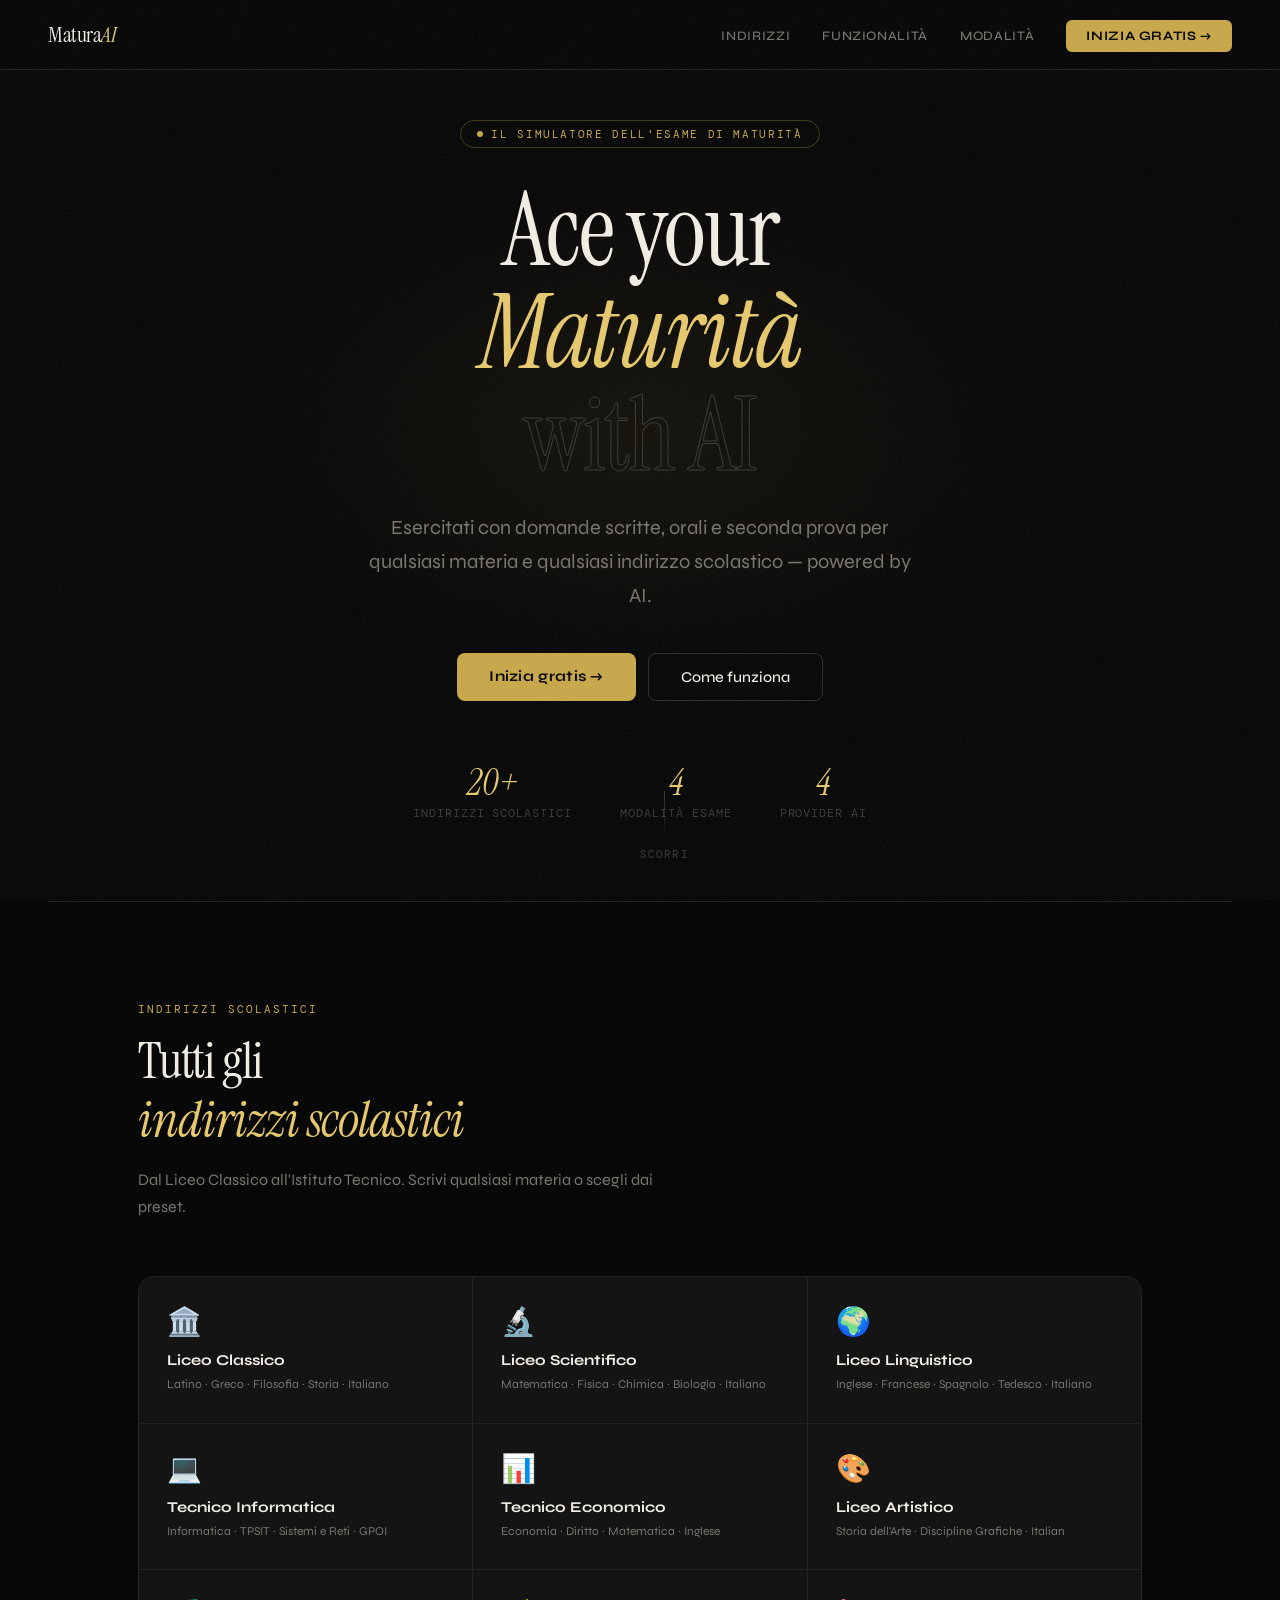
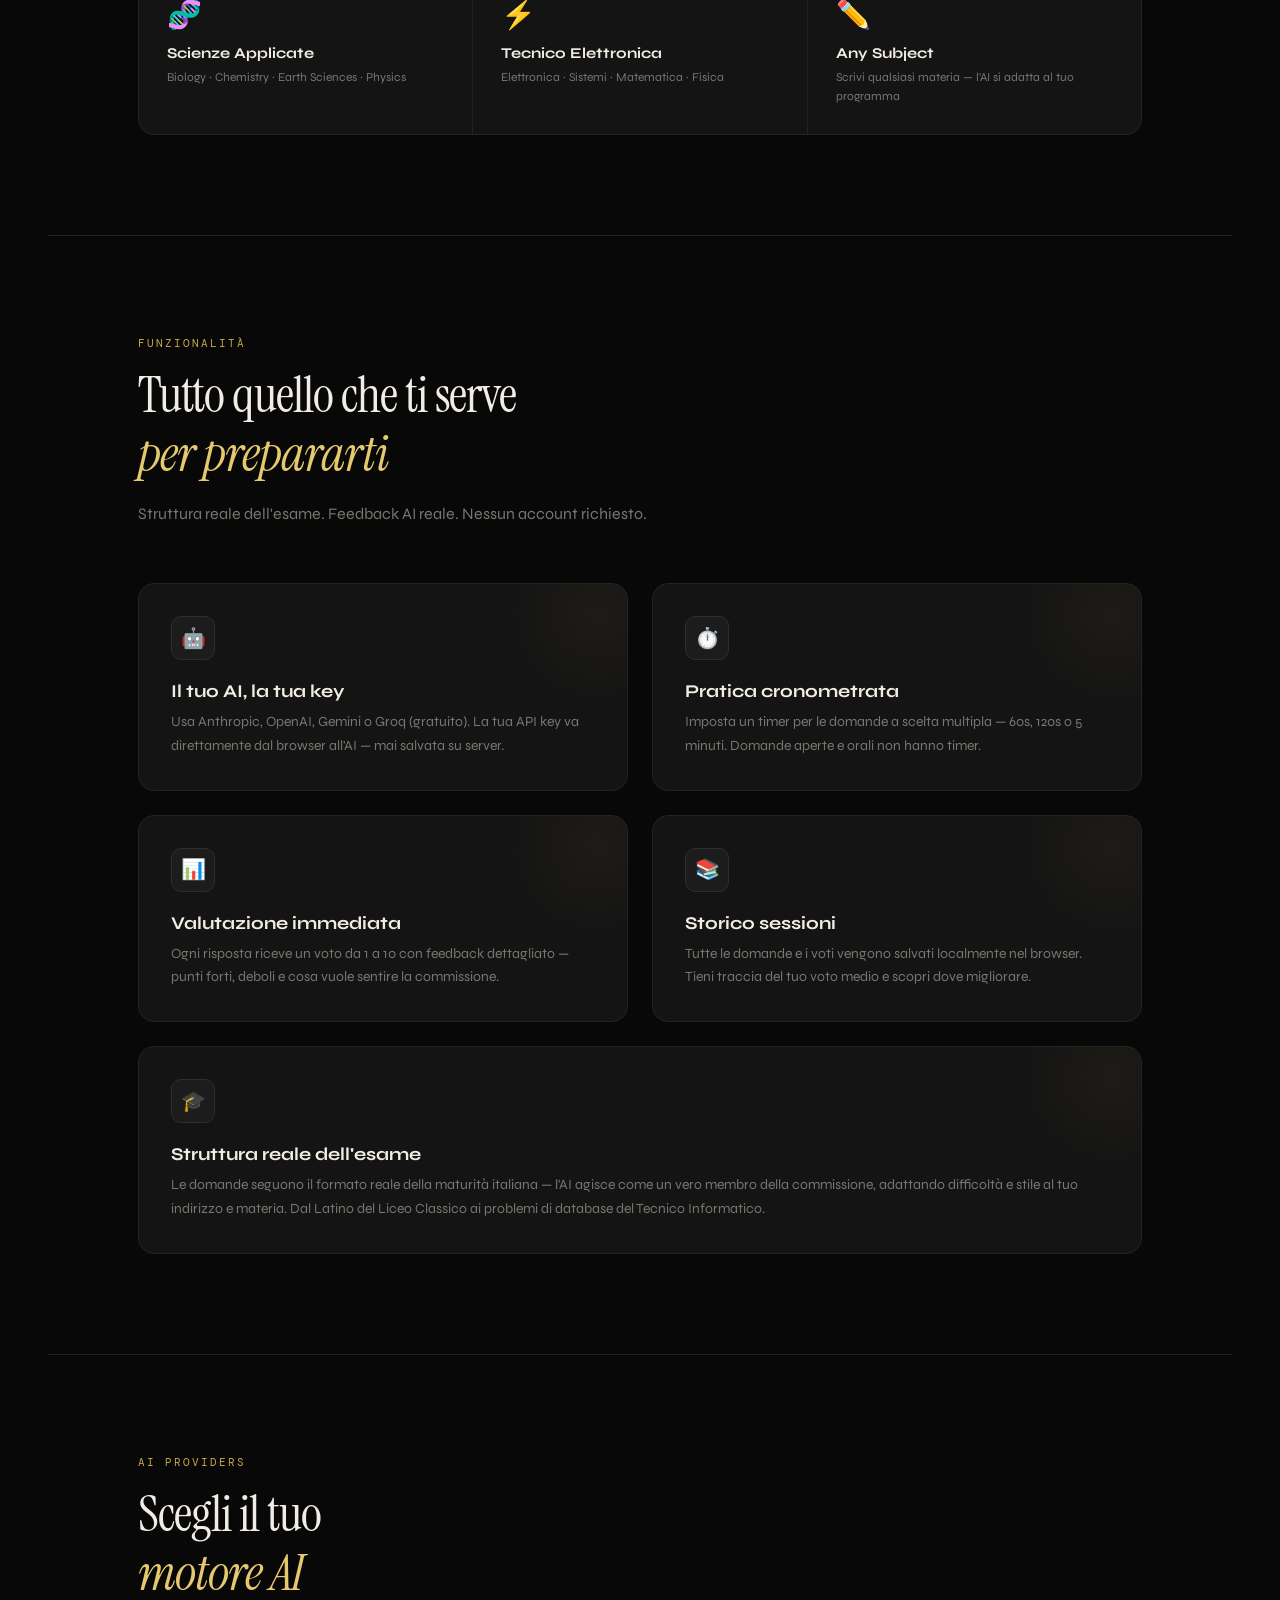
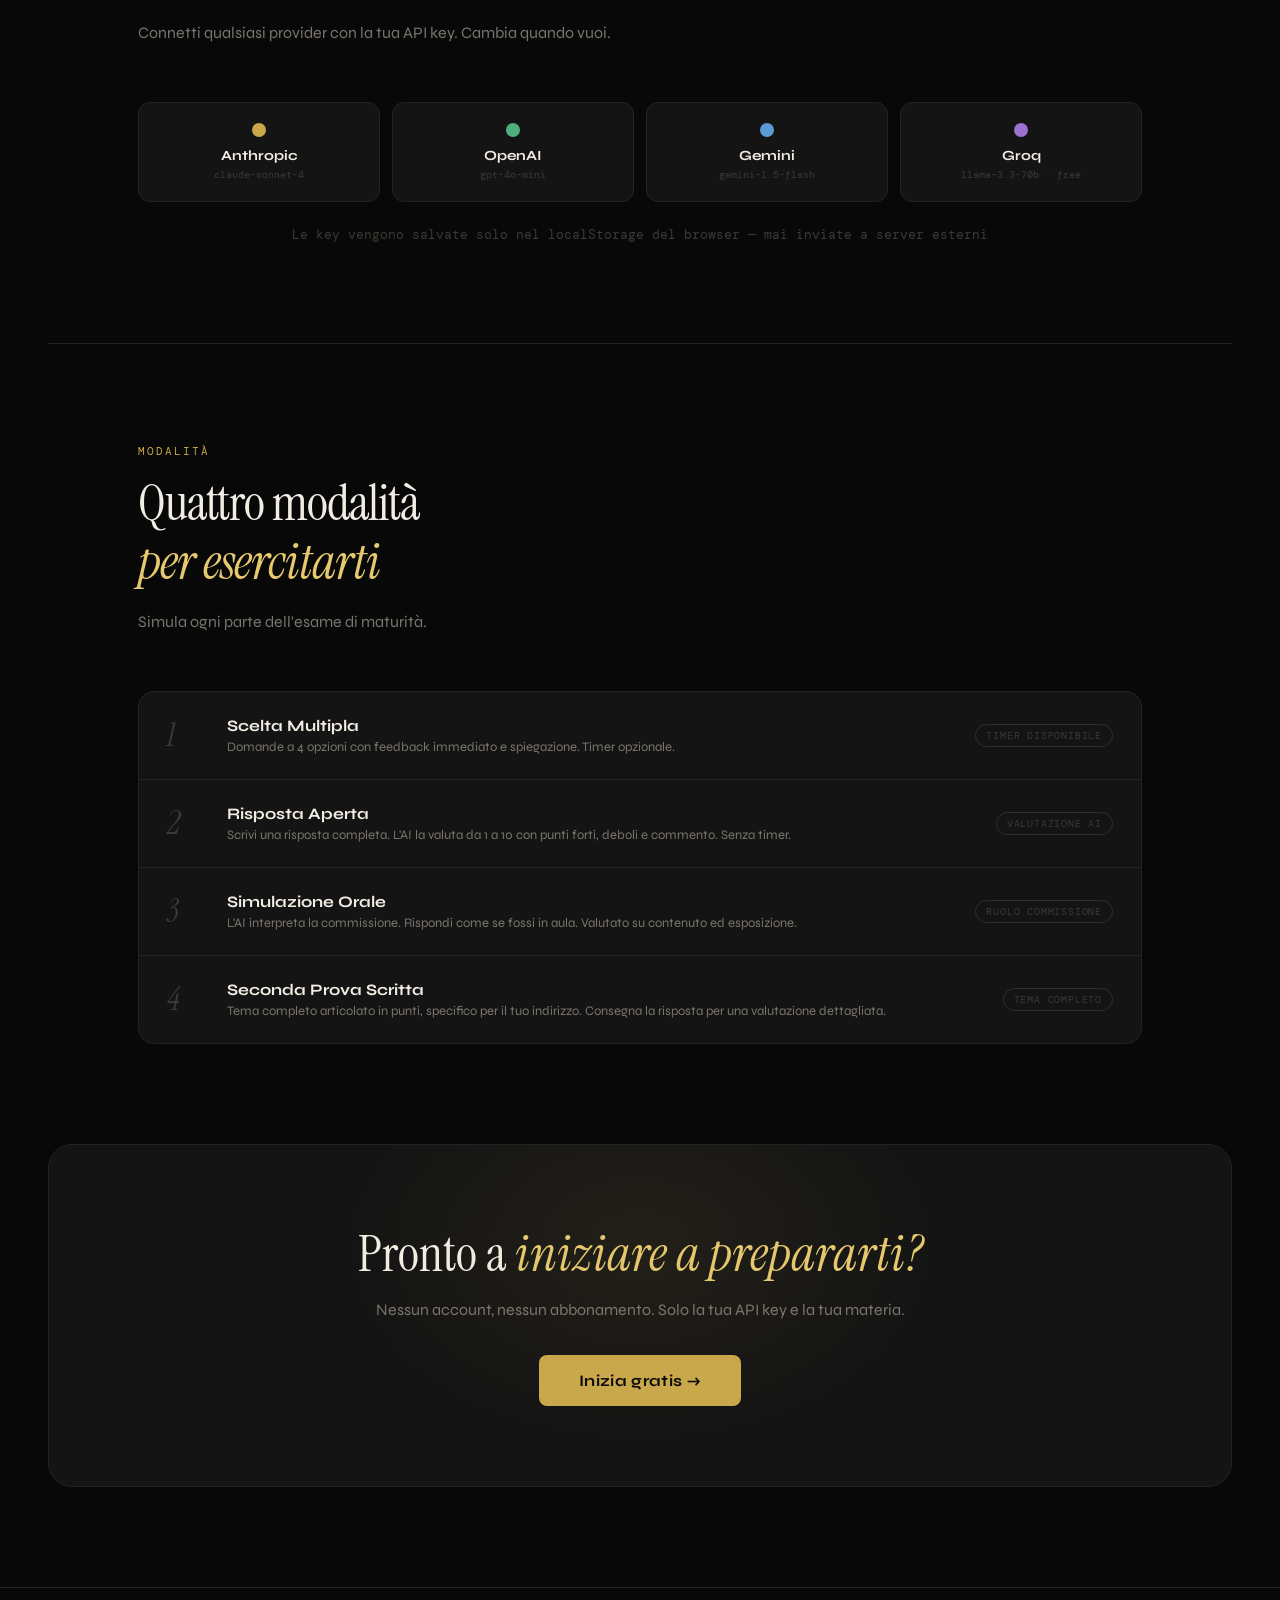
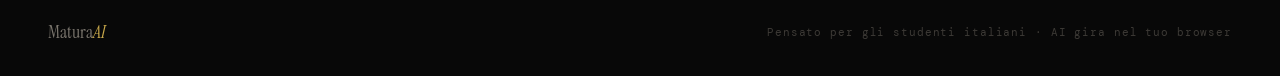
==== index.html @ 98134f18 "feat: back button on exam, index.html fully in Italian, fix scroll CSS" ====
<!DOCTYPE html>
<html lang="it">
<head>
<meta charset="UTF-8">
<meta name="viewport" content="width=device-width, initial-scale=1.0">
<title>MaturaAI — Preparati alla Maturità</title>
<link href="https://fonts.googleapis.com/css2?family=Instrument+Serif:ital@0;1&family=Syne:wght@400;500;600;700;800&family=DM+Mono:wght@400;500&display=swap" rel="stylesheet">
<style>
:root {
  --bg: #080808;
  --bg2: #0f0f0f;
  --surface: #141414;
  --surface2: #1c1c1c;
  --border: #232323;
  --border2: #2e2e2e;
  --text: #f2ede4;
  --text2: #7a756d;
  --text3: #3d3a36;
  --gold: #c8a84b;
  --gold2: #e6c96e;
  --gold3: #f5e0a0;
  --green: #4a9e6e;
  --red: #c94f4f;
  --blue: #4f87c9;
  --purple: #8f6abf;
}

*, *::before, *::after { box-sizing: border-box; margin: 0; padding: 0; }

html { scroll-behavior: smooth; }

body {
  font-family: 'Syne', sans-serif;
  background: var(--bg);
  color: var(--text);
  overflow-x: hidden;
  cursor: default;
}

/* GRAIN OVERLAY */
body::after {
  content: '';
  position: fixed;
  inset: 0;
  background-image: url("data:image/svg+xml,%3Csvg viewBox='0 0 512 512' xmlns='http://www.w3.org/2000/svg'%3E%3Cfilter id='n'%3E%3CfeTurbulence type='fractalNoise' baseFrequency='0.75' numOctaves='4' stitchTiles='stitch'/%3E%3C/filter%3E%3Crect width='100%25' height='100%25' filter='url(%23n)' opacity='0.04'/%3E%3C/svg%3E");
  pointer-events: none;
  z-index: 9999;
}

/* NAV */
nav {
  position: fixed;
  top: 0; left: 0; right: 0;
  z-index: 100;
  display: flex;
  align-items: center;
  justify-content: space-between;
  padding: 20px 48px;
  background: rgba(8,8,8,0.85);
  backdrop-filter: blur(20px);
  border-bottom: 1px solid var(--border);
}

.logo {
  font-family: 'Instrument Serif', serif;
  font-size: 22px;
  color: var(--text);
  text-decoration: none;
  letter-spacing: -0.02em;
}
.logo em { color: var(--gold2); font-style: italic; }

.nav-links {
  display: flex;
  align-items: center;
  gap: 32px;
  list-style: none;
}
.nav-links a {
  font-size: 13px;
  color: var(--text2);
  text-decoration: none;
  font-weight: 500;
  letter-spacing: 0.05em;
  text-transform: uppercase;
  transition: color 0.2s;
}
.nav-links a:hover { color: var(--text); }

.nav-cta {
  background: var(--gold);
  color: #080808 !important;
  padding: 8px 20px;
  border-radius: 6px;
  font-weight: 700 !important;
  transition: background 0.2s !important;
}
.nav-cta:hover { background: var(--gold2) !important; color: #080808 !important; }

/* HERO */
.hero {
  min-height: 100vh;
  display: flex;
  flex-direction: column;
  align-items: center;
  justify-content: center;
  text-align: center;
  padding: 120px 48px 80px;
  position: relative;
  overflow: hidden;
}

/* Radial glow behind hero */
.hero::before {
  content: '';
  position: absolute;
  top: 20%;
  left: 50%;
  transform: translateX(-50%);
  width: 800px;
  height: 500px;
  background: radial-gradient(ellipse, rgba(200,168,75,0.07) 0%, transparent 70%);
  pointer-events: none;
}

.hero-badge {
  display: inline-flex;
  align-items: center;
  gap: 8px;
  font-family: 'DM Mono', monospace;
  font-size: 11px;
  letter-spacing: 0.15em;
  text-transform: uppercase;
  color: var(--gold);
  border: 1px solid rgba(200,168,75,0.3);
  border-radius: 999px;
  padding: 6px 16px;
  margin-bottom: 32px;
  animation: fadeUp 0.8s ease both;
}
.hero-badge::before {
  content: '';
  width: 6px; height: 6px;
  border-radius: 50%;
  background: var(--gold);
  animation: blink 2s infinite;
}
@keyframes blink { 0%,100%{opacity:1} 50%{opacity:0.3} }

.hero h1 {
  font-family: 'Instrument Serif', serif;
  font-size: clamp(3rem, 8vw, 7rem);
  font-weight: 400;
  line-height: 1.0;
  letter-spacing: -0.02em;
  margin-bottom: 24px;
  animation: fadeUp 0.8s 0.1s ease both;
}
.hero h1 em {
  font-style: italic;
  color: var(--gold2);
}
.hero h1 .outline {
  -webkit-text-stroke: 1px var(--text3);
  color: transparent;
}

.hero-sub {
  font-size: clamp(16px, 2vw, 20px);
  color: var(--text2);
  max-width: 560px;
  line-height: 1.7;
  font-weight: 400;
  margin-bottom: 40px;
  animation: fadeUp 0.8s 0.2s ease both;
}

.hero-actions {
  display: flex;
  gap: 12px;
  flex-wrap: wrap;
  justify-content: center;
  animation: fadeUp 0.8s 0.3s ease both;
}

.btn-primary {
  background: var(--gold);
  color: #080808;
  font-family: 'Syne', sans-serif;
  font-size: 15px;
  font-weight: 700;
  padding: 14px 32px;
  border-radius: 8px;
  border: none;
  cursor: pointer;
  text-decoration: none;
  display: inline-block;
  transition: all 0.2s;
  letter-spacing: 0.02em;
}
.btn-primary:hover { background: var(--gold2); transform: translateY(-1px); box-shadow: 0 8px 32px rgba(200,168,75,0.25); }

.btn-secondary {
  background: transparent;
  color: var(--text);
  font-family: 'Syne', sans-serif;
  font-size: 15px;
  font-weight: 500;
  padding: 14px 32px;
  border-radius: 8px;
  border: 1px solid var(--border2);
  cursor: pointer;
  text-decoration: none;
  display: inline-block;
  transition: all 0.2s;
}
.btn-secondary:hover { border-color: var(--text2); background: var(--surface); }

/* HERO STATS */
.hero-stats {
  display: flex;
  gap: 48px;
  margin-top: 64px;
  animation: fadeUp 0.8s 0.4s ease both;
}
.stat { text-align: center; }
.stat-num {
  font-family: 'Instrument Serif', serif;
  font-size: 36px;
  color: var(--gold2);
  font-style: italic;
  line-height: 1;
}
.stat-lbl {
  font-size: 12px;
  color: var(--text3);
  margin-top: 4px;
  font-family: 'DM Mono', monospace;
  letter-spacing: 0.08em;
  text-transform: uppercase;
}

/* SCROLL INDICATOR */
.scroll-hint {
  position: absolute;
  bottom: 40px;
  left: 50%;
  transform: translateX(-50%);
  display: flex;
  flex-direction: column;
  align-items: center;
  gap: 8px;
  color: var(--text3);
  font-size: 11px;
  font-family: 'DM Mono', monospace;
  letter-spacing: 0.1em;
  text-transform: uppercase;
  animation: fadeUp 1s 0.6s ease both;
}
.scroll-line {
  width: 1px;
  height: 48px;
  background: linear-gradient(to bottom, var(--text3), transparent);
  animation: scrollPulse 2s infinite;
}
@keyframes scrollPulse { 0%,100%{opacity:0.4} 50%{opacity:1} }

/* TRACKS SECTION */
.section {
  padding: 100px 48px;
  max-width: 1100px;
  margin: 0 auto;
}

.section-label {
  font-family: 'DM Mono', monospace;
  font-size: 11px;
  letter-spacing: 0.18em;
  text-transform: uppercase;
  color: var(--gold);
  margin-bottom: 16px;
}

.section-title {
  font-family: 'Instrument Serif', serif;
  font-size: clamp(2rem, 4vw, 3.5rem);
  font-weight: 400;
  line-height: 1.15;
  letter-spacing: -0.02em;
  margin-bottom: 16px;
}
.section-title em { font-style: italic; color: var(--gold2); }

.section-sub {
  font-size: 16px;
  color: var(--text2);
  max-width: 520px;
  line-height: 1.7;
  font-weight: 400;
  margin-bottom: 56px;
}

/* TRACKS GRID */
.tracks-grid {
  display: grid;
  grid-template-columns: repeat(3, 1fr);
  gap: 1px;
  background: var(--border);
  border: 1px solid var(--border);
  border-radius: 16px;
  overflow: hidden;
}

.track-card {
  background: var(--surface);
  padding: 28px;
  transition: background 0.2s;
  position: relative;
}
.track-card:hover { background: var(--surface2); }
.track-card::after {
  content: '';
  position: absolute;
  top: 0; left: 0; right: 0;
  height: 2px;
  background: linear-gradient(90deg, var(--gold), transparent);
  opacity: 0;
  transition: opacity 0.2s;
}
.track-card:hover::after { opacity: 1; }

.track-icon {
  font-size: 28px;
  margin-bottom: 12px;
  display: block;
}
.track-name {
  font-size: 15px;
  font-weight: 700;
  color: var(--text);
  margin-bottom: 6px;
}
.track-subjects {
  font-size: 12px;
  color: var(--text2);
  line-height: 1.6;
  font-weight: 400;
}

/* FEATURES */
.features-grid {
  display: grid;
  grid-template-columns: repeat(2, 1fr);
  gap: 24px;
}

.feature-card {
  background: var(--surface);
  border: 1px solid var(--border);
  border-radius: 16px;
  padding: 32px;
  transition: border-color 0.2s, transform 0.2s;
  position: relative;
  overflow: hidden;
}
.feature-card::before {
  content: '';
  position: absolute;
  top: -60px; right: -60px;
  width: 180px; height: 180px;
  border-radius: 50%;
  background: radial-gradient(circle, rgba(200,168,75,0.05) 0%, transparent 70%);
  pointer-events: none;
}
.feature-card:hover { border-color: var(--border2); transform: translateY(-2px); }

.feature-card.wide { grid-column: span 2; }

.feature-icon {
  width: 44px; height: 44px;
  border-radius: 10px;
  display: flex;
  align-items: center;
  justify-content: center;
  font-size: 20px;
  margin-bottom: 20px;
  border: 1px solid var(--border2);
  background: var(--surface2);
}

.feature-title {
  font-size: 18px;
  font-weight: 700;
  color: var(--text);
  margin-bottom: 8px;
}
.feature-desc {
  font-size: 14px;
  color: var(--text2);
  line-height: 1.7;
  font-weight: 400;
}

/* PROVIDERS SECTION */
.providers-row {
  display: grid;
  grid-template-columns: repeat(4, 1fr);
  gap: 12px;
  margin-bottom: 24px;
}

.prov-card {
  background: var(--surface);
  border: 1px solid var(--border);
  border-radius: 12px;
  padding: 20px;
  text-align: center;
  transition: all 0.2s;
}
.prov-card:hover { border-color: var(--border2); background: var(--surface2); }
.prov-dot { width: 14px; height: 14px; border-radius: 50%; margin: 0 auto 10px; }
.prov-name { font-size: 14px; font-weight: 700; margin-bottom: 4px; }
.prov-model { font-family: 'DM Mono', monospace; font-size: 10px; color: var(--text3); }

/* MODES SECTION */
.modes-list {
  display: flex;
  flex-direction: column;
  gap: 1px;
  background: var(--border);
  border: 1px solid var(--border);
  border-radius: 16px;
  overflow: hidden;
}

.mode-item {
  background: var(--surface);
  padding: 24px 28px;
  display: flex;
  align-items: center;
  gap: 20px;
  transition: background 0.15s;
}
.mode-item:hover { background: var(--surface2); }
.mode-num {
  font-family: 'Instrument Serif', serif;
  font-size: 32px;
  font-style: italic;
  color: var(--text3);
  width: 40px;
  flex-shrink: 0;
  line-height: 1;
}
.mode-info { flex: 1; }
.mode-name { font-size: 16px; font-weight: 700; margin-bottom: 4px; }
.mode-desc { font-size: 13px; color: var(--text2); font-weight: 400; }
.mode-tag {
  font-family: 'DM Mono', monospace;
  font-size: 10px;
  padding: 4px 10px;
  border-radius: 999px;
  border: 1px solid var(--border2);
  color: var(--text3);
  white-space: nowrap;
  text-transform: uppercase;
  letter-spacing: 0.08em;
}

/* CTA SECTION */
.cta-section {
  margin: 0 48px 100px;
  background: var(--surface);
  border: 1px solid var(--border);
  border-radius: 24px;
  padding: 80px 48px;
  text-align: center;
  position: relative;
  overflow: hidden;
}
.cta-section::before {
  content: '';
  position: absolute;
  top: -100px; left: 50%;
  transform: translateX(-50%);
  width: 600px; height: 400px;
  background: radial-gradient(ellipse, rgba(200,168,75,0.08) 0%, transparent 70%);
  pointer-events: none;
}
.cta-section h2 {
  font-family: 'Instrument Serif', serif;
  font-size: clamp(2rem, 4vw, 3.2rem);
  font-weight: 400;
  line-height: 1.15;
  margin-bottom: 16px;
}
.cta-section h2 em { font-style: italic; color: var(--gold2); }
.cta-section p { font-size: 16px; color: var(--text2); margin-bottom: 36px; font-weight: 400; }

/* FOOTER */
footer {
  border-top: 1px solid var(--border);
  padding: 32px 48px;
  display: flex;
  align-items: center;
  justify-content: space-between;
}
.footer-logo {
  font-family: 'Instrument Serif', serif;
  font-size: 18px;
  color: var(--text2);
}
.footer-logo em { color: var(--gold); font-style: italic; }
.footer-note {
  font-family: 'DM Mono', monospace;
  font-size: 11px;
  color: var(--text3);
  letter-spacing: 0.08em;
}

/* DIVIDER LINE */
.section-divider {
  border: none;
  border-top: 1px solid var(--border);
  margin: 0 48px;
}

/* ANIMATIONS */
@keyframes fadeUp {
  from { opacity: 0; transform: translateY(20px); }
  to   { opacity: 1; transform: translateY(0); }
}

.reveal {
  opacity: 0;
  transform: translateY(24px);
  transition: opacity 0.7s ease, transform 0.7s ease;
}
.reveal.visible {
  opacity: 1;
  transform: translateY(0);
}

/* RESPONSIVE */
@media (max-width: 768px) {
  nav { padding: 16px 24px; }
  .nav-links { display: none; }
  .hero { padding: 100px 24px 60px; }
  .hero-stats { gap: 24px; }
  .section { padding: 60px 24px; }
  .tracks-grid { grid-template-columns: 1fr 1fr; }
  .features-grid { grid-template-columns: 1fr; }
  .feature-card.wide { grid-column: span 1; }
  .providers-row { grid-template-columns: 1fr 1fr; }
  .cta-section { margin: 0 24px 60px; padding: 48px 24px; }
  footer { flex-direction: column; gap: 12px; text-align: center; padding: 24px; }
  .section-divider { margin: 0 24px; }
}
</style>
</head>
<body>

<!-- NAV -->
<nav>
  <a href="#" class="logo">Matura<em>AI</em></a>
  <ul class="nav-links">
    <li><a href="#tracks">Indirizzi</a></li>
    <li><a href="#features">Funzionalità</a></li>
    <li><a href="#modes">Modalità</a></li>
    <li><a href="exam.html" class="nav-cta">Inizia Gratis →</a></li>
  </ul>
</nav>

<!-- HERO -->
<section class="hero">
  <div class="hero-badge">Il Simulatore dell'Esame di Maturità</div>
  <h1>
    Ace your<br>
    <em>Maturità</em><br>
    <span class="outline">with AI</span>
  </h1>
  <p class="hero-sub">
    Esercitati con domande scritte, orali e seconda prova per qualsiasi materia e qualsiasi indirizzo scolastico — powered by AI.
  </p>
  <div class="hero-actions">
    <a href="exam.html" class="btn-primary">Inizia gratis →</a>
    <a href="#features" class="btn-secondary">Come funziona</a>
  </div>
  <div class="hero-stats">
    <div class="stat">
      <div class="stat-num">20+</div>
      <div class="stat-lbl">Indirizzi scolastici</div>
    </div>
    <div class="stat">
      <div class="stat-num">4</div>
      <div class="stat-lbl">Modalità esame</div>
    </div>
    <div class="stat">
      <div class="stat-num">4</div>
      <div class="stat-lbl">Provider AI</div>
    </div>
  </div>
  <div class="scroll-hint">
    <div class="scroll-line"></div>
    scorri
  </div>
</section>

<hr class="section-divider">

<!-- TRACKS -->
<section class="section" id="tracks">
  <div class="section-label">Indirizzi Scolastici</div>
  <h2 class="section-title">Tutti gli<br><em>indirizzi scolastici</em></h2>
  <p class="section-sub">Dal Liceo Classico all'Istituto Tecnico. Scrivi qualsiasi materia o scegli dai preset.</p>

  <div class="tracks-grid reveal">
    <div class="track-card">
      <span class="track-icon">🏛️</span>
      <div class="track-name">Liceo Classico</div>
      <div class="track-subjects">Latino · Greco · Filosofia · Storia · Italiano</div>
    </div>
    <div class="track-card">
      <span class="track-icon">🔬</span>
      <div class="track-name">Liceo Scientifico</div>
      <div class="track-subjects">Matematica · Fisica · Chimica · Biologia · Italiano</div>
    </div>
    <div class="track-card">
      <span class="track-icon">🌍</span>
      <div class="track-name">Liceo Linguistico</div>
      <div class="track-subjects">Inglese · Francese · Spagnolo · Tedesco · Italiano</div>
    </div>
    <div class="track-card">
      <span class="track-icon">💻</span>
      <div class="track-name">Tecnico Informatica</div>
      <div class="track-subjects">Informatica · TPSIT · Sistemi e Reti · GPOI</div>
    </div>
    <div class="track-card">
      <span class="track-icon">📊</span>
      <div class="track-name">Tecnico Economico</div>
      <div class="track-subjects">Economia · Diritto · Matematica · Inglese</div>
    </div>
    <div class="track-card">
      <span class="track-icon">🎨</span>
      <div class="track-name">Liceo Artistico</div>
      <div class="track-subjects">Storia dell'Arte · Discipline Grafiche · Italian</div>
    </div>
    <div class="track-card">
      <span class="track-icon">🧬</span>
      <div class="track-name">Scienze Applicate</div>
      <div class="track-subjects">Biology · Chemistry · Earth Sciences · Physics</div>
    </div>
    <div class="track-card">
      <span class="track-icon">⚡</span>
      <div class="track-name">Tecnico Elettronica</div>
      <div class="track-subjects">Elettronica · Sistemi · Matematica · Fisica</div>
    </div>
    <div class="track-card">
      <span class="track-icon">✏️</span>
      <div class="track-name">Any Subject</div>
      <div class="track-subjects">Scrivi qualsiasi materia — l'AI si adatta al tuo programma</div>
    </div>
  </div>
</section>

<hr class="section-divider">

<!-- FEATURES -->
<section class="section" id="features">
  <div class="section-label">Funzionalità</div>
  <h2 class="section-title">Tutto quello che ti serve<br><em>per prepararti</em></h2>
  <p class="section-sub">Struttura reale dell'esame. Feedback AI reale. Nessun account richiesto.</p>

  <div class="features-grid">
    <div class="feature-card reveal">
      <div class="feature-icon">🤖</div>
      <div class="feature-title">Il tuo AI, la tua key</div>
      <div class="feature-desc">Usa Anthropic, OpenAI, Gemini o Groq (gratuito). La tua API key va direttamente dal browser all'AI — mai salvata su server.</div>
    </div>
    <div class="feature-card reveal">
      <div class="feature-icon">⏱️</div>
      <div class="feature-title">Pratica cronometrata</div>
      <div class="feature-desc">Imposta un timer per le domande a scelta multipla — 60s, 120s o 5 minuti. Domande aperte e orali non hanno timer.</div>
    </div>
    <div class="feature-card reveal">
      <div class="feature-icon">📊</div>
      <div class="feature-title">Valutazione immediata</div>
      <div class="feature-desc">Ogni risposta riceve un voto da 1 a 10 con feedback dettagliato — punti forti, deboli e cosa vuole sentire la commissione.</div>
    </div>
    <div class="feature-card reveal">
      <div class="feature-icon">📚</div>
      <div class="feature-title">Storico sessioni</div>
      <div class="feature-desc">Tutte le domande e i voti vengono salvati localmente nel browser. Tieni traccia del tuo voto medio e scopri dove migliorare.</div>
    </div>
    <div class="feature-card wide reveal">
      <div class="feature-icon">🎓</div>
      <div class="feature-title">Struttura reale dell'esame</div>
      <div class="feature-desc">Le domande seguono il formato reale della maturità italiana — l'AI agisce come un vero membro della commissione, adattando difficoltà e stile al tuo indirizzo e materia. Dal Latino del Liceo Classico ai problemi di database del Tecnico Informatico.</div>
    </div>
  </div>
</section>

<hr class="section-divider">

<!-- AI PROVIDERS -->
<section class="section">
  <div class="section-label">AI Providers</div>
  <h2 class="section-title">Scegli il tuo<br><em>motore AI</em></h2>
  <p class="section-sub">Connetti qualsiasi provider con la tua API key. Cambia quando vuoi.</p>

  <div class="providers-row reveal">
    <div class="prov-card">
      <div class="prov-dot" style="background:#c9a84c"></div>
      <div class="prov-name">Anthropic</div>
      <div class="prov-model">claude-sonnet-4</div>
    </div>
    <div class="prov-card">
      <div class="prov-dot" style="background:#4caf7d"></div>
      <div class="prov-name">OpenAI</div>
      <div class="prov-model">gpt-4o-mini</div>
    </div>
    <div class="prov-card">
      <div class="prov-dot" style="background:#5b9bd5"></div>
      <div class="prov-name">Gemini</div>
      <div class="prov-model">gemini-1.5-flash</div>
    </div>
    <div class="prov-card">
      <div class="prov-dot" style="background:#9b72cf"></div>
      <div class="prov-name">Groq</div>
      <div class="prov-model">llama-3.3-70b · free</div>
    </div>
  </div>
  <p style="font-size:13px;color:var(--text3);font-family:'DM Mono',monospace;text-align:center">Le key vengono salvate solo nel localStorage del browser — mai inviate a server esterni</p>
</section>

<hr class="section-divider">

<!-- EXAM MODES -->
<section class="section" id="modes">
  <div class="section-label">Modalità</div>
  <h2 class="section-title">Quattro modalità<br><em>per esercitarti</em></h2>
  <p class="section-sub">Simula ogni parte dell'esame di maturità.</p>

  <div class="modes-list reveal">
    <div class="mode-item">
      <div class="mode-num">1</div>
      <div class="mode-info">
        <div class="mode-name">Scelta Multipla</div>
        <div class="mode-desc">Domande a 4 opzioni con feedback immediato e spiegazione. Timer opzionale.</div>
      </div>
      <div class="mode-tag">Timer disponibile</div>
    </div>
    <div class="mode-item">
      <div class="mode-num">2</div>
      <div class="mode-info">
        <div class="mode-name">Risposta Aperta</div>
        <div class="mode-desc">Scrivi una risposta completa. L'AI la valuta da 1 a 10 con punti forti, deboli e commento. Senza timer.</div>
      </div>
      <div class="mode-tag">Valutazione AI</div>
    </div>
    <div class="mode-item">
      <div class="mode-num">3</div>
      <div class="mode-info">
        <div class="mode-name">Simulazione Orale</div>
        <div class="mode-desc">L'AI interpreta la commissione. Rispondi come se fossi in aula. Valutato su contenuto ed esposizione.</div>
      </div>
      <div class="mode-tag">Ruolo commissione</div>
    </div>
    <div class="mode-item">
      <div class="mode-num">4</div>
      <div class="mode-info">
        <div class="mode-name">Seconda Prova Scritta</div>
        <div class="mode-desc">Tema completo articolato in punti, specifico per il tuo indirizzo. Consegna la risposta per una valutazione dettagliata.</div>
      </div>
      <div class="mode-tag">Tema completo</div>
    </div>
  </div>
</section>

<!-- CTA -->
<div class="cta-section">
  <h2>Pronto a <em>iniziare a prepararti?</em></h2>
  <p>Nessun account, nessun abbonamento. Solo la tua API key e la tua materia.</p>
  <a href="exam.html" class="btn-primary" style="font-size:16px;padding:16px 40px">Inizia gratis →</a>
</div>

<!-- FOOTER -->
<footer>
  <div class="footer-logo">Matura<em>AI</em></div>
  <div class="footer-note">Pensato per gli studenti italiani · AI gira nel tuo browser</div>
</footer>

<script>
// Scroll reveal
const observer = new IntersectionObserver((entries) => {
  entries.forEach(e => {
    if (e.isIntersecting) { e.target.classList.add('visible'); }
  });
}, { threshold: 0.1 });

document.querySelectorAll('.reveal').forEach(el => observer.observe(el));
</script>
</body>
</html>
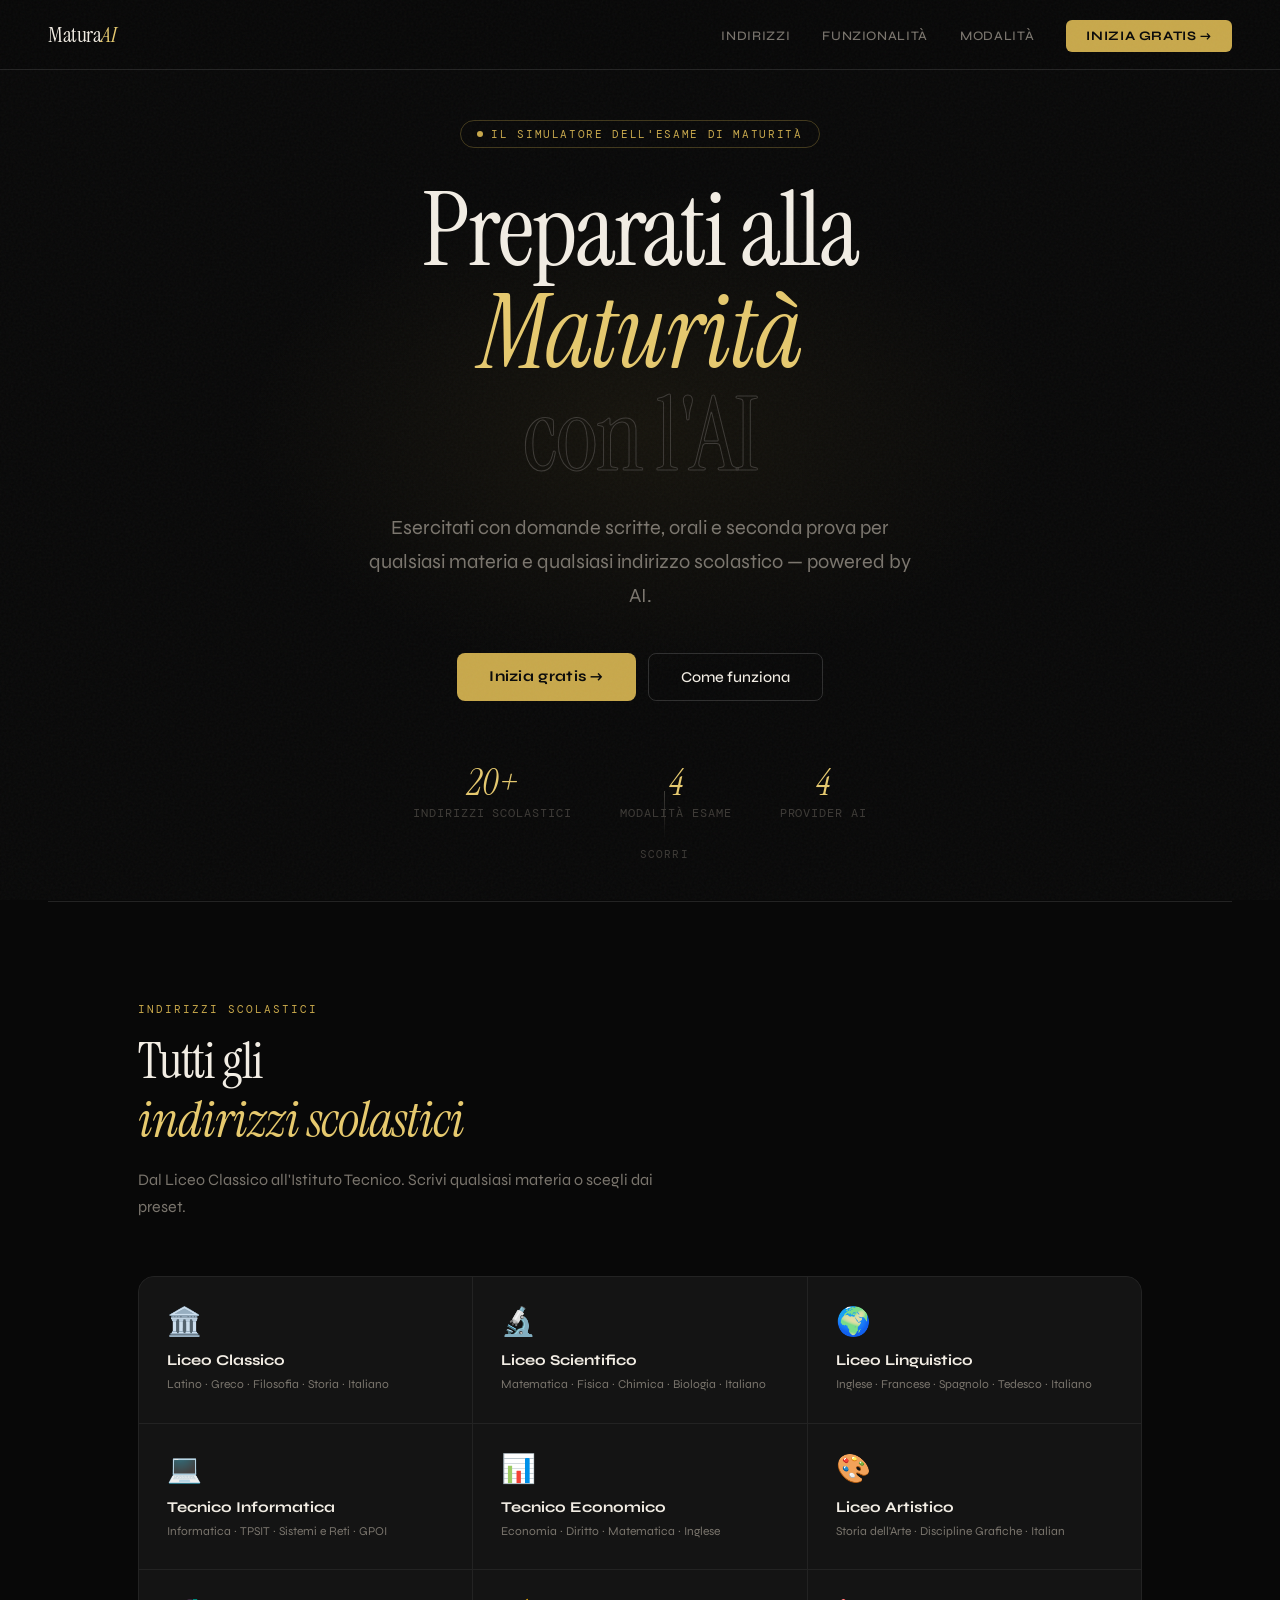
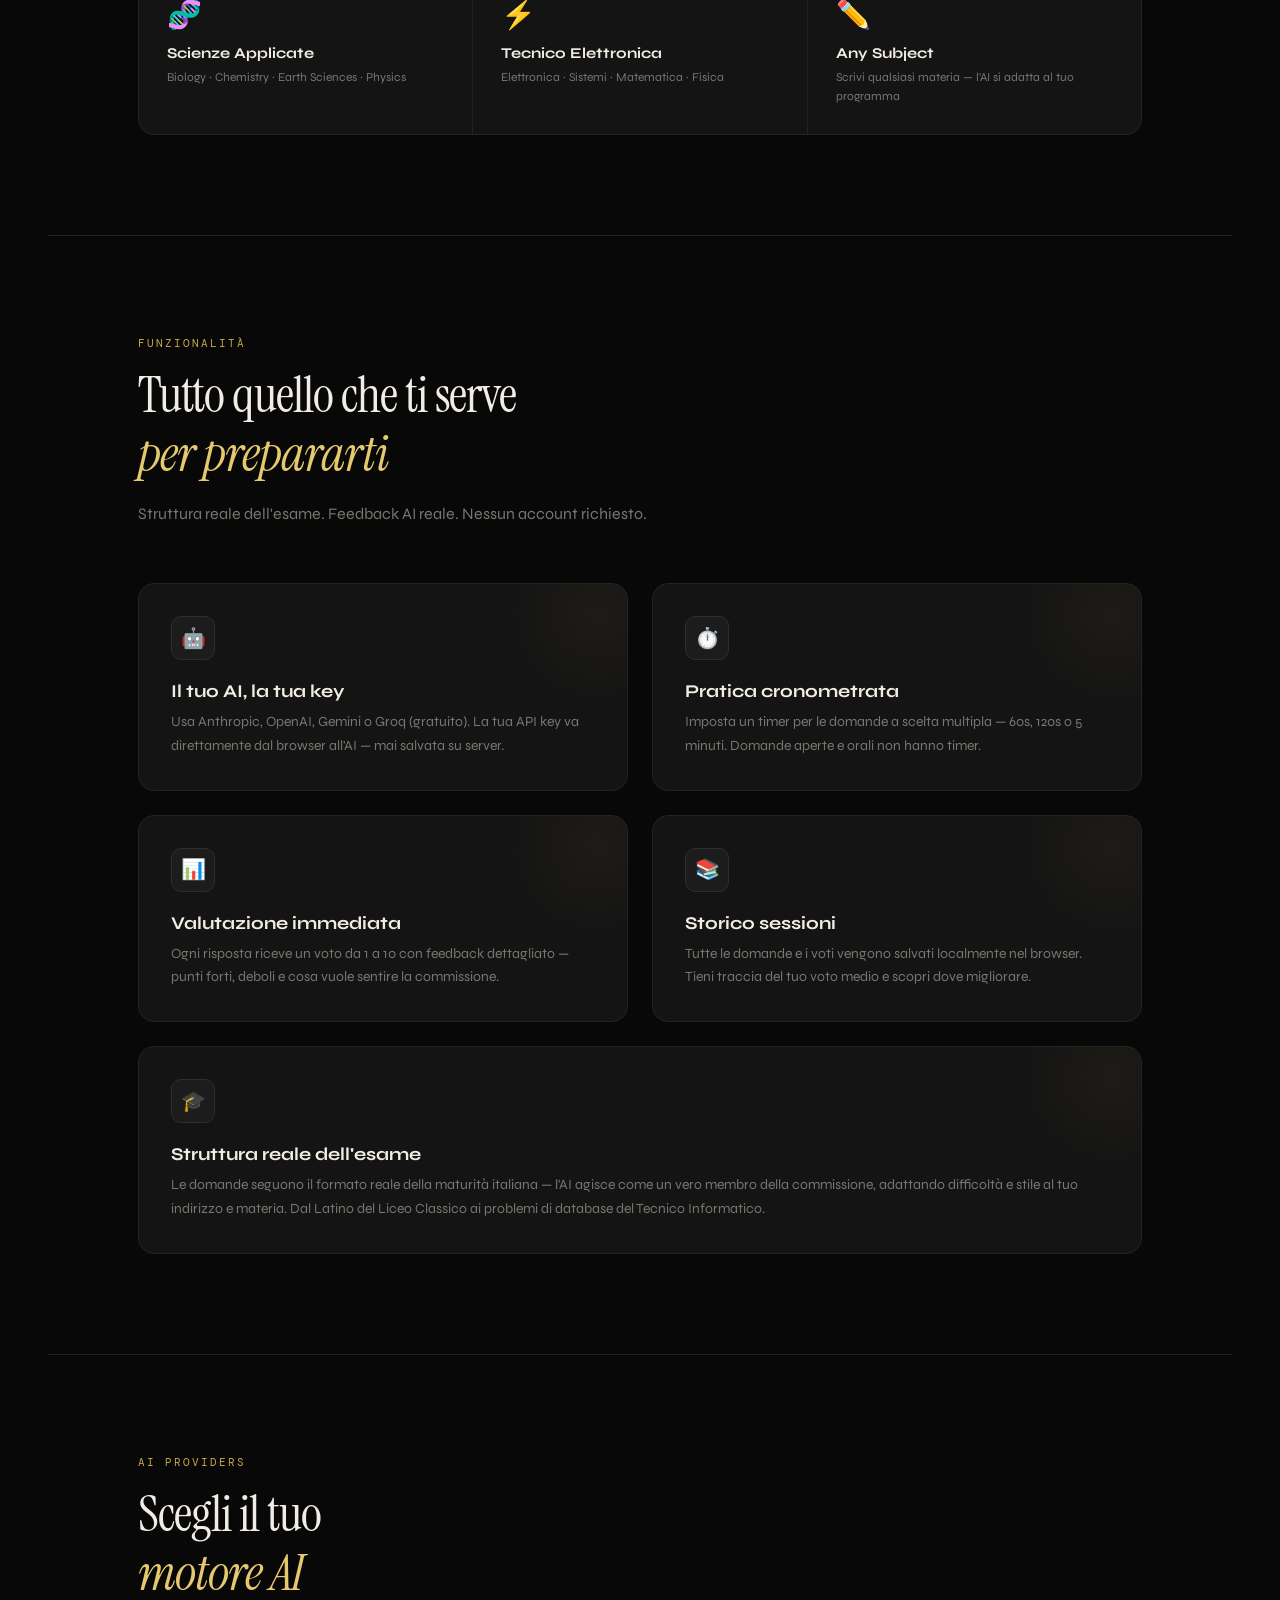
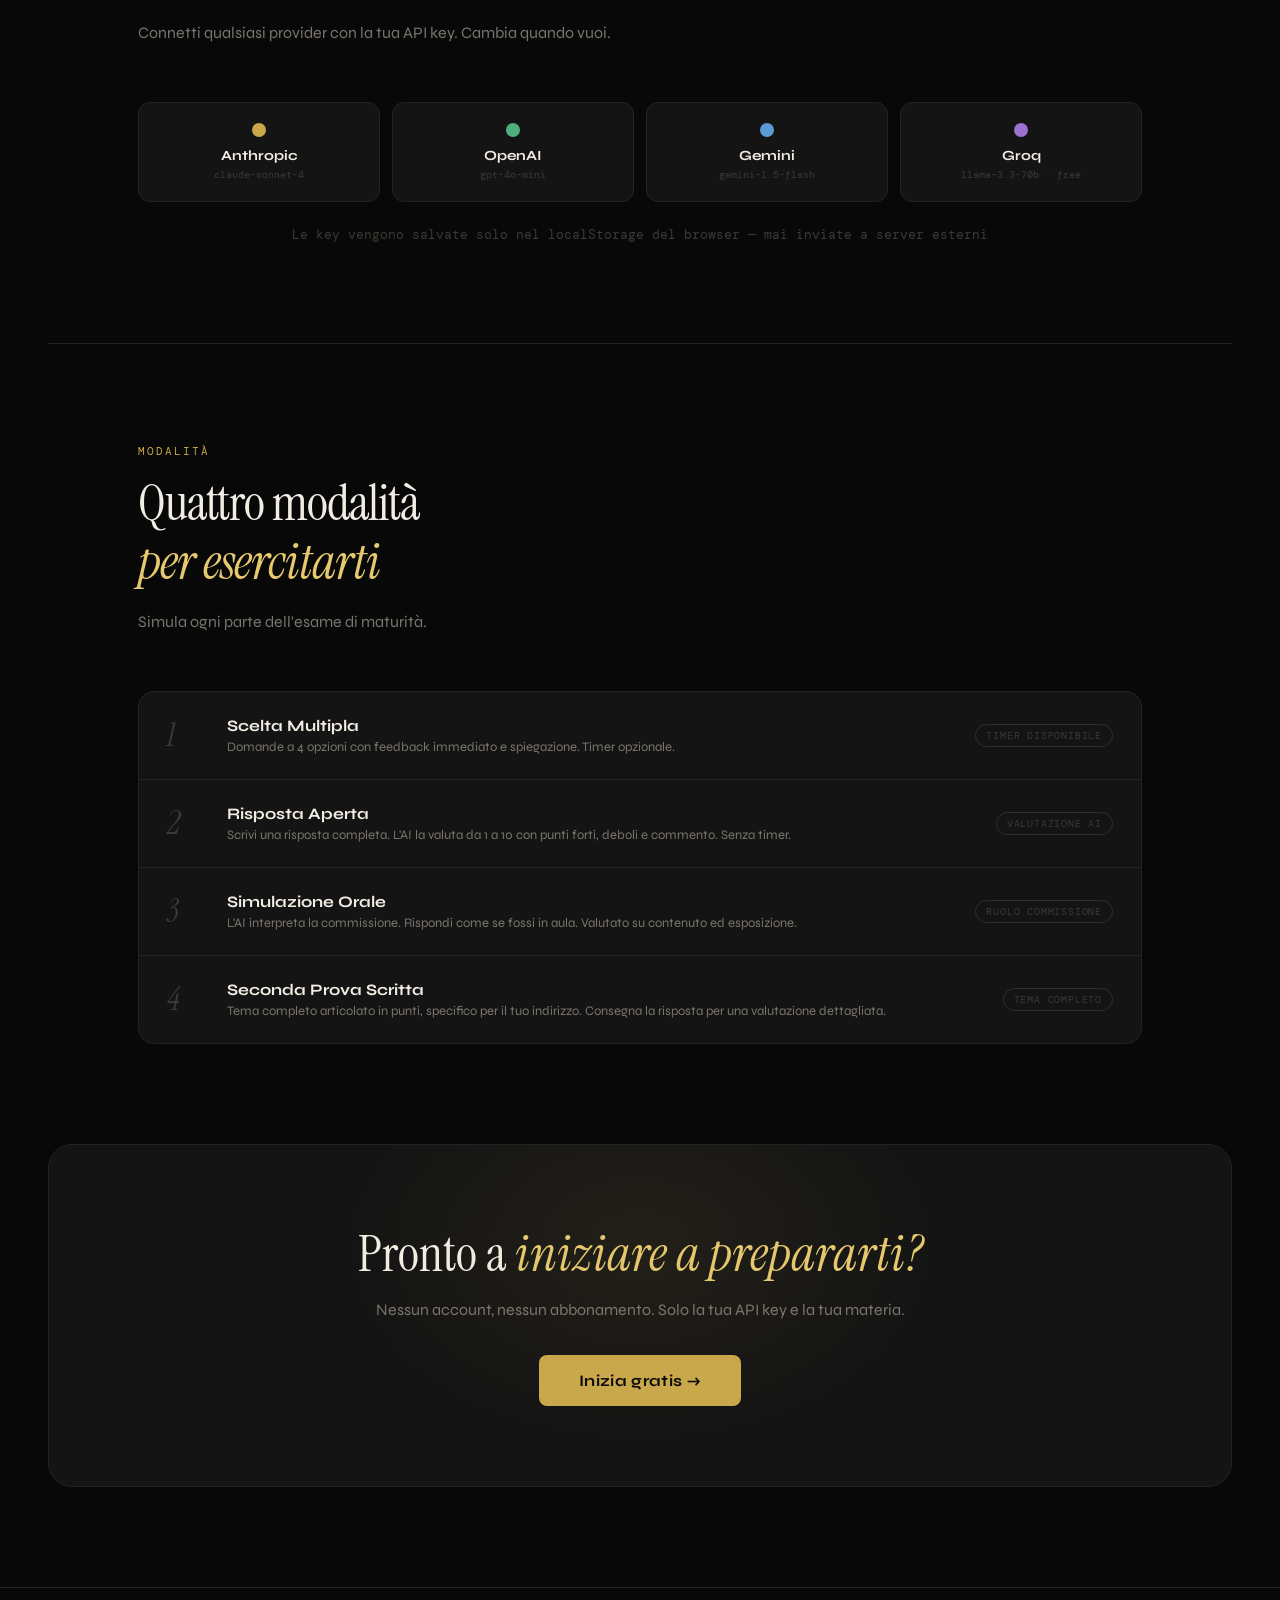
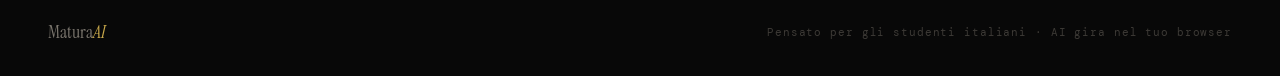
==== commit ce436ea6: "fix: translate hero headline to Italian" ====
--- a/index.html
+++ b/index.html
@@ -574,9 +574,9 @@
 <section class="hero">
   <div class="hero-badge">Il Simulatore dell'Esame di Maturità</div>
   <h1>
-    Ace your<br>
+    Preparati alla<br>
     <em>Maturità</em><br>
-    <span class="outline">with AI</span>
+    <span class="outline">con l'AI</span>
   </h1>
   <p class="hero-sub">
     Esercitati con domande scritte, orali e seconda prova per qualsiasi materia e qualsiasi indirizzo scolastico — powered by AI.
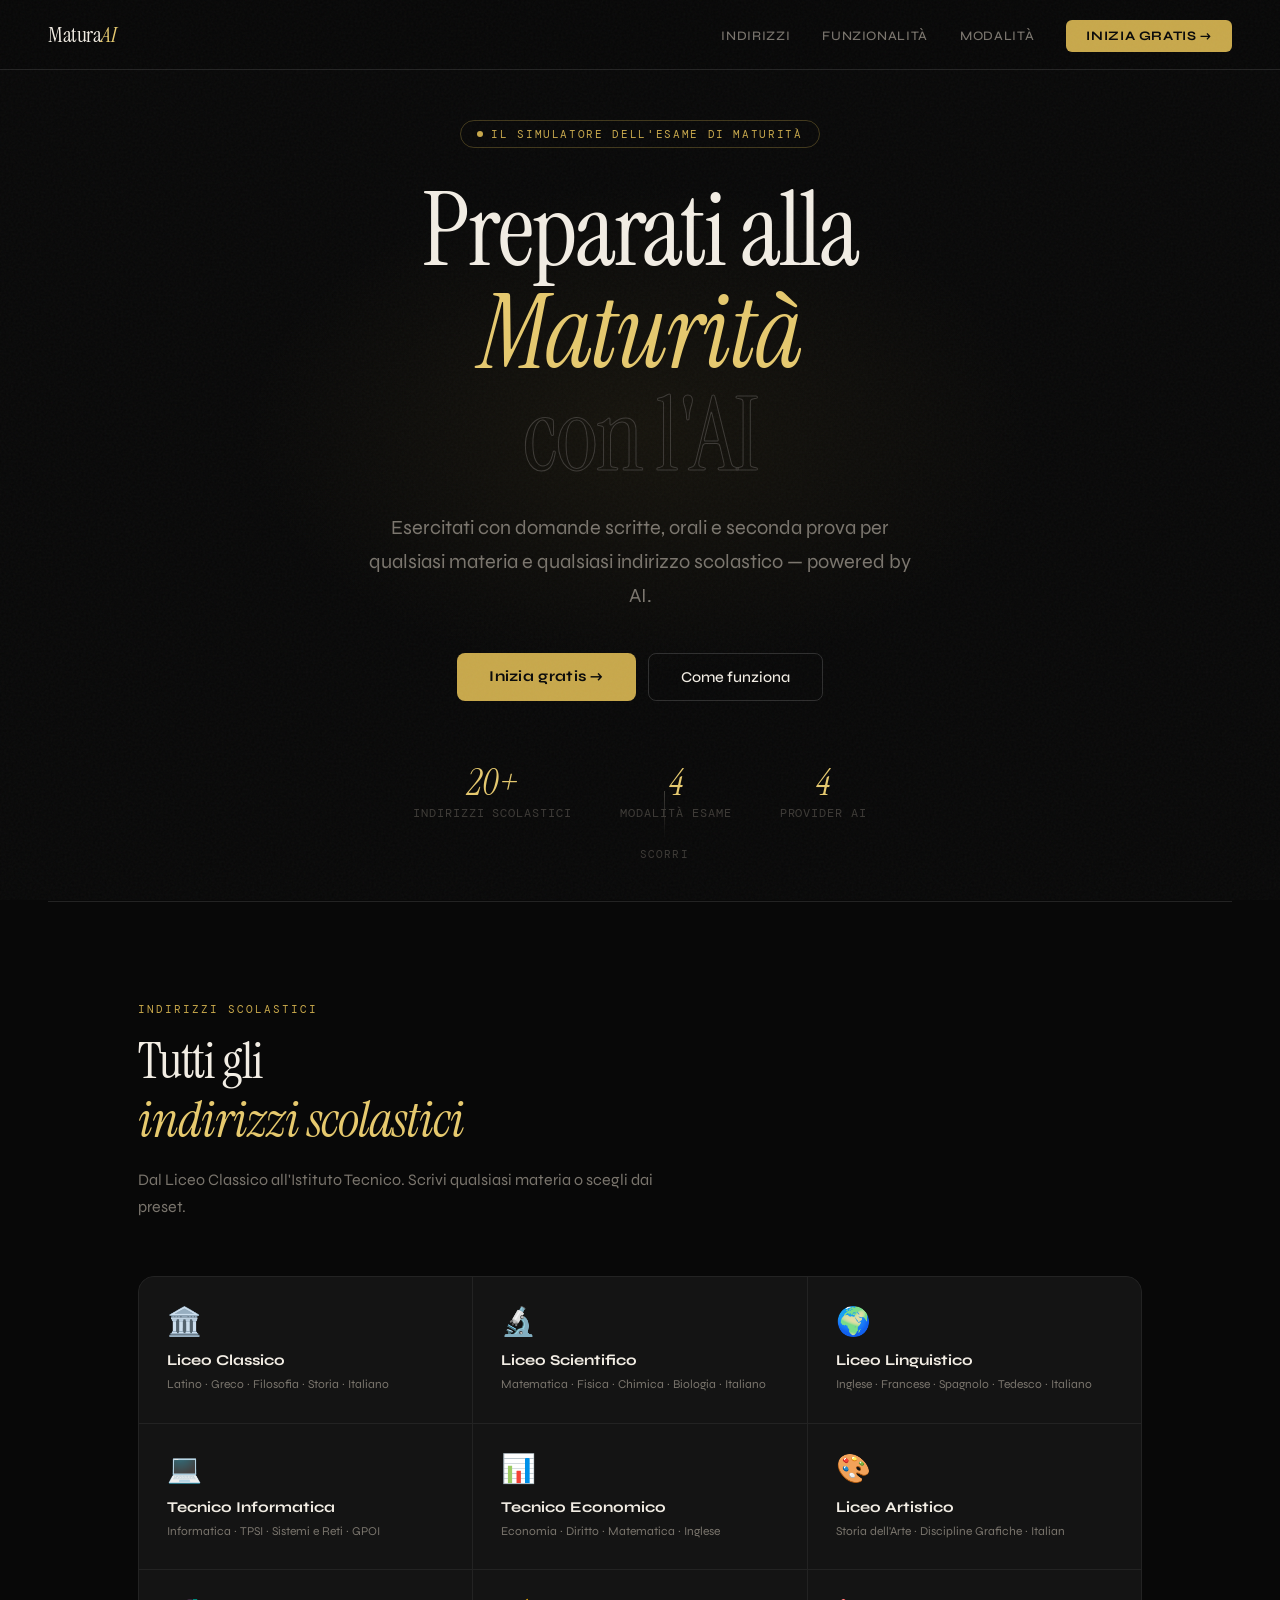
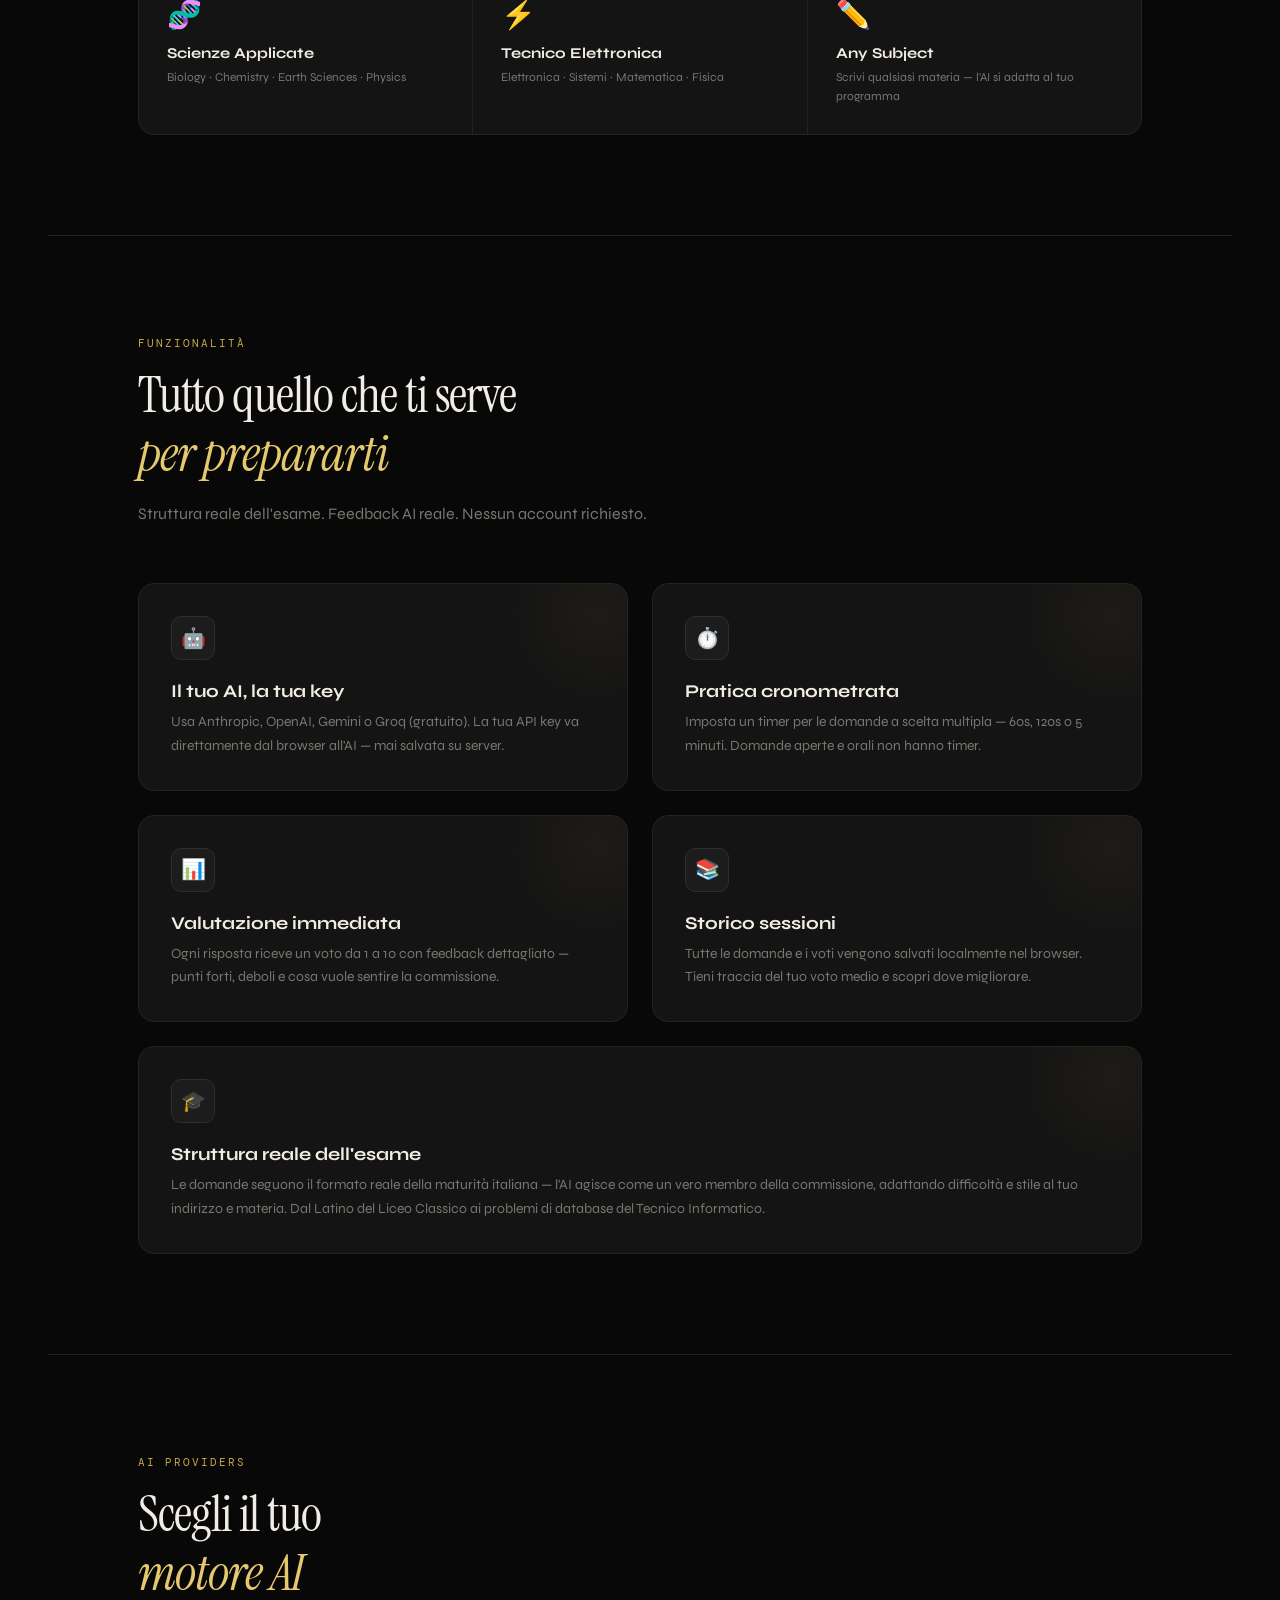
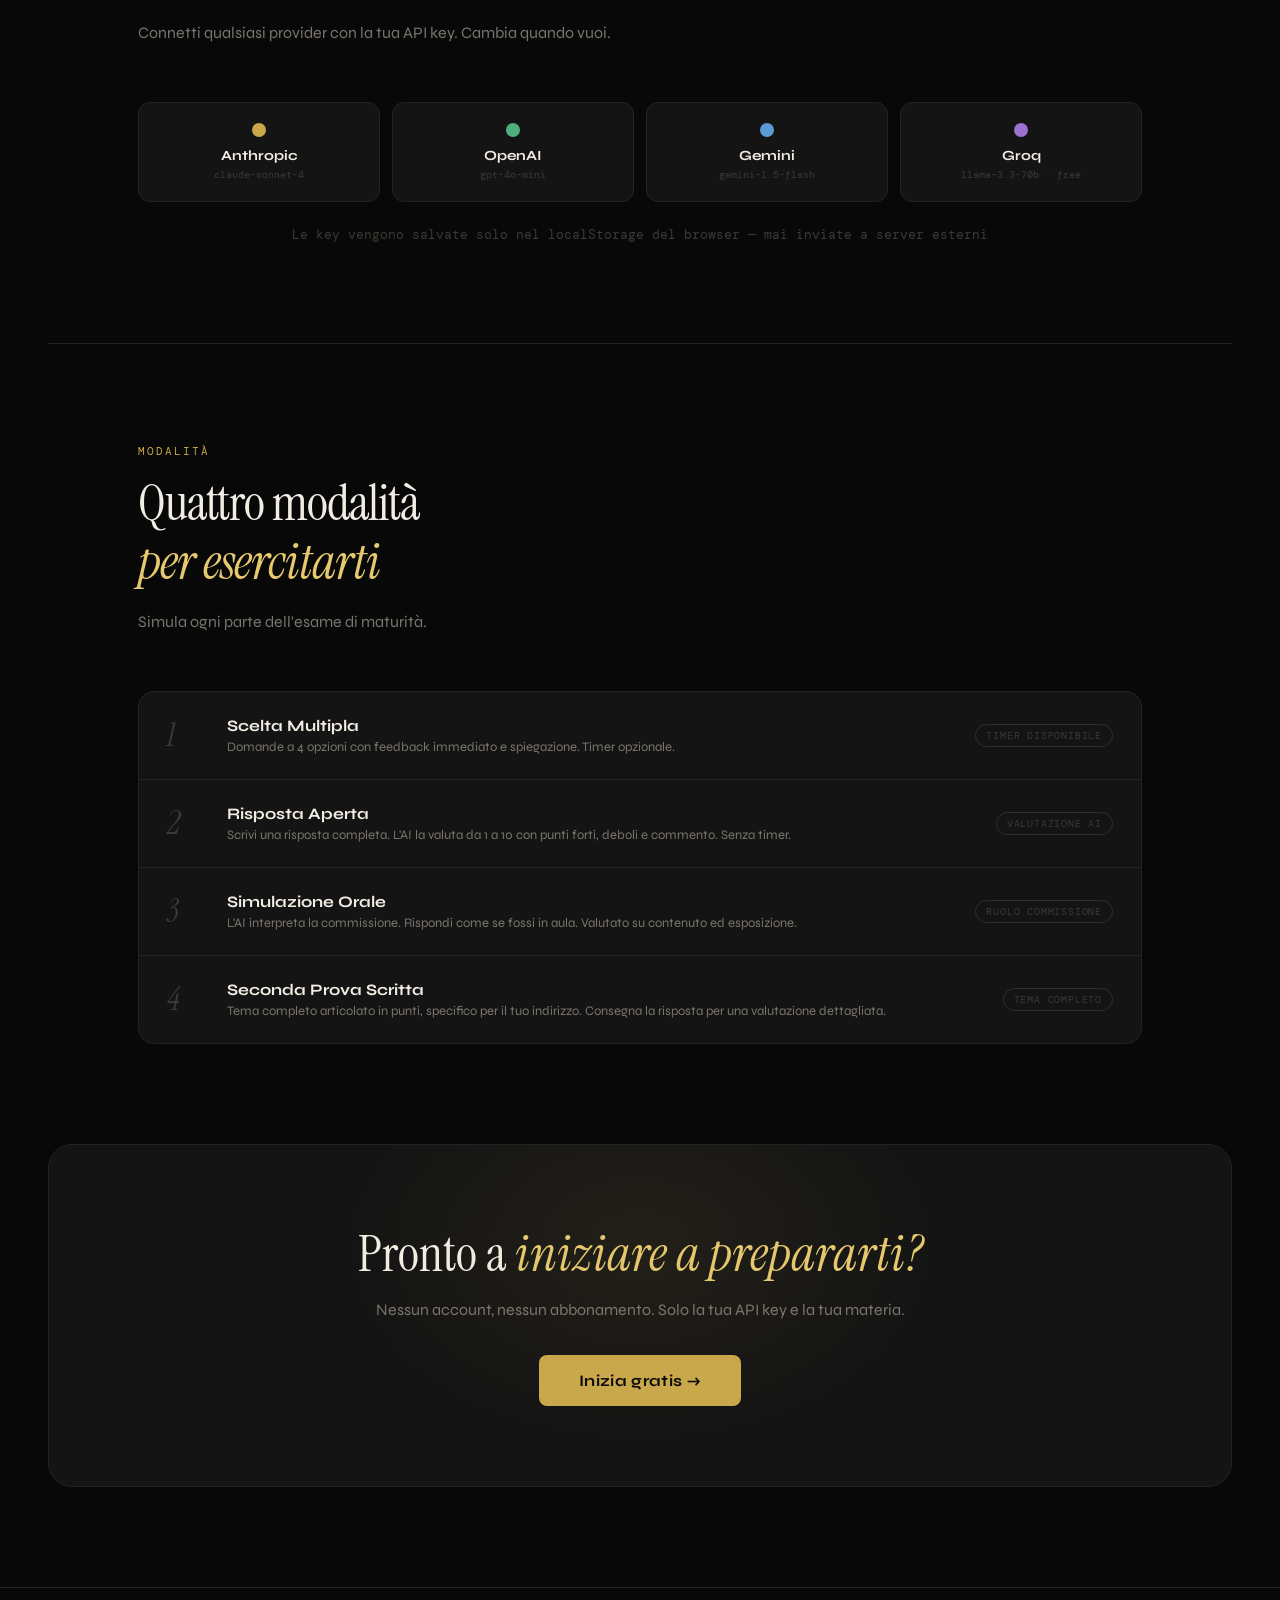
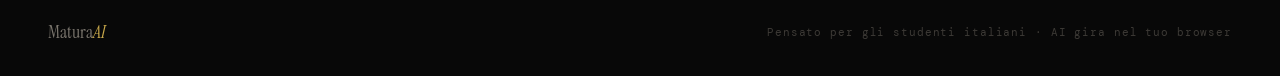
==== commit 8a6b25fc: "rename TPSIT to TPSI" ====
--- a/index.html
+++ b/index.html
@@ -632,7 +632,7 @@
     <div class="track-card">
       <span class="track-icon">💻</span>
       <div class="track-name">Tecnico Informatica</div>
-      <div class="track-subjects">Informatica · TPSIT · Sistemi e Reti · GPOI</div>
+      <div class="track-subjects">Informatica · TPSI · Sistemi e Reti · GPOI</div>
     </div>
     <div class="track-card">
       <span class="track-icon">📊</span>
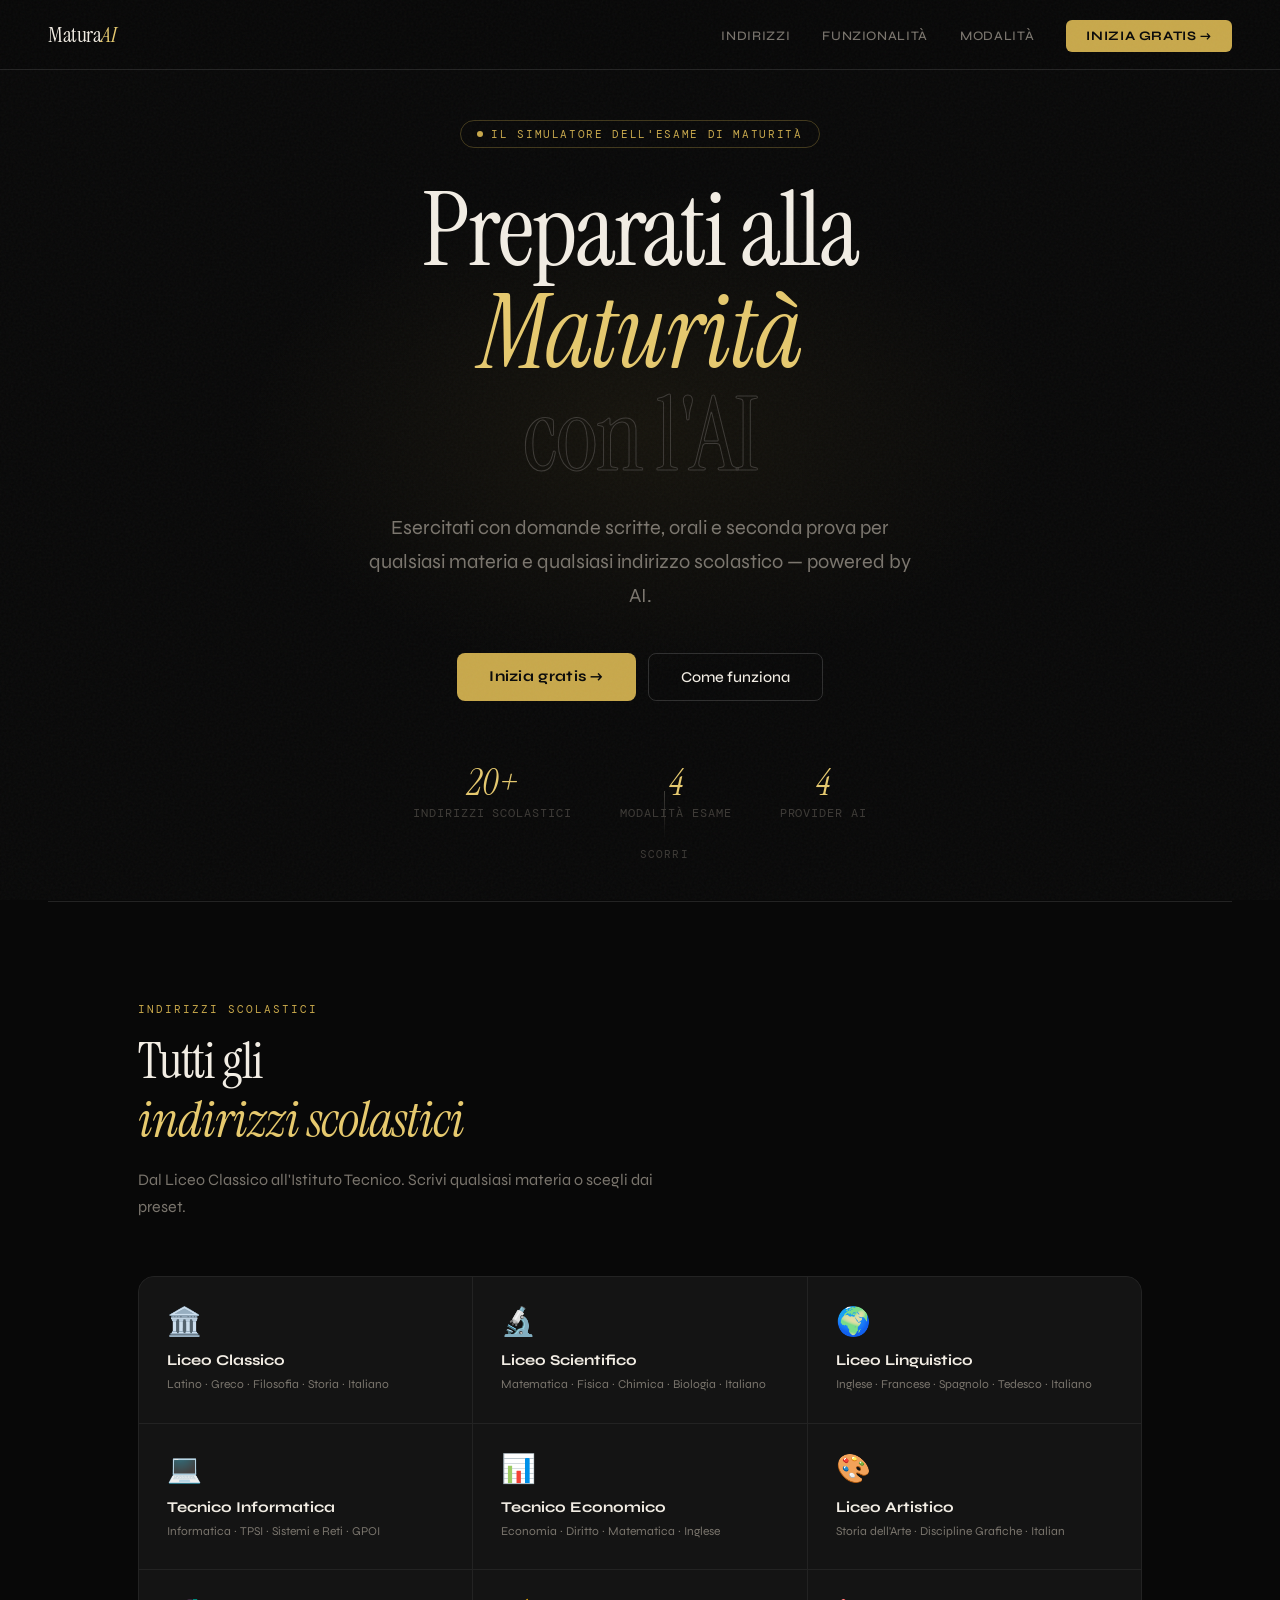
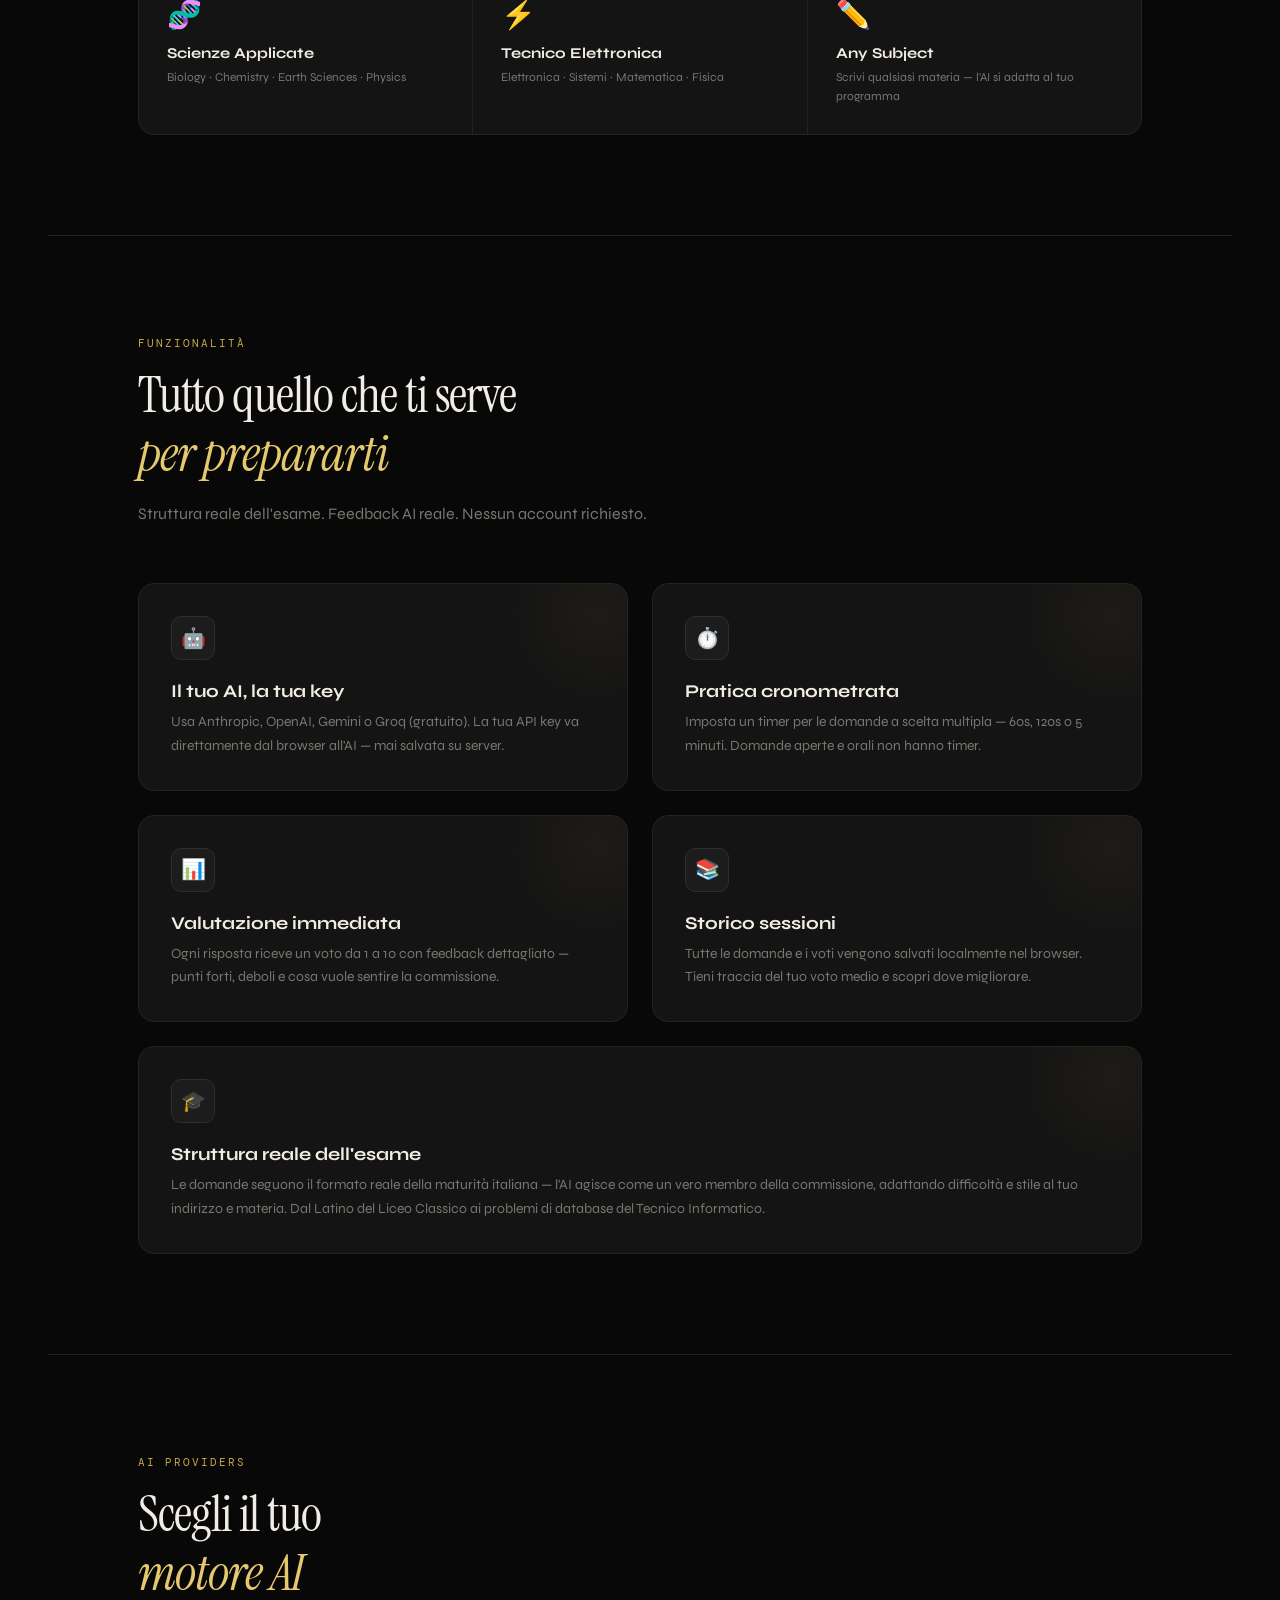
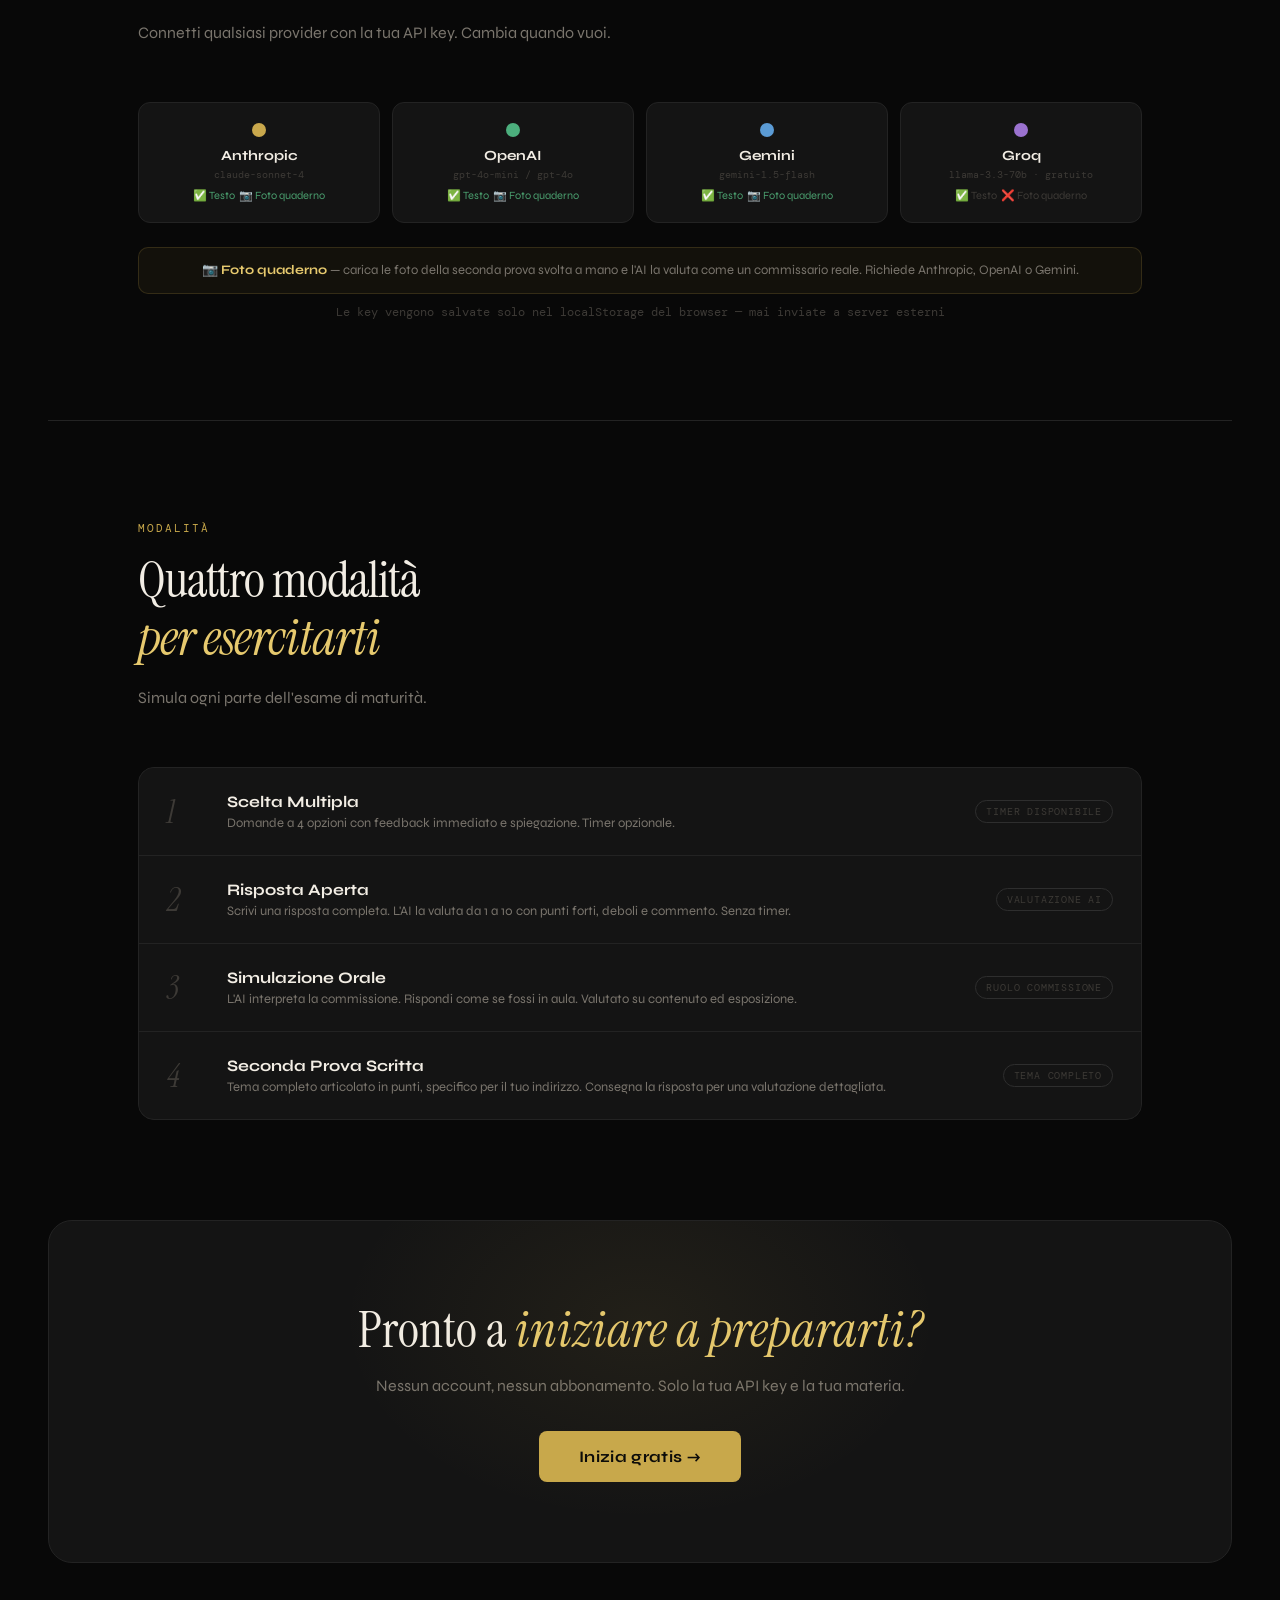
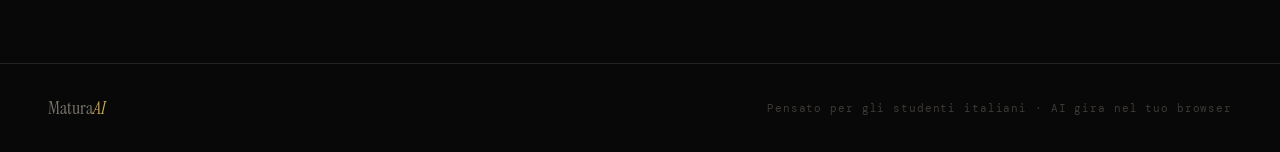
==== commit a990bbd7: "feat: clarify vision support on provider selection pages" ====
--- a/index.html
+++ b/index.html
@@ -712,24 +712,31 @@
       <div class="prov-dot" style="background:#c9a84c"></div>
       <div class="prov-name">Anthropic</div>
       <div class="prov-model">claude-sonnet-4</div>
+      <div style="font-size:11px;margin-top:8px;color:#4a9e6e">✅ Testo &nbsp;📷 Foto quaderno</div>
     </div>
     <div class="prov-card">
       <div class="prov-dot" style="background:#4caf7d"></div>
       <div class="prov-name">OpenAI</div>
-      <div class="prov-model">gpt-4o-mini</div>
+      <div class="prov-model">gpt-4o-mini / gpt-4o</div>
+      <div style="font-size:11px;margin-top:8px;color:#4a9e6e">✅ Testo &nbsp;📷 Foto quaderno</div>
     </div>
     <div class="prov-card">
       <div class="prov-dot" style="background:#5b9bd5"></div>
       <div class="prov-name">Gemini</div>
       <div class="prov-model">gemini-1.5-flash</div>
+      <div style="font-size:11px;margin-top:8px;color:#4a9e6e">✅ Testo &nbsp;📷 Foto quaderno</div>
     </div>
     <div class="prov-card">
       <div class="prov-dot" style="background:#9b72cf"></div>
       <div class="prov-name">Groq</div>
-      <div class="prov-model">llama-3.3-70b · free</div>
+      <div class="prov-model">llama-3.3-70b · gratuito</div>
+      <div style="font-size:11px;margin-top:8px;color:var(--text3)">✅ Testo &nbsp;❌ Foto quaderno</div>
     </div>
   </div>
-  <p style="font-size:13px;color:var(--text3);font-family:'DM Mono',monospace;text-align:center">Le key vengono salvate solo nel localStorage del browser — mai inviate a server esterni</p>
+  <div style="background:rgba(200,168,75,0.06);border:1px solid rgba(200,168,75,0.18);border-radius:10px;padding:12px 16px;margin-bottom:10px;font-size:13px;color:var(--text2);line-height:1.6;text-align:center">
+    <strong style="color:var(--gold2)">📷 Foto quaderno</strong> — carica le foto della seconda prova svolta a mano e l'AI la valuta come un commissario reale. Richiede Anthropic, OpenAI o Gemini.
+  </div>
+  <p style="font-size:12px;color:var(--text3);font-family:'DM Mono',monospace;text-align:center">Le key vengono salvate solo nel localStorage del browser — mai inviate a server esterni</p>
 </section>
 
 <hr class="section-divider">
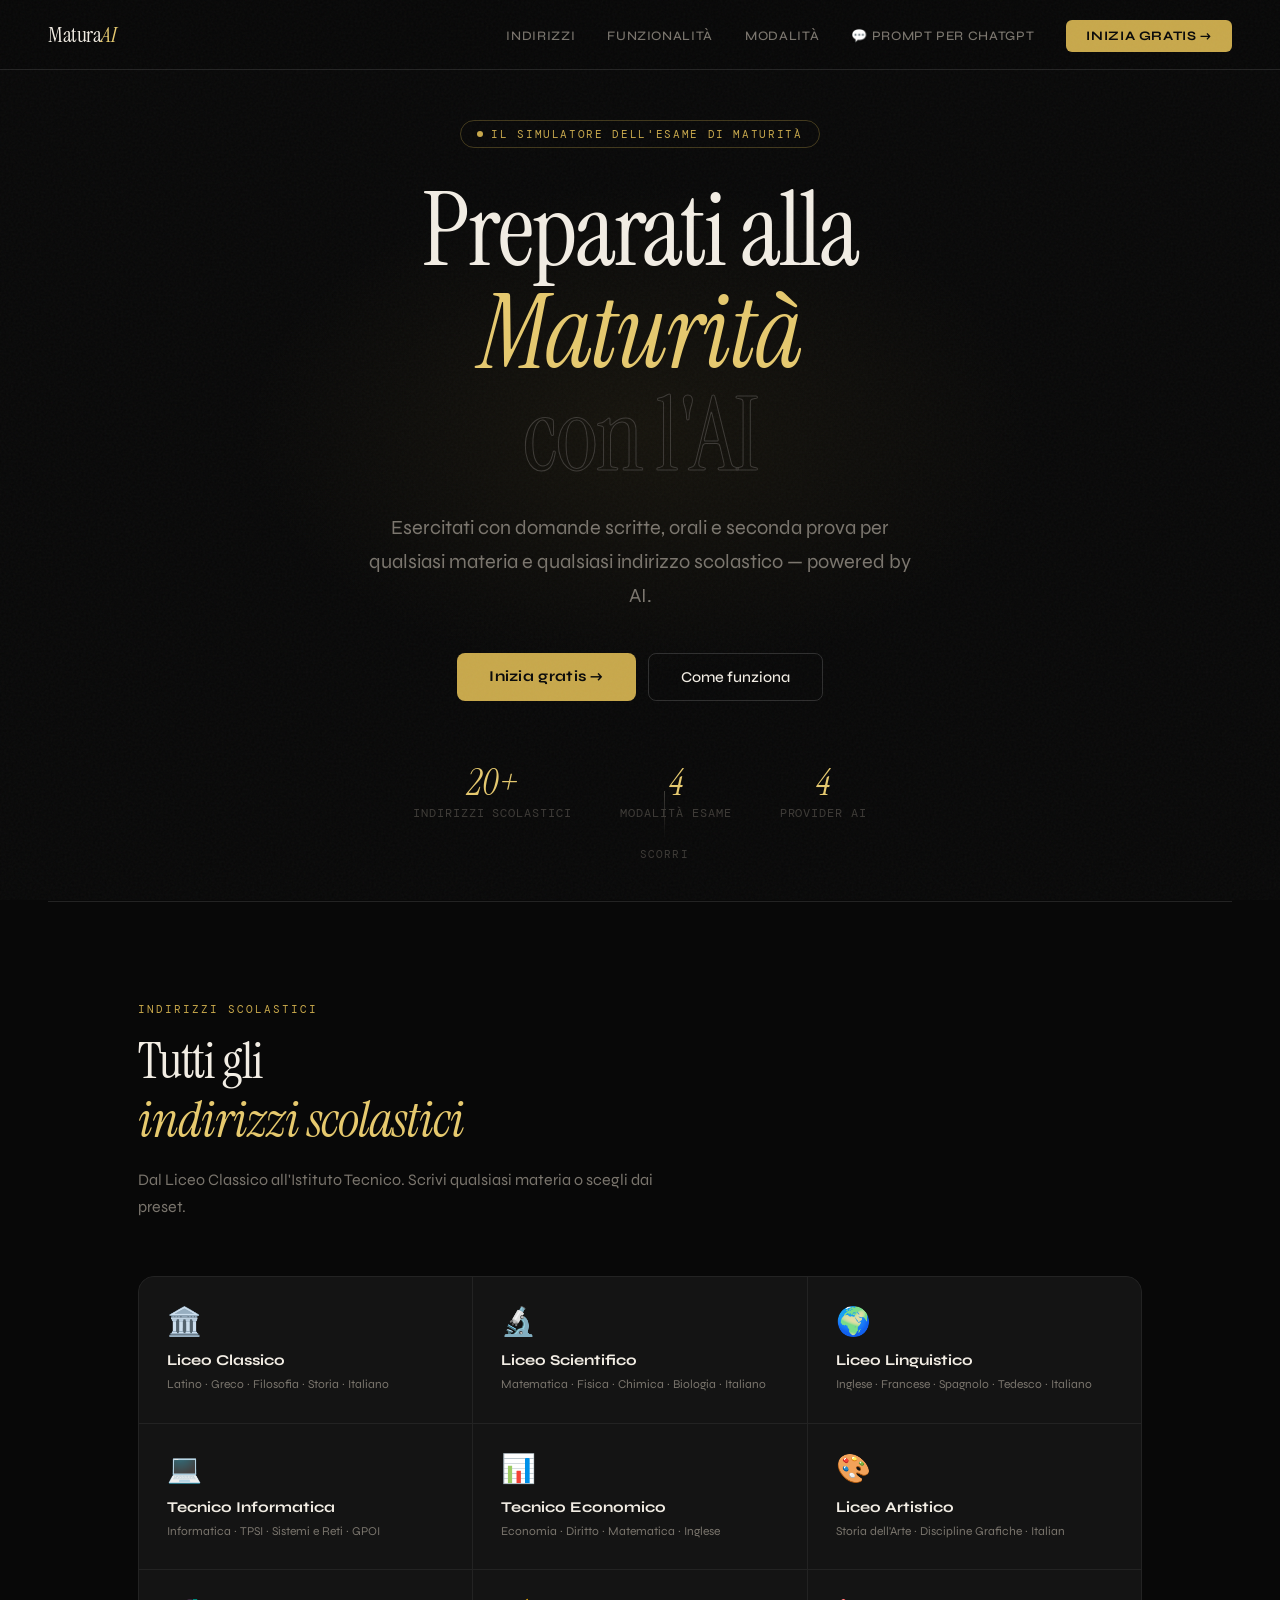
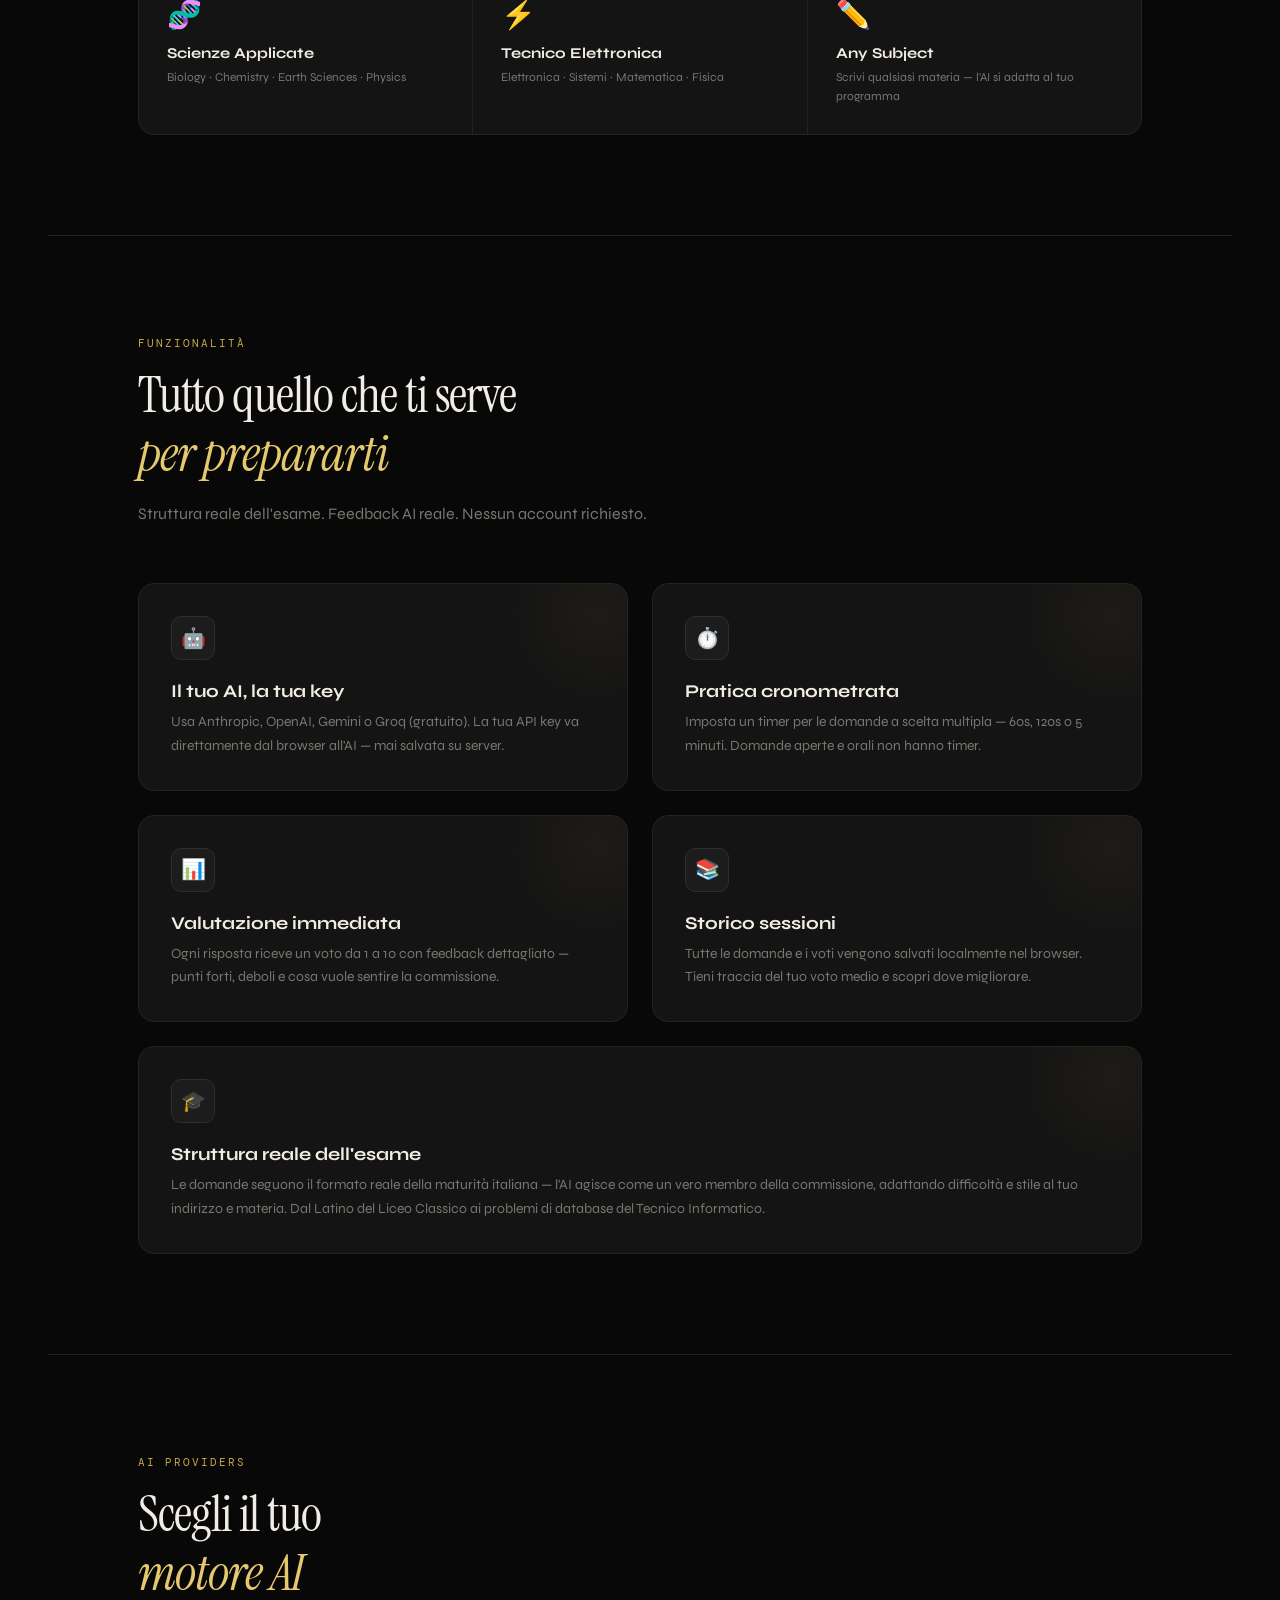
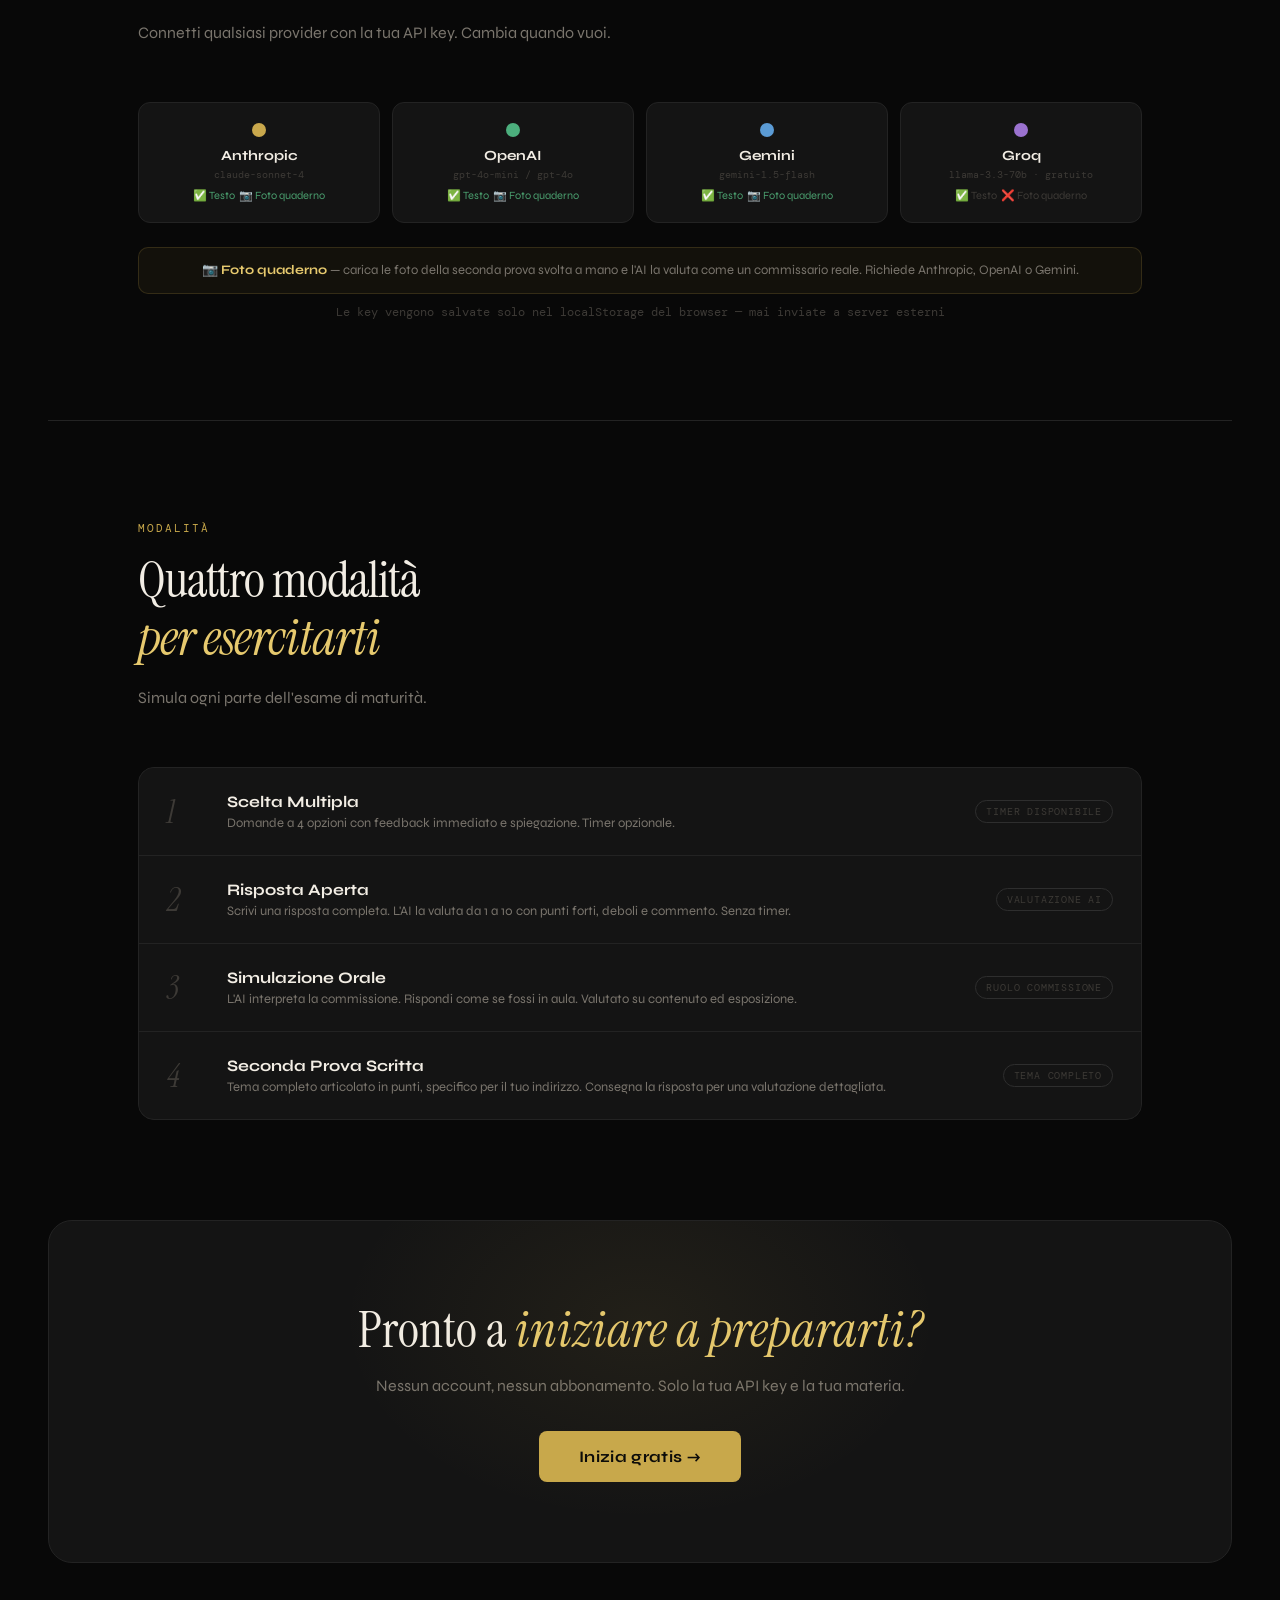
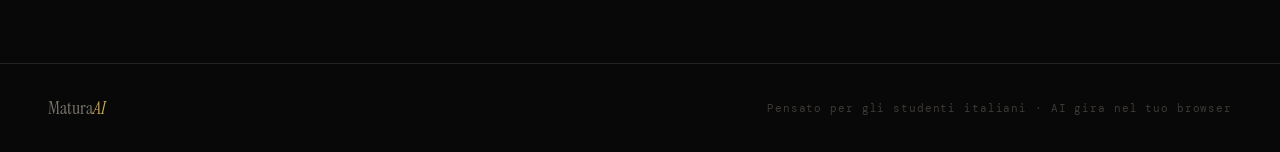
==== commit 7d2f9f32: "feat: add prompt library page for students using ChatGPT/Claude/Gemini" ====
--- a/index.html
+++ b/index.html
@@ -566,7 +566,7 @@
     <li><a href="#tracks">Indirizzi</a></li>
     <li><a href="#features">Funzionalità</a></li>
     <li><a href="#modes">Modalità</a></li>
-    <li><a href="exam.html" class="nav-cta">Inizia Gratis →</a></li>
+    <li><a href="prompts.html">💬 Prompt per ChatGPT</a></li><li><a href="exam.html" class="nav-cta">Inizia Gratis →</a></li>
   </ul>
 </nav>
 
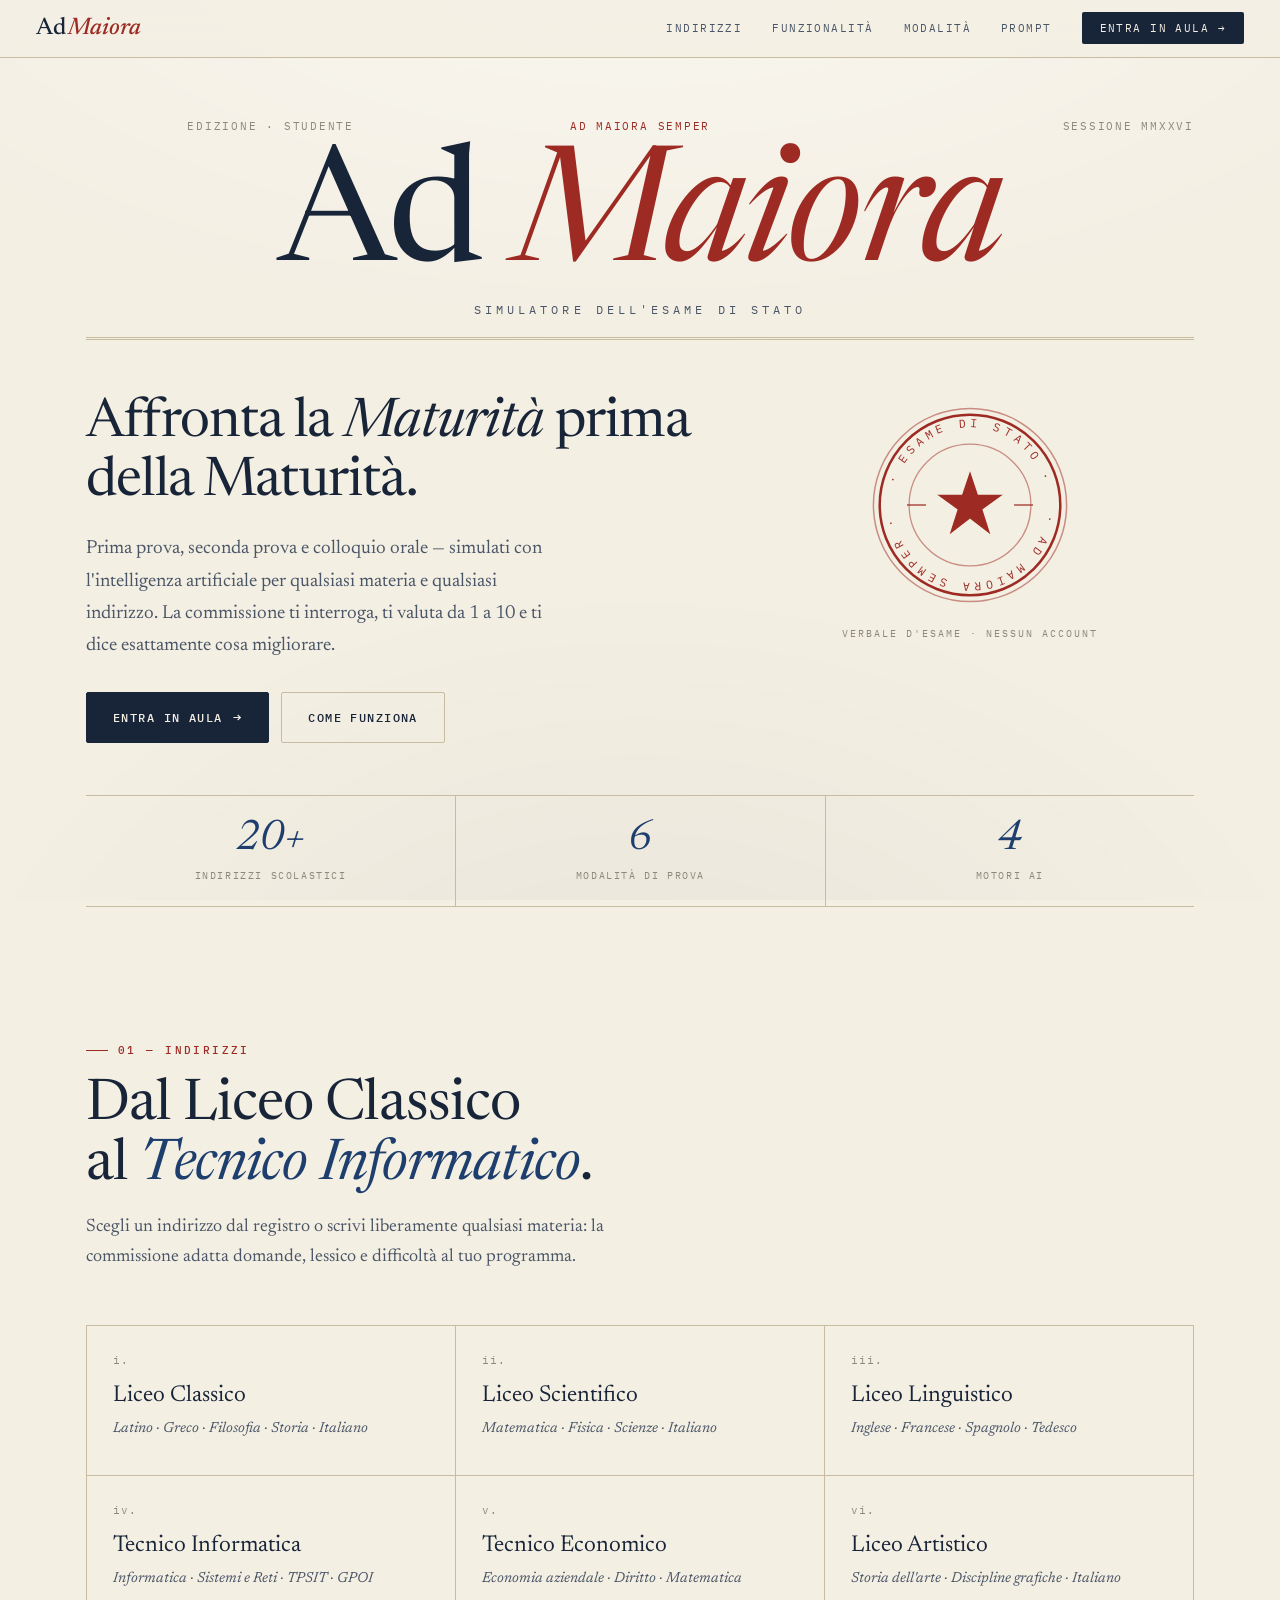
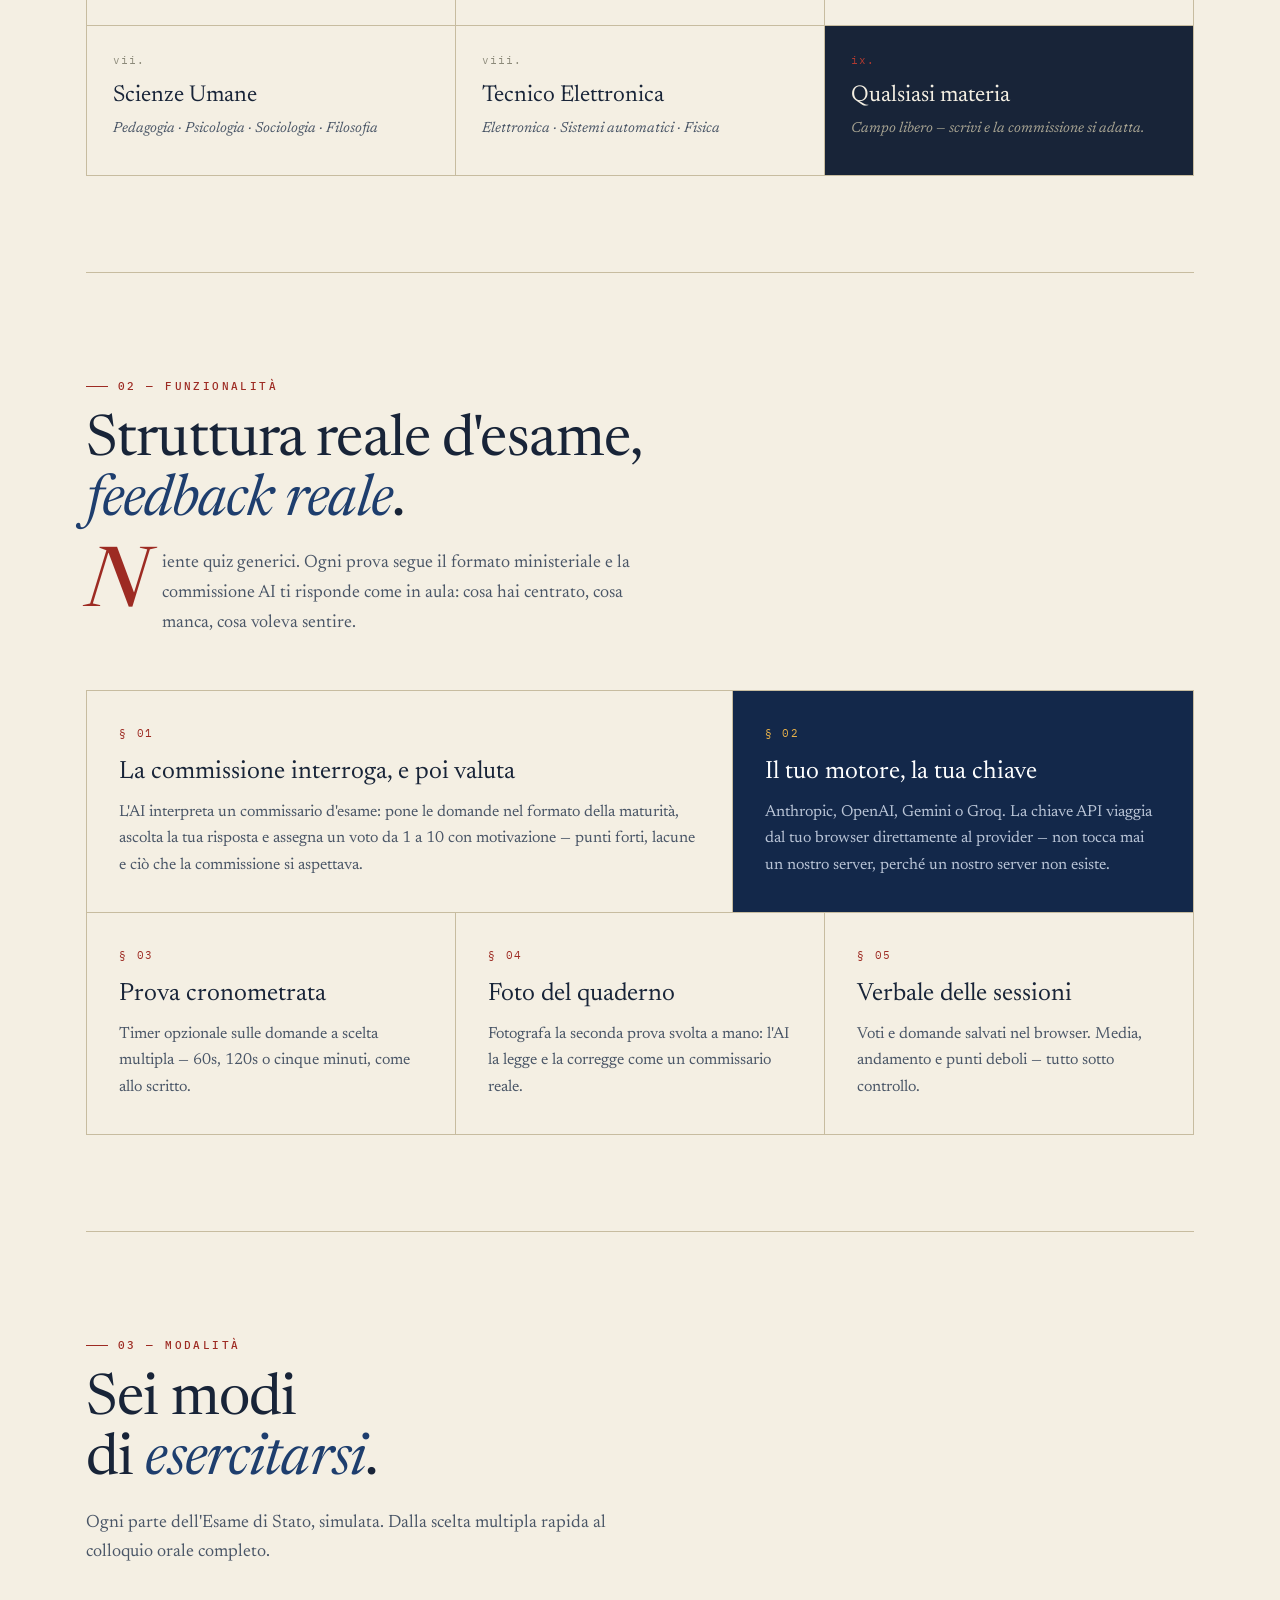
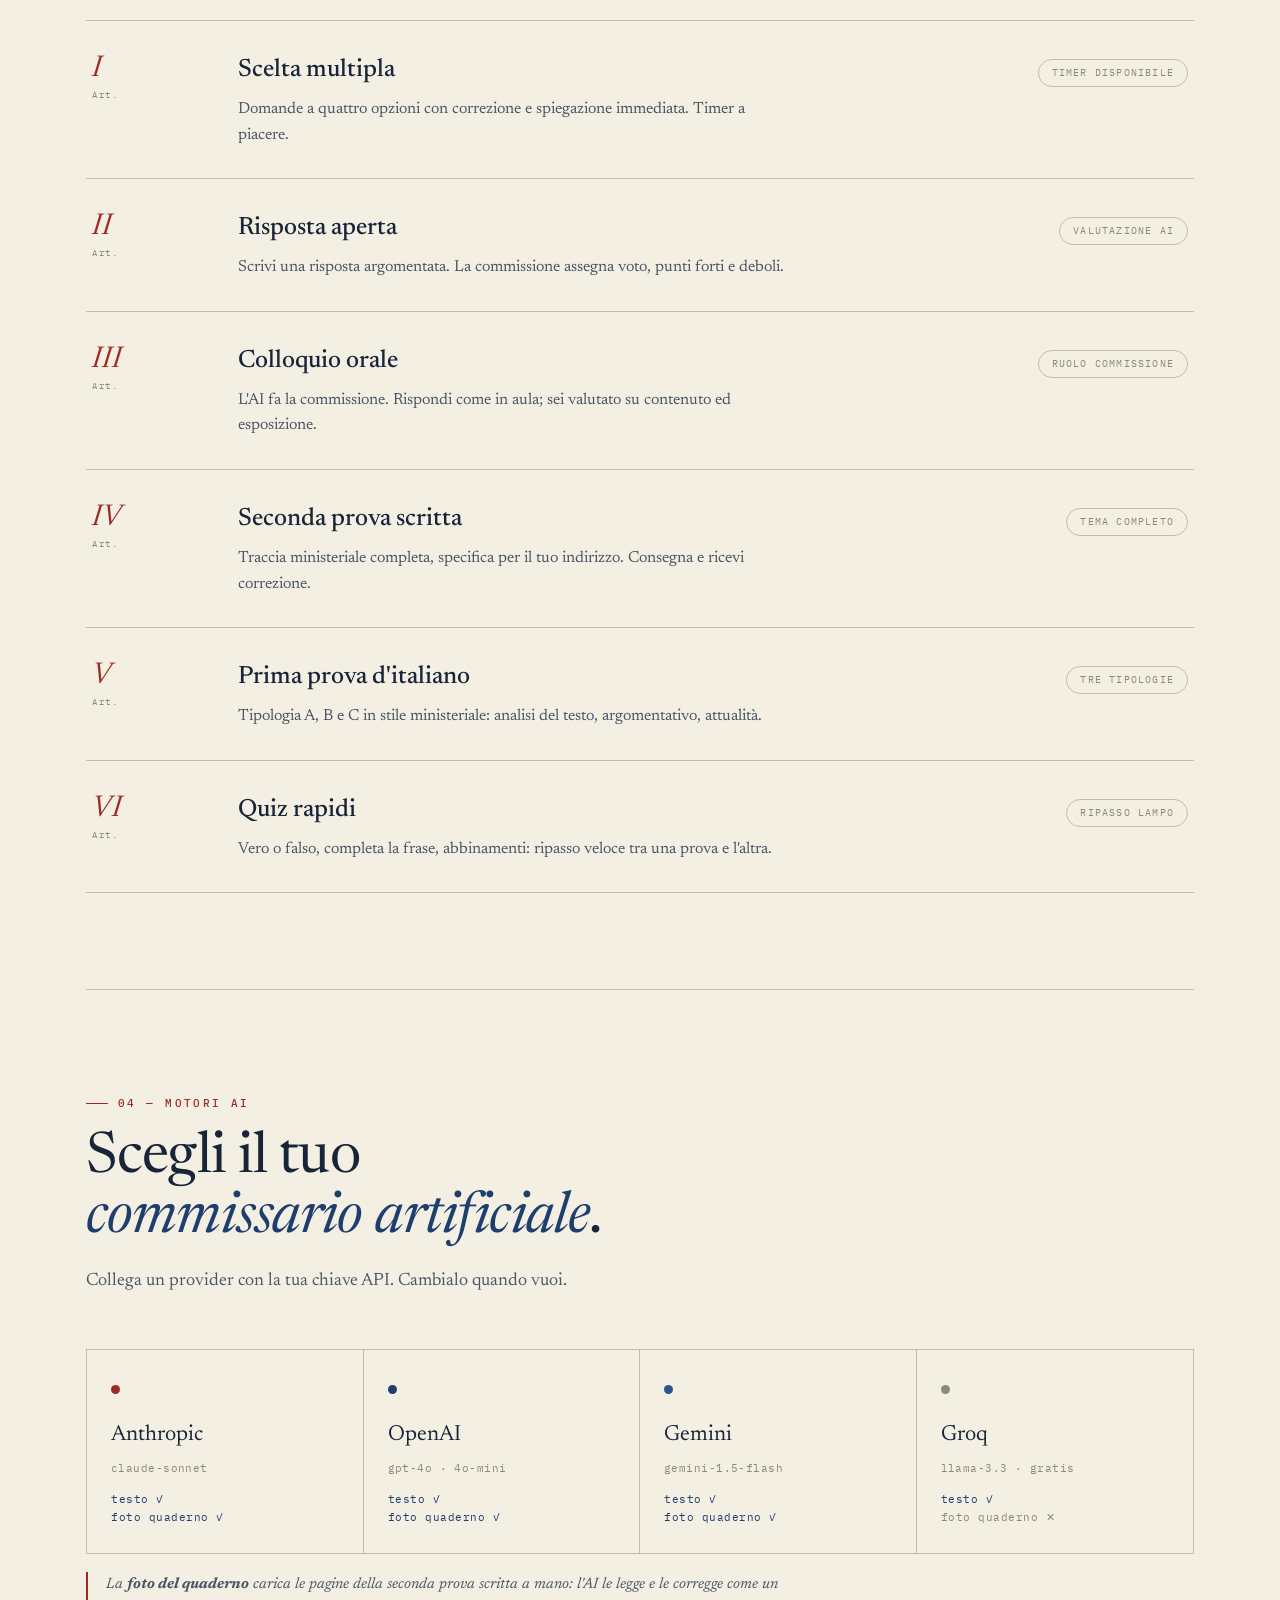
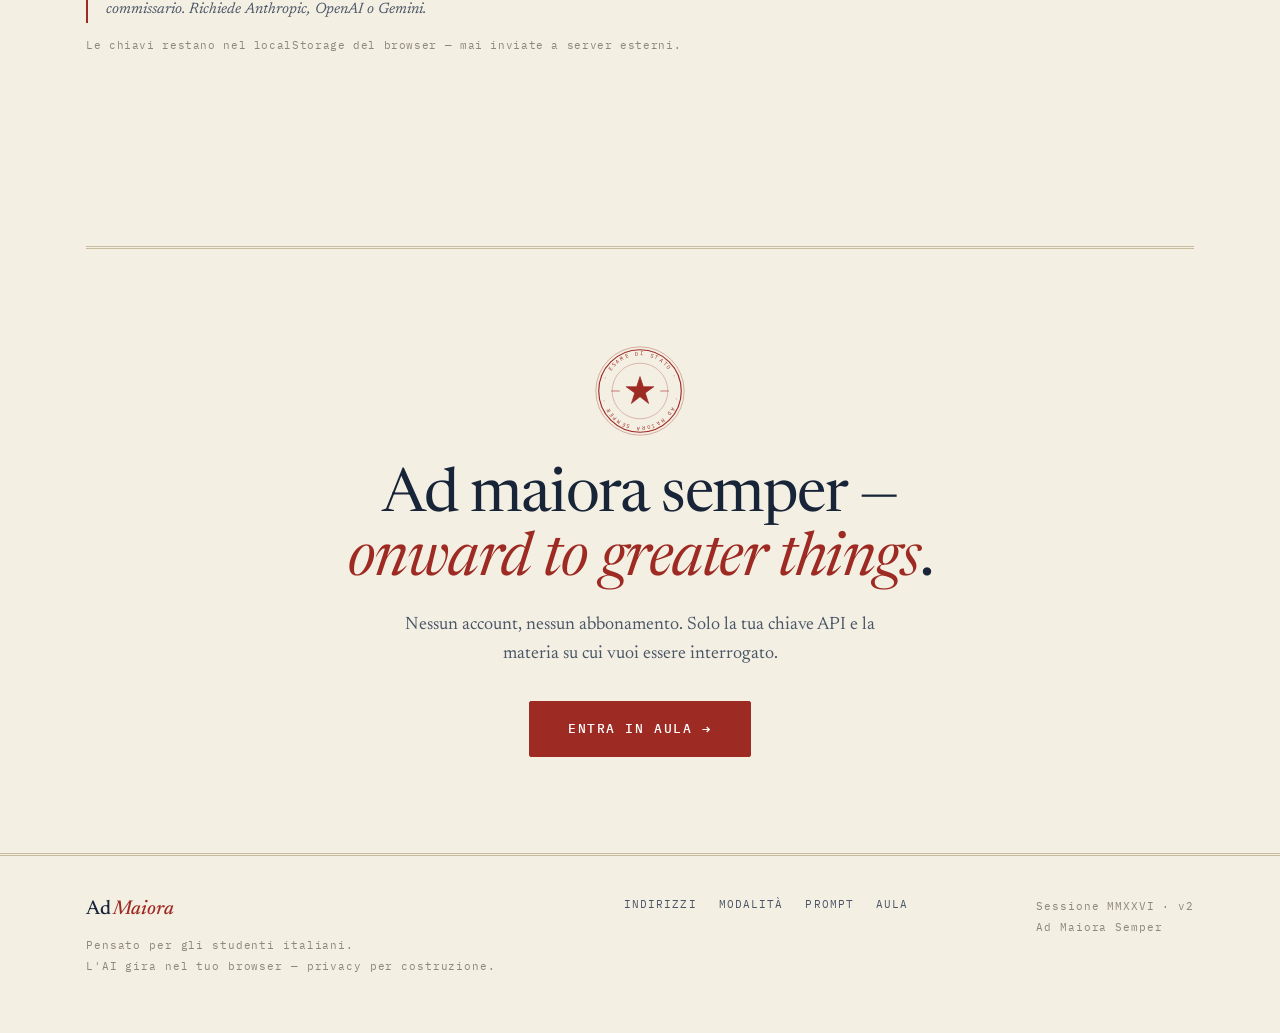
==== commit f8d1fe23: "Restyle into Ad Maiora design system (from Esame2) - Add assets/system.css (AD MAIORA: paper/navy in" ====
--- a/index.html
+++ b/index.html
@@ -3,808 +3,456 @@
 <head>
 <meta charset="UTF-8">
 <meta name="viewport" content="width=device-width, initial-scale=1.0">
-<title>MaturaAI — Preparati alla Maturità</title>
-<link href="https://fonts.googleapis.com/css2?family=Instrument+Serif:ital@0;1&family=Syne:wght@400;500;600;700;800&family=DM+Mono:wght@400;500&display=swap" rel="stylesheet">
+<title>Ad Maiora — Simulatore dell'Esame di Stato</title>
+<link rel="stylesheet" href="assets/system.css">
 <style>
-:root {
-  --bg: #080808;
-  --bg2: #0f0f0f;
-  --surface: #141414;
-  --surface2: #1c1c1c;
-  --border: #232323;
-  --border2: #2e2e2e;
-  --text: #f2ede4;
-  --text2: #7a756d;
-  --text3: #3d3a36;
-  --gold: #c8a84b;
-  --gold2: #e6c96e;
-  --gold3: #f5e0a0;
-  --green: #4a9e6e;
-  --red: #c94f4f;
-  --blue: #4f87c9;
-  --purple: #8f6abf;
-}
-
-*, *::before, *::after { box-sizing: border-box; margin: 0; padding: 0; }
-
-html { scroll-behavior: smooth; }
-
-body {
-  font-family: 'Syne', sans-serif;
-  background: var(--bg);
-  color: var(--text);
-  overflow-x: hidden;
-  cursor: default;
-}
-
-/* GRAIN OVERLAY */
-body::after {
-  content: '';
-  position: fixed;
-  inset: 0;
-  background-image: url("data:image/svg+xml,%3Csvg viewBox='0 0 512 512' xmlns='http://www.w3.org/2000/svg'%3E%3Cfilter id='n'%3E%3CfeTurbulence type='fractalNoise' baseFrequency='0.75' numOctaves='4' stitchTiles='stitch'/%3E%3C/filter%3E%3Crect width='100%25' height='100%25' filter='url(%23n)' opacity='0.04'/%3E%3C/svg%3E");
-  pointer-events: none;
-  z-index: 9999;
-}
-
-/* NAV */
-nav {
-  position: fixed;
-  top: 0; left: 0; right: 0;
-  z-index: 100;
-  display: flex;
-  align-items: center;
-  justify-content: space-between;
-  padding: 20px 48px;
-  background: rgba(8,8,8,0.85);
-  backdrop-filter: blur(20px);
-  border-bottom: 1px solid var(--border);
-}
-
-.logo {
-  font-family: 'Instrument Serif', serif;
-  font-size: 22px;
-  color: var(--text);
-  text-decoration: none;
-  letter-spacing: -0.02em;
-}
-.logo em { color: var(--gold2); font-style: italic; }
-
-.nav-links {
-  display: flex;
-  align-items: center;
-  gap: 32px;
-  list-style: none;
-}
-.nav-links a {
-  font-size: 13px;
-  color: var(--text2);
-  text-decoration: none;
-  font-weight: 500;
-  letter-spacing: 0.05em;
-  text-transform: uppercase;
-  transition: color 0.2s;
-}
-.nav-links a:hover { color: var(--text); }
-
-.nav-cta {
-  background: var(--gold);
-  color: #080808 !important;
-  padding: 8px 20px;
-  border-radius: 6px;
-  font-weight: 700 !important;
-  transition: background 0.2s !important;
-}
-.nav-cta:hover { background: var(--gold2) !important; color: #080808 !important; }
-
-/* HERO */
-.hero {
-  min-height: 100vh;
-  display: flex;
-  flex-direction: column;
-  align-items: center;
-  justify-content: center;
-  text-align: center;
-  padding: 120px 48px 80px;
-  position: relative;
-  overflow: hidden;
-}
-
-/* Radial glow behind hero */
-.hero::before {
-  content: '';
-  position: absolute;
-  top: 20%;
-  left: 50%;
-  transform: translateX(-50%);
-  width: 800px;
-  height: 500px;
-  background: radial-gradient(ellipse, rgba(200,168,75,0.07) 0%, transparent 70%);
-  pointer-events: none;
-}
-
-.hero-badge {
-  display: inline-flex;
-  align-items: center;
-  gap: 8px;
-  font-family: 'DM Mono', monospace;
-  font-size: 11px;
-  letter-spacing: 0.15em;
-  text-transform: uppercase;
-  color: var(--gold);
-  border: 1px solid rgba(200,168,75,0.3);
-  border-radius: 999px;
-  padding: 6px 16px;
-  margin-bottom: 32px;
-  animation: fadeUp 0.8s ease both;
-}
-.hero-badge::before {
-  content: '';
-  width: 6px; height: 6px;
-  border-radius: 50%;
-  background: var(--gold);
-  animation: blink 2s infinite;
-}
-@keyframes blink { 0%,100%{opacity:1} 50%{opacity:0.3} }
-
-.hero h1 {
-  font-family: 'Instrument Serif', serif;
-  font-size: clamp(3rem, 8vw, 7rem);
-  font-weight: 400;
-  line-height: 1.0;
-  letter-spacing: -0.02em;
-  margin-bottom: 24px;
-  animation: fadeUp 0.8s 0.1s ease both;
-}
-.hero h1 em {
-  font-style: italic;
-  color: var(--gold2);
-}
-.hero h1 .outline {
-  -webkit-text-stroke: 1px var(--text3);
-  color: transparent;
-}
-
-.hero-sub {
-  font-size: clamp(16px, 2vw, 20px);
-  color: var(--text2);
-  max-width: 560px;
-  line-height: 1.7;
-  font-weight: 400;
-  margin-bottom: 40px;
-  animation: fadeUp 0.8s 0.2s ease both;
-}
-
-.hero-actions {
-  display: flex;
-  gap: 12px;
-  flex-wrap: wrap;
-  justify-content: center;
-  animation: fadeUp 0.8s 0.3s ease both;
-}
-
-.btn-primary {
-  background: var(--gold);
-  color: #080808;
-  font-family: 'Syne', sans-serif;
-  font-size: 15px;
-  font-weight: 700;
-  padding: 14px 32px;
-  border-radius: 8px;
-  border: none;
-  cursor: pointer;
-  text-decoration: none;
-  display: inline-block;
-  transition: all 0.2s;
-  letter-spacing: 0.02em;
-}
-.btn-primary:hover { background: var(--gold2); transform: translateY(-1px); box-shadow: 0 8px 32px rgba(200,168,75,0.25); }
-
-.btn-secondary {
-  background: transparent;
-  color: var(--text);
-  font-family: 'Syne', sans-serif;
-  font-size: 15px;
-  font-weight: 500;
-  padding: 14px 32px;
-  border-radius: 8px;
-  border: 1px solid var(--border2);
-  cursor: pointer;
-  text-decoration: none;
-  display: inline-block;
-  transition: all 0.2s;
-}
-.btn-secondary:hover { border-color: var(--text2); background: var(--surface); }
-
-/* HERO STATS */
-.hero-stats {
-  display: flex;
-  gap: 48px;
-  margin-top: 64px;
-  animation: fadeUp 0.8s 0.4s ease both;
-}
-.stat { text-align: center; }
-.stat-num {
-  font-family: 'Instrument Serif', serif;
-  font-size: 36px;
-  color: var(--gold2);
-  font-style: italic;
-  line-height: 1;
-}
-.stat-lbl {
-  font-size: 12px;
-  color: var(--text3);
-  margin-top: 4px;
-  font-family: 'DM Mono', monospace;
-  letter-spacing: 0.08em;
-  text-transform: uppercase;
-}
-
-/* SCROLL INDICATOR */
-.scroll-hint {
-  position: absolute;
-  bottom: 40px;
-  left: 50%;
-  transform: translateX(-50%);
-  display: flex;
-  flex-direction: column;
-  align-items: center;
-  gap: 8px;
-  color: var(--text3);
-  font-size: 11px;
-  font-family: 'DM Mono', monospace;
-  letter-spacing: 0.1em;
-  text-transform: uppercase;
-  animation: fadeUp 1s 0.6s ease both;
-}
-.scroll-line {
-  width: 1px;
-  height: 48px;
-  background: linear-gradient(to bottom, var(--text3), transparent);
-  animation: scrollPulse 2s infinite;
-}
-@keyframes scrollPulse { 0%,100%{opacity:0.4} 50%{opacity:1} }
-
-/* TRACKS SECTION */
-.section {
-  padding: 100px 48px;
-  max-width: 1100px;
-  margin: 0 auto;
-}
-
-.section-label {
-  font-family: 'DM Mono', monospace;
-  font-size: 11px;
-  letter-spacing: 0.18em;
-  text-transform: uppercase;
-  color: var(--gold);
-  margin-bottom: 16px;
-}
-
-.section-title {
-  font-family: 'Instrument Serif', serif;
-  font-size: clamp(2rem, 4vw, 3.5rem);
-  font-weight: 400;
-  line-height: 1.15;
-  letter-spacing: -0.02em;
-  margin-bottom: 16px;
-}
-.section-title em { font-style: italic; color: var(--gold2); }
-
-.section-sub {
-  font-size: 16px;
-  color: var(--text2);
-  max-width: 520px;
-  line-height: 1.7;
-  font-weight: 400;
-  margin-bottom: 56px;
-}
-
-/* TRACKS GRID */
-.tracks-grid {
-  display: grid;
-  grid-template-columns: repeat(3, 1fr);
-  gap: 1px;
-  background: var(--border);
-  border: 1px solid var(--border);
-  border-radius: 16px;
-  overflow: hidden;
-}
-
-.track-card {
-  background: var(--surface);
-  padding: 28px;
-  transition: background 0.2s;
-  position: relative;
-}
-.track-card:hover { background: var(--surface2); }
-.track-card::after {
-  content: '';
-  position: absolute;
-  top: 0; left: 0; right: 0;
-  height: 2px;
-  background: linear-gradient(90deg, var(--gold), transparent);
-  opacity: 0;
-  transition: opacity 0.2s;
-}
-.track-card:hover::after { opacity: 1; }
-
-.track-icon {
-  font-size: 28px;
-  margin-bottom: 12px;
-  display: block;
-}
-.track-name {
-  font-size: 15px;
-  font-weight: 700;
-  color: var(--text);
-  margin-bottom: 6px;
-}
-.track-subjects {
-  font-size: 12px;
-  color: var(--text2);
-  line-height: 1.6;
-  font-weight: 400;
-}
-
-/* FEATURES */
-.features-grid {
-  display: grid;
-  grid-template-columns: repeat(2, 1fr);
-  gap: 24px;
-}
-
-.feature-card {
-  background: var(--surface);
-  border: 1px solid var(--border);
-  border-radius: 16px;
-  padding: 32px;
-  transition: border-color 0.2s, transform 0.2s;
-  position: relative;
-  overflow: hidden;
-}
-.feature-card::before {
-  content: '';
-  position: absolute;
-  top: -60px; right: -60px;
-  width: 180px; height: 180px;
-  border-radius: 50%;
-  background: radial-gradient(circle, rgba(200,168,75,0.05) 0%, transparent 70%);
-  pointer-events: none;
-}
-.feature-card:hover { border-color: var(--border2); transform: translateY(-2px); }
-
-.feature-card.wide { grid-column: span 2; }
-
-.feature-icon {
-  width: 44px; height: 44px;
-  border-radius: 10px;
-  display: flex;
-  align-items: center;
-  justify-content: center;
-  font-size: 20px;
-  margin-bottom: 20px;
-  border: 1px solid var(--border2);
-  background: var(--surface2);
-}
-
-.feature-title {
-  font-size: 18px;
-  font-weight: 700;
-  color: var(--text);
-  margin-bottom: 8px;
-}
-.feature-desc {
-  font-size: 14px;
-  color: var(--text2);
-  line-height: 1.7;
-  font-weight: 400;
-}
-
-/* PROVIDERS SECTION */
-.providers-row {
-  display: grid;
-  grid-template-columns: repeat(4, 1fr);
-  gap: 12px;
-  margin-bottom: 24px;
-}
-
-.prov-card {
-  background: var(--surface);
-  border: 1px solid var(--border);
-  border-radius: 12px;
-  padding: 20px;
-  text-align: center;
-  transition: all 0.2s;
-}
-.prov-card:hover { border-color: var(--border2); background: var(--surface2); }
-.prov-dot { width: 14px; height: 14px; border-radius: 50%; margin: 0 auto 10px; }
-.prov-name { font-size: 14px; font-weight: 700; margin-bottom: 4px; }
-.prov-model { font-family: 'DM Mono', monospace; font-size: 10px; color: var(--text3); }
-
-/* MODES SECTION */
-.modes-list {
-  display: flex;
-  flex-direction: column;
-  gap: 1px;
-  background: var(--border);
-  border: 1px solid var(--border);
-  border-radius: 16px;
-  overflow: hidden;
-}
-
-.mode-item {
-  background: var(--surface);
-  padding: 24px 28px;
-  display: flex;
-  align-items: center;
-  gap: 20px;
-  transition: background 0.15s;
-}
-.mode-item:hover { background: var(--surface2); }
-.mode-num {
-  font-family: 'Instrument Serif', serif;
-  font-size: 32px;
-  font-style: italic;
-  color: var(--text3);
-  width: 40px;
-  flex-shrink: 0;
-  line-height: 1;
-}
-.mode-info { flex: 1; }
-.mode-name { font-size: 16px; font-weight: 700; margin-bottom: 4px; }
-.mode-desc { font-size: 13px; color: var(--text2); font-weight: 400; }
-.mode-tag {
-  font-family: 'DM Mono', monospace;
-  font-size: 10px;
-  padding: 4px 10px;
-  border-radius: 999px;
-  border: 1px solid var(--border2);
-  color: var(--text3);
-  white-space: nowrap;
-  text-transform: uppercase;
-  letter-spacing: 0.08em;
-}
-
-/* CTA SECTION */
-.cta-section {
-  margin: 0 48px 100px;
-  background: var(--surface);
-  border: 1px solid var(--border);
-  border-radius: 24px;
-  padding: 80px 48px;
-  text-align: center;
-  position: relative;
-  overflow: hidden;
-}
-.cta-section::before {
-  content: '';
-  position: absolute;
-  top: -100px; left: 50%;
-  transform: translateX(-50%);
-  width: 600px; height: 400px;
-  background: radial-gradient(ellipse, rgba(200,168,75,0.08) 0%, transparent 70%);
-  pointer-events: none;
-}
-.cta-section h2 {
-  font-family: 'Instrument Serif', serif;
-  font-size: clamp(2rem, 4vw, 3.2rem);
-  font-weight: 400;
-  line-height: 1.15;
-  margin-bottom: 16px;
-}
-.cta-section h2 em { font-style: italic; color: var(--gold2); }
-.cta-section p { font-size: 16px; color: var(--text2); margin-bottom: 36px; font-weight: 400; }
-
-/* FOOTER */
-footer {
-  border-top: 1px solid var(--border);
-  padding: 32px 48px;
-  display: flex;
-  align-items: center;
-  justify-content: space-between;
-}
-.footer-logo {
-  font-family: 'Instrument Serif', serif;
-  font-size: 18px;
-  color: var(--text2);
-}
-.footer-logo em { color: var(--gold); font-style: italic; }
-.footer-note {
-  font-family: 'DM Mono', monospace;
-  font-size: 11px;
-  color: var(--text3);
-  letter-spacing: 0.08em;
-}
-
-/* DIVIDER LINE */
-.section-divider {
-  border: none;
-  border-top: 1px solid var(--border);
-  margin: 0 48px;
-}
-
-/* ANIMATIONS */
-@keyframes fadeUp {
-  from { opacity: 0; transform: translateY(20px); }
-  to   { opacity: 1; transform: translateY(0); }
-}
-
-.reveal {
-  opacity: 0;
-  transform: translateY(24px);
-  transition: opacity 0.7s ease, transform 0.7s ease;
-}
-.reveal.visible {
-  opacity: 1;
-  transform: translateY(0);
-}
-
-/* RESPONSIVE */
-@media (max-width: 768px) {
-  nav { padding: 16px 24px; }
-  .nav-links { display: none; }
-  .hero { padding: 100px 24px 60px; }
-  .hero-stats { gap: 24px; }
-  .section { padding: 60px 24px; }
-  .tracks-grid { grid-template-columns: 1fr 1fr; }
-  .features-grid { grid-template-columns: 1fr; }
-  .feature-card.wide { grid-column: span 1; }
-  .providers-row { grid-template-columns: 1fr 1fr; }
-  .cta-section { margin: 0 24px 60px; padding: 48px 24px; }
-  footer { flex-direction: column; gap: 12px; text-align: center; padding: 24px; }
-  .section-divider { margin: 0 24px; }
+/* ============ LANDING-SPECIFIC ============ */
+
+/* ---- masthead / hero ---- */
+.hero{ padding:118px 0 30px; }
+.masthead{ text-align:center; border-bottom:3px double var(--rule-2); padding-bottom:18px; }
+.masthead-top{
+  display:flex; align-items:center; justify-content:space-between;
+  font-family:'IBM Plex Mono',monospace; font-size:11px; letter-spacing:0.16em;
+  text-transform:uppercase; color:var(--ink-3); padding-bottom:14px;
+}
+.masthead-top span{ flex:1; }
+.masthead-top .mt-c{ text-align:center; color:var(--seal); }
+.masthead-top .mt-r{ text-align:right; }
+.masthead-title{
+  font-family:'Newsreader',serif; font-weight:400; line-height:0.9;
+  font-size:clamp(3.4rem, 13vw, 10rem); letter-spacing:-0.02em;
+  font-variation-settings:'opsz' 72; color:var(--ink);
+}
+.masthead-title em{ font-style:italic; color:var(--seal); }
+.masthead-sub{
+  font-family:'IBM Plex Mono',monospace; font-size:12px; letter-spacing:0.34em;
+  text-transform:uppercase; color:var(--ink-2); margin-top:6px;
+}
+
+/* ---- editorial lede ---- */
+.lede{
+  display:grid; grid-template-columns:1.15fr 0.85fr; gap:54px;
+  padding:54px 0 12px; align-items:start;
+}
+.lede-main h1{
+  font-family:'Newsreader',serif; font-weight:400; font-style:italic;
+  font-size:clamp(2rem,4.4vw,3.4rem); line-height:1.08; letter-spacing:-0.015em;
+  color:var(--ink);
+}
+.lede-main h1 .roman{ font-style:normal; }
+.lede-main .deck{
+  font-size:19px; line-height:1.7; color:var(--ink-2); margin-top:22px; max-width:46ch;
+}
+.lede-actions{ display:flex; gap:12px; flex-wrap:wrap; margin-top:30px; }
+
+.lede-side{ position:relative; }
+.seal-stage{ display:flex; justify-content:center; padding-top:6px; }
+.seal-stage svg{ width:210px; height:210px; animation:sealspin 80s linear infinite; transform-origin:50% 50%; }
+@keyframes sealspin{ to{ transform:rotate(360deg);} }
+.seal-caption{
+  text-align:center; font-family:'IBM Plex Mono',monospace; font-size:10px;
+  letter-spacing:0.2em; text-transform:uppercase; color:var(--ink-3); margin-top:16px;
+}
+
+/* ---- dateline strip (stats) ---- */
+.dateline{
+  display:grid; grid-template-columns:repeat(3,1fr); gap:0;
+  border-top:1px solid var(--rule-2); border-bottom:1px solid var(--rule-2);
+  margin-top:40px;
+}
+.dl-cell{ padding:22px 24px; text-align:center; }
+.dl-cell + .dl-cell{ border-left:1px solid var(--rule-2); }
+.dl-num{ font-family:'Newsreader',serif; font-style:italic; font-size:42px; line-height:1; color:var(--navy); }
+.dl-lbl{ font-family:'IBM Plex Mono',monospace; font-size:10px; letter-spacing:0.16em; text-transform:uppercase; color:var(--ink-3); margin-top:8px; }
+
+/* ---- indice / tracks ---- */
+.indice{ display:grid; grid-template-columns:repeat(3,1fr); border-top:1px solid var(--rule-2); border-left:1px solid var(--rule-2); }
+.indice-item{
+  border-right:1px solid var(--rule-2); border-bottom:1px solid var(--rule-2);
+  padding:26px 26px 30px; position:relative; transition:background .2s; min-height:150px;
+}
+.indice-item:hover{ background:var(--paper-2); }
+.indice-item .ii-no{ font-family:'IBM Plex Mono',monospace; font-size:11px; color:var(--ink-3); letter-spacing:0.1em; }
+.indice-item .ii-name{ font-family:'Newsreader',serif; font-size:23px; line-height:1.15; margin-top:14px; color:var(--ink); }
+.indice-item .ii-subj{ font-size:14.5px; color:var(--ink-2); line-height:1.55; margin-top:8px; font-style:italic; }
+.indice-item.is-free{ background:var(--ink); }
+.indice-item.is-free:hover{ background:var(--navy-deep); }
+.indice-item.is-free .ii-no{ color:var(--seal-2); }
+.indice-item.is-free .ii-name{ color:var(--paper); }
+.indice-item.is-free .ii-subj{ color:var(--ink-soft); }
+
+/* ---- funzionalità (magazine blocks) ---- */
+.feat-grid{ display:grid; grid-template-columns:repeat(12,1fr); gap:1px; background:var(--rule-2); border:1px solid var(--rule-2); }
+.feat{ background:var(--paper); padding:34px 32px; }
+.feat .f-no{ font-family:'IBM Plex Mono',monospace; font-size:11px; letter-spacing:0.16em; color:var(--seal); }
+.feat h3{ font-family:'Newsreader',serif; font-weight:400; font-size:25px; line-height:1.12; margin-top:16px; color:var(--ink); }
+.feat p{ font-size:16px; line-height:1.65; color:var(--ink-2); margin-top:12px; }
+.feat-a{ grid-column:span 7; }
+.feat-b{ grid-column:span 5; }
+.feat-c{ grid-column:span 4; }
+.feat-d{ grid-column:span 4; }
+.feat-e{ grid-column:span 4; }
+.feat.dark{ background:var(--navy-deep); }
+.feat.dark .f-no{ color:#E7B14A; }
+.feat.dark h3{ color:#fff; }
+.feat.dark p{ color:#B9C4D6; }
+
+/* ---- modalità (decree articles) ---- */
+.articles{ border-top:1px solid var(--rule-2); }
+.article{
+  display:grid; grid-template-columns:118px 1fr auto; gap:28px; align-items:baseline;
+  padding:30px 6px; border-bottom:1px solid var(--rule-2); transition:padding-left .25s;
+}
+.article:hover{ padding-left:18px; background:var(--paper-2); }
+.art-mark{ font-family:'Newsreader',serif; font-style:italic; font-size:30px; color:var(--seal); line-height:1; }
+.art-mark small{ display:block; font-family:'IBM Plex Mono',monospace; font-size:9px; font-style:normal; letter-spacing:0.18em; color:var(--ink-3); margin-top:6px; }
+.art-body h3{ font-family:'Newsreader',serif; font-weight:500; font-size:25px; color:var(--ink); }
+.art-body p{ font-size:16px; color:var(--ink-2); line-height:1.6; margin-top:6px; max-width:62ch; }
+.art-tag{ font-family:'IBM Plex Mono',monospace; font-size:10px; letter-spacing:0.12em; text-transform:uppercase; color:var(--ink-3); border:1px solid var(--rule-2); border-radius:999px; padding:5px 13px; white-space:nowrap; }
+
+/* ---- providers / motori ---- */
+.motori{ display:grid; grid-template-columns:repeat(4,1fr); border:1px solid var(--rule-2); }
+.motore{ padding:26px 24px; border-right:1px solid var(--rule-2); }
+.motore:last-child{ border-right:none; }
+.motore .m-dot{ width:9px; height:9px; border-radius:50%; display:inline-block; }
+.motore .m-name{ font-family:'Newsreader',serif; font-size:22px; margin-top:14px; color:var(--ink); }
+.motore .m-model{ font-family:'IBM Plex Mono',monospace; font-size:11px; color:var(--ink-3); margin-top:6px; letter-spacing:0.04em; }
+.motore .m-cap{ font-family:'IBM Plex Mono',monospace; font-size:10.5px; color:var(--ink-2); margin-top:14px; letter-spacing:0.05em; line-height:1.7; }
+.motore .m-cap .yes{ color:var(--navy); } .motore .m-cap .no{ color:var(--ink-3); }
+.motori-note{
+  margin-top:18px; font-size:15px; color:var(--ink-2); line-height:1.7;
+  border-left:2px solid var(--seal); padding-left:18px; max-width:760px; font-style:italic;
+}
+.motori-fine{ font-family:'IBM Plex Mono',monospace; font-size:10.5px; color:var(--ink-3); margin-top:14px; letter-spacing:0.06em; }
+
+/* ---- CTA ---- */
+.colophon-cta{ text-align:center; padding:30px 0 0; }
+.colophon-cta .cc-seal{ display:flex; justify-content:center; margin-bottom:26px; }
+.colophon-cta .cc-seal svg{ width:96px; height:96px; }
+.colophon-cta h2{ font-family:'Newsreader',serif; font-weight:400; font-size:clamp(2.2rem,5vw,3.8rem); line-height:1.06; letter-spacing:-0.02em; }
+.colophon-cta h2 em{ font-style:italic; color:var(--seal); }
+.colophon-cta p{ font-size:18px; color:var(--ink-2); margin:18px auto 32px; max-width:48ch; }
+
+/* footer link list */
+.foot-links{ display:flex; gap:22px; }
+.foot-links a{ font-family:'IBM Plex Mono',monospace; font-size:11px; letter-spacing:0.1em; text-transform:uppercase; color:var(--ink-2); text-decoration:none; }
+.foot-links a:hover{ color:var(--seal); }
+
+/* reveal — only hides when JS confirms it will animate (progressive enhancement) */
+.reveal{ transition:opacity .8s ease, transform .8s ease; }
+.js-reveal .reveal{ opacity:0; transform:translateY(22px); }
+.js-reveal .reveal.in{ opacity:1; transform:none; }
+
+@media (max-width:860px){
+  .lede{ grid-template-columns:1fr; gap:30px; }
+  .lede-side{ order:-1; }
+  .seal-stage svg{ width:150px; height:150px; }
+  .feat-a,.feat-b,.feat-c,.feat-d,.feat-e{ grid-column:span 12; }
+  .indice{ grid-template-columns:1fr 1fr; }
+  .motori{ grid-template-columns:1fr 1fr; }
+  .motore:nth-child(2){ border-right:none; }
+  .motore{ border-bottom:1px solid var(--rule-2); }
+}
+@media (max-width:560px){
+  .masthead-top{ font-size:9px; letter-spacing:0.08em; }
+  .lede-main h1{ font-size:1.9rem; }
+  .dateline{ grid-template-columns:1fr; }
+  .dl-cell + .dl-cell{ border-left:none; border-top:1px solid var(--rule-2); }
+  .indice{ grid-template-columns:1fr; }
+  .article{ grid-template-columns:1fr; gap:10px; }
+  .art-tag{ justify-self:start; }
+  .motori{ grid-template-columns:1fr; }
+  .motore{ border-right:none; }
+  .lede-actions{ flex-direction:column; }
+  .lede-actions .am-btn{ justify-content:center; }
 }
 </style>
 </head>
-<body>
-
-<!-- NAV -->
-<nav>
-  <a href="#" class="logo">Matura<em>AI</em></a>
-  <ul class="nav-links">
-    <li><a href="#tracks">Indirizzi</a></li>
-    <li><a href="#features">Funzionalità</a></li>
-    <li><a href="#modes">Modalità</a></li>
-    <li><a href="prompts.html">💬 Prompt per ChatGPT</a></li><li><a href="exam.html" class="nav-cta">Inizia Gratis →</a></li>
+<body class="am-paper">
+
+<!-- ============ NAV ============ -->
+<nav class="am-nav">
+  <a href="index.html" class="am-wordmark">Ad <em>Maiora</em></a>
+  <ul class="am-navlinks">
+    <li><a href="#indirizzi">Indirizzi</a></li>
+    <li><a href="#funzioni">Funzionalità</a></li>
+    <li><a href="#modalita">Modalità</a></li>
+    <li><a href="prompts.html">Prompt</a></li>
+    <li><a href="exam.html" class="am-nav-cta">Entra in aula →</a></li>
   </ul>
 </nav>
 
-<!-- HERO -->
-<section class="hero">
-  <div class="hero-badge">Il Simulatore dell'Esame di Maturità</div>
-  <h1>
-    Preparati alla<br>
-    <em>Maturità</em><br>
-    <span class="outline">con l'AI</span>
-  </h1>
-  <p class="hero-sub">
-    Esercitati con domande scritte, orali e seconda prova per qualsiasi materia e qualsiasi indirizzo scolastico — powered by AI.
-  </p>
-  <div class="hero-actions">
-    <a href="exam.html" class="btn-primary">Inizia gratis →</a>
-    <a href="#features" class="btn-secondary">Come funziona</a>
-  </div>
-  <div class="hero-stats">
-    <div class="stat">
-      <div class="stat-num">20+</div>
-      <div class="stat-lbl">Indirizzi scolastici</div>
-    </div>
-    <div class="stat">
-      <div class="stat-num">4</div>
-      <div class="stat-lbl">Modalità esame</div>
-    </div>
-    <div class="stat">
-      <div class="stat-num">4</div>
-      <div class="stat-lbl">Provider AI</div>
-    </div>
-  </div>
-  <div class="scroll-hint">
-    <div class="scroll-line"></div>
-    scorri
+<div class="am-shell">
+<div class="am-wrap">
+
+<!-- ============ HERO / MASTHEAD ============ -->
+<header class="hero">
+  <div class="masthead">
+    <div class="masthead-top">
+      <span class="mt-l">Edizione · Studente</span>
+      <span class="mt-c">Ad Maiora Semper</span>
+      <span class="mt-r">Sessione MMXXVI</span>
+    </div>
+    <div class="masthead-title">Ad <em>Maiora</em></div>
+    <div class="masthead-sub">Simulatore dell'Esame di Stato</div>
+  </div>
+
+  <div class="lede">
+    <div class="lede-main">
+      <h1><span class="roman">Affronta la</span> Maturità <span class="roman">prima della Maturità.</span></h1>
+      <p class="deck">
+        Prima prova, seconda prova e colloquio orale — simulati con l'intelligenza
+        artificiale per qualsiasi materia e qualsiasi indirizzo. La commissione ti
+        interroga, ti valuta da 1 a 10 e ti dice esattamente cosa migliorare.
+      </p>
+      <div class="lede-actions">
+        <a href="exam.html" class="am-btn"><span>Entra in aula</span><span class="arr">→</span></a>
+        <a href="#funzioni" class="am-btn am-btn-ghost">Come funziona</a>
+      </div>
+    </div>
+    <div class="lede-side">
+      <div class="seal-stage" id="sealStage"></div>
+      <div class="seal-caption">Verbale d'esame · nessun account</div>
+    </div>
+  </div>
+
+  <div class="dateline">
+    <div class="dl-cell"><div class="dl-num">20+</div><div class="dl-lbl">Indirizzi scolastici</div></div>
+    <div class="dl-cell"><div class="dl-num">6</div><div class="dl-lbl">Modalità di prova</div></div>
+    <div class="dl-cell"><div class="dl-num">4</div><div class="dl-lbl">Motori AI</div></div>
+  </div>
+</header>
+
+<!-- ============ INDIRIZZI ============ -->
+<section class="am-section" id="indirizzi">
+  <div class="am-section-head">
+    <span class="am-eyebrow">01 — Indirizzi</span>
+    <h2>Dal Liceo Classico<br>al <em>Tecnico Informatico</em>.</h2>
+    <p>Scegli un indirizzo dal registro o scrivi liberamente qualsiasi materia: la commissione adatta domande, lessico e difficoltà al tuo programma.</p>
+  </div>
+
+  <div class="indice reveal">
+    <div class="indice-item"><div class="ii-no">i.</div><div class="ii-name">Liceo Classico</div><div class="ii-subj">Latino · Greco · Filosofia · Storia · Italiano</div></div>
+    <div class="indice-item"><div class="ii-no">ii.</div><div class="ii-name">Liceo Scientifico</div><div class="ii-subj">Matematica · Fisica · Scienze · Italiano</div></div>
+    <div class="indice-item"><div class="ii-no">iii.</div><div class="ii-name">Liceo Linguistico</div><div class="ii-subj">Inglese · Francese · Spagnolo · Tedesco</div></div>
+    <div class="indice-item"><div class="ii-no">iv.</div><div class="ii-name">Tecnico Informatica</div><div class="ii-subj">Informatica · Sistemi e Reti · TPSIT · GPOI</div></div>
+    <div class="indice-item"><div class="ii-no">v.</div><div class="ii-name">Tecnico Economico</div><div class="ii-subj">Economia aziendale · Diritto · Matematica</div></div>
+    <div class="indice-item"><div class="ii-no">vi.</div><div class="ii-name">Liceo Artistico</div><div class="ii-subj">Storia dell'arte · Discipline grafiche · Italiano</div></div>
+    <div class="indice-item"><div class="ii-no">vii.</div><div class="ii-name">Scienze Umane</div><div class="ii-subj">Pedagogia · Psicologia · Sociologia · Filosofia</div></div>
+    <div class="indice-item"><div class="ii-no">viii.</div><div class="ii-name">Tecnico Elettronica</div><div class="ii-subj">Elettronica · Sistemi automatici · Fisica</div></div>
+    <div class="indice-item is-free"><div class="ii-no">ix.</div><div class="ii-name">Qualsiasi materia</div><div class="ii-subj">Campo libero — scrivi e la commissione si adatta.</div></div>
   </div>
 </section>
 
-<hr class="section-divider">
-
-<!-- TRACKS -->
-<section class="section" id="tracks">
-  <div class="section-label">Indirizzi Scolastici</div>
-  <h2 class="section-title">Tutti gli<br><em>indirizzi scolastici</em></h2>
-  <p class="section-sub">Dal Liceo Classico all'Istituto Tecnico. Scrivi qualsiasi materia o scegli dai preset.</p>
-
-  <div class="tracks-grid reveal">
-    <div class="track-card">
-      <span class="track-icon">🏛️</span>
-      <div class="track-name">Liceo Classico</div>
-      <div class="track-subjects">Latino · Greco · Filosofia · Storia · Italiano</div>
-    </div>
-    <div class="track-card">
-      <span class="track-icon">🔬</span>
-      <div class="track-name">Liceo Scientifico</div>
-      <div class="track-subjects">Matematica · Fisica · Chimica · Biologia · Italiano</div>
-    </div>
-    <div class="track-card">
-      <span class="track-icon">🌍</span>
-      <div class="track-name">Liceo Linguistico</div>
-      <div class="track-subjects">Inglese · Francese · Spagnolo · Tedesco · Italiano</div>
-    </div>
-    <div class="track-card">
-      <span class="track-icon">💻</span>
-      <div class="track-name">Tecnico Informatica</div>
-      <div class="track-subjects">Informatica · TPSI · Sistemi e Reti · GPOI</div>
-    </div>
-    <div class="track-card">
-      <span class="track-icon">📊</span>
-      <div class="track-name">Tecnico Economico</div>
-      <div class="track-subjects">Economia · Diritto · Matematica · Inglese</div>
-    </div>
-    <div class="track-card">
-      <span class="track-icon">🎨</span>
-      <div class="track-name">Liceo Artistico</div>
-      <div class="track-subjects">Storia dell'Arte · Discipline Grafiche · Italian</div>
-    </div>
-    <div class="track-card">
-      <span class="track-icon">🧬</span>
-      <div class="track-name">Scienze Applicate</div>
-      <div class="track-subjects">Biology · Chemistry · Earth Sciences · Physics</div>
-    </div>
-    <div class="track-card">
-      <span class="track-icon">⚡</span>
-      <div class="track-name">Tecnico Elettronica</div>
-      <div class="track-subjects">Elettronica · Sistemi · Matematica · Fisica</div>
-    </div>
-    <div class="track-card">
-      <span class="track-icon">✏️</span>
-      <div class="track-name">Any Subject</div>
-      <div class="track-subjects">Scrivi qualsiasi materia — l'AI si adatta al tuo programma</div>
+<hr class="am-rule">
+
+<!-- ============ FUNZIONALITÀ ============ -->
+<section class="am-section" id="funzioni">
+  <div class="am-section-head">
+    <span class="am-eyebrow">02 — Funzionalità</span>
+    <h2>Struttura reale d'esame,<br><em>feedback reale</em>.</h2>
+    <p class="am-dropcap">Niente quiz generici. Ogni prova segue il formato ministeriale e la commissione AI ti risponde come in aula: cosa hai centrato, cosa manca, cosa voleva sentire.</p>
+  </div>
+
+  <div class="feat-grid reveal">
+    <div class="feat feat-a">
+      <div class="f-no">§ 01</div>
+      <h3>La commissione interroga, e poi valuta</h3>
+      <p>L'AI interpreta un commissario d'esame: pone le domande nel formato della maturità, ascolta la tua risposta e assegna un voto da 1 a 10 con motivazione — punti forti, lacune e ciò che la commissione si aspettava.</p>
+    </div>
+    <div class="feat feat-b dark">
+      <div class="f-no">§ 02</div>
+      <h3>Il tuo motore, la tua chiave</h3>
+      <p>Anthropic, OpenAI, Gemini o Groq. La chiave API viaggia dal tuo browser direttamente al provider — non tocca mai un nostro server, perché un nostro server non esiste.</p>
+    </div>
+    <div class="feat feat-c">
+      <div class="f-no">§ 03</div>
+      <h3>Prova cronometrata</h3>
+      <p>Timer opzionale sulle domande a scelta multipla — 60s, 120s o cinque minuti, come allo scritto.</p>
+    </div>
+    <div class="feat feat-d">
+      <div class="f-no">§ 04</div>
+      <h3>Foto del quaderno</h3>
+      <p>Fotografa la seconda prova svolta a mano: l'AI la legge e la corregge come un commissario reale.</p>
+    </div>
+    <div class="feat feat-e">
+      <div class="f-no">§ 05</div>
+      <h3>Verbale delle sessioni</h3>
+      <p>Voti e domande salvati nel browser. Media, andamento e punti deboli — tutto sotto controllo.</p>
     </div>
   </div>
 </section>
 
-<hr class="section-divider">
-
-<!-- FEATURES -->
-<section class="section" id="features">
-  <div class="section-label">Funzionalità</div>
-  <h2 class="section-title">Tutto quello che ti serve<br><em>per prepararti</em></h2>
-  <p class="section-sub">Struttura reale dell'esame. Feedback AI reale. Nessun account richiesto.</p>
-
-  <div class="features-grid">
-    <div class="feature-card reveal">
-      <div class="feature-icon">🤖</div>
-      <div class="feature-title">Il tuo AI, la tua key</div>
-      <div class="feature-desc">Usa Anthropic, OpenAI, Gemini o Groq (gratuito). La tua API key va direttamente dal browser all'AI — mai salvata su server.</div>
-    </div>
-    <div class="feature-card reveal">
-      <div class="feature-icon">⏱️</div>
-      <div class="feature-title">Pratica cronometrata</div>
-      <div class="feature-desc">Imposta un timer per le domande a scelta multipla — 60s, 120s o 5 minuti. Domande aperte e orali non hanno timer.</div>
-    </div>
-    <div class="feature-card reveal">
-      <div class="feature-icon">📊</div>
-      <div class="feature-title">Valutazione immediata</div>
-      <div class="feature-desc">Ogni risposta riceve un voto da 1 a 10 con feedback dettagliato — punti forti, deboli e cosa vuole sentire la commissione.</div>
-    </div>
-    <div class="feature-card reveal">
-      <div class="feature-icon">📚</div>
-      <div class="feature-title">Storico sessioni</div>
-      <div class="feature-desc">Tutte le domande e i voti vengono salvati localmente nel browser. Tieni traccia del tuo voto medio e scopri dove migliorare.</div>
-    </div>
-    <div class="feature-card wide reveal">
-      <div class="feature-icon">🎓</div>
-      <div class="feature-title">Struttura reale dell'esame</div>
-      <div class="feature-desc">Le domande seguono il formato reale della maturità italiana — l'AI agisce come un vero membro della commissione, adattando difficoltà e stile al tuo indirizzo e materia. Dal Latino del Liceo Classico ai problemi di database del Tecnico Informatico.</div>
+<hr class="am-rule">
+
+<!-- ============ MODALITÀ ============ -->
+<section class="am-section" id="modalita">
+  <div class="am-section-head">
+    <span class="am-eyebrow">03 — Modalità</span>
+    <h2>Sei modi<br>di <em>esercitarsi</em>.</h2>
+    <p>Ogni parte dell'Esame di Stato, simulata. Dalla scelta multipla rapida al colloquio orale completo.</p>
+  </div>
+
+  <div class="articles reveal">
+    <div class="article">
+      <div class="art-mark">I<small>Art.</small></div>
+      <div class="art-body"><h3>Scelta multipla</h3><p>Domande a quattro opzioni con correzione e spiegazione immediata. Timer a piacere.</p></div>
+      <div class="art-tag">Timer disponibile</div>
+    </div>
+    <div class="article">
+      <div class="art-mark">II<small>Art.</small></div>
+      <div class="art-body"><h3>Risposta aperta</h3><p>Scrivi una risposta argomentata. La commissione assegna voto, punti forti e deboli.</p></div>
+      <div class="art-tag">Valutazione AI</div>
+    </div>
+    <div class="article">
+      <div class="art-mark">III<small>Art.</small></div>
+      <div class="art-body"><h3>Colloquio orale</h3><p>L'AI fa la commissione. Rispondi come in aula; sei valutato su contenuto ed esposizione.</p></div>
+      <div class="art-tag">Ruolo commissione</div>
+    </div>
+    <div class="article">
+      <div class="art-mark">IV<small>Art.</small></div>
+      <div class="art-body"><h3>Seconda prova scritta</h3><p>Traccia ministeriale completa, specifica per il tuo indirizzo. Consegna e ricevi correzione.</p></div>
+      <div class="art-tag">Tema completo</div>
+    </div>
+    <div class="article">
+      <div class="art-mark">V<small>Art.</small></div>
+      <div class="art-body"><h3>Prima prova d'italiano</h3><p>Tipologia A, B e C in stile ministeriale: analisi del testo, argomentativo, attualità.</p></div>
+      <div class="art-tag">Tre tipologie</div>
+    </div>
+    <div class="article">
+      <div class="art-mark">VI<small>Art.</small></div>
+      <div class="art-body"><h3>Quiz rapidi</h3><p>Vero o falso, completa la frase, abbinamenti: ripasso veloce tra una prova e l'altra.</p></div>
+      <div class="art-tag">Ripasso lampo</div>
     </div>
   </div>
 </section>
 
-<hr class="section-divider">
-
-<!-- AI PROVIDERS -->
-<section class="section">
-  <div class="section-label">AI Providers</div>
-  <h2 class="section-title">Scegli il tuo<br><em>motore AI</em></h2>
-  <p class="section-sub">Connetti qualsiasi provider con la tua API key. Cambia quando vuoi.</p>
-
-  <div class="providers-row reveal">
-    <div class="prov-card">
-      <div class="prov-dot" style="background:#c9a84c"></div>
-      <div class="prov-name">Anthropic</div>
-      <div class="prov-model">claude-sonnet-4</div>
-      <div style="font-size:11px;margin-top:8px;color:#4a9e6e">✅ Testo &nbsp;📷 Foto quaderno</div>
-    </div>
-    <div class="prov-card">
-      <div class="prov-dot" style="background:#4caf7d"></div>
-      <div class="prov-name">OpenAI</div>
-      <div class="prov-model">gpt-4o-mini / gpt-4o</div>
-      <div style="font-size:11px;margin-top:8px;color:#4a9e6e">✅ Testo &nbsp;📷 Foto quaderno</div>
-    </div>
-    <div class="prov-card">
-      <div class="prov-dot" style="background:#5b9bd5"></div>
-      <div class="prov-name">Gemini</div>
-      <div class="prov-model">gemini-1.5-flash</div>
-      <div style="font-size:11px;margin-top:8px;color:#4a9e6e">✅ Testo &nbsp;📷 Foto quaderno</div>
-    </div>
-    <div class="prov-card">
-      <div class="prov-dot" style="background:#9b72cf"></div>
-      <div class="prov-name">Groq</div>
-      <div class="prov-model">llama-3.3-70b · gratuito</div>
-      <div style="font-size:11px;margin-top:8px;color:var(--text3)">✅ Testo &nbsp;❌ Foto quaderno</div>
-    </div>
-  </div>
-  <div style="background:rgba(200,168,75,0.06);border:1px solid rgba(200,168,75,0.18);border-radius:10px;padding:12px 16px;margin-bottom:10px;font-size:13px;color:var(--text2);line-height:1.6;text-align:center">
-    <strong style="color:var(--gold2)">📷 Foto quaderno</strong> — carica le foto della seconda prova svolta a mano e l'AI la valuta come un commissario reale. Richiede Anthropic, OpenAI o Gemini.
-  </div>
-  <p style="font-size:12px;color:var(--text3);font-family:'DM Mono',monospace;text-align:center">Le key vengono salvate solo nel localStorage del browser — mai inviate a server esterni</p>
+<hr class="am-rule">
+
+<!-- ============ MOTORI AI ============ -->
+<section class="am-section">
+  <div class="am-section-head">
+    <span class="am-eyebrow">04 — Motori AI</span>
+    <h2>Scegli il tuo<br><em>commissario artificiale</em>.</h2>
+    <p>Collega un provider con la tua chiave API. Cambialo quando vuoi.</p>
+  </div>
+
+  <div class="motori reveal">
+    <div class="motore">
+      <span class="m-dot" style="background:var(--seal)"></span>
+      <div class="m-name">Anthropic</div>
+      <div class="m-model">claude-sonnet</div>
+      <div class="m-cap"><span class="yes">testo ✓</span><br><span class="yes">foto quaderno ✓</span></div>
+    </div>
+    <div class="motore">
+      <span class="m-dot" style="background:var(--navy)"></span>
+      <div class="m-name">OpenAI</div>
+      <div class="m-model">gpt-4o · 4o-mini</div>
+      <div class="m-cap"><span class="yes">testo ✓</span><br><span class="yes">foto quaderno ✓</span></div>
+    </div>
+    <div class="motore">
+      <span class="m-dot" style="background:var(--navy-2)"></span>
+      <div class="m-name">Gemini</div>
+      <div class="m-model">gemini-1.5-flash</div>
+      <div class="m-cap"><span class="yes">testo ✓</span><br><span class="yes">foto quaderno ✓</span></div>
+    </div>
+    <div class="motore">
+      <span class="m-dot" style="background:var(--ink-3)"></span>
+      <div class="m-name">Groq</div>
+      <div class="m-model">llama-3.3 · gratis</div>
+      <div class="m-cap"><span class="yes">testo ✓</span><br><span class="no">foto quaderno ✕</span></div>
+    </div>
+  </div>
+  <p class="motori-note">La <strong>foto del quaderno</strong> carica le pagine della seconda prova scritta a mano: l'AI le legge e le corregge come un commissario. Richiede Anthropic, OpenAI o Gemini.</p>
+  <p class="motori-fine">Le chiavi restano nel localStorage del browser — mai inviate a server esterni.</p>
 </section>
 
-<hr class="section-divider">
-
-<!-- EXAM MODES -->
-<section class="section" id="modes">
-  <div class="section-label">Modalità</div>
-  <h2 class="section-title">Quattro modalità<br><em>per esercitarti</em></h2>
-  <p class="section-sub">Simula ogni parte dell'esame di maturità.</p>
-
-  <div class="modes-list reveal">
-    <div class="mode-item">
-      <div class="mode-num">1</div>
-      <div class="mode-info">
-        <div class="mode-name">Scelta Multipla</div>
-        <div class="mode-desc">Domande a 4 opzioni con feedback immediato e spiegazione. Timer opzionale.</div>
-      </div>
-      <div class="mode-tag">Timer disponibile</div>
-    </div>
-    <div class="mode-item">
-      <div class="mode-num">2</div>
-      <div class="mode-info">
-        <div class="mode-name">Risposta Aperta</div>
-        <div class="mode-desc">Scrivi una risposta completa. L'AI la valuta da 1 a 10 con punti forti, deboli e commento. Senza timer.</div>
-      </div>
-      <div class="mode-tag">Valutazione AI</div>
-    </div>
-    <div class="mode-item">
-      <div class="mode-num">3</div>
-      <div class="mode-info">
-        <div class="mode-name">Simulazione Orale</div>
-        <div class="mode-desc">L'AI interpreta la commissione. Rispondi come se fossi in aula. Valutato su contenuto ed esposizione.</div>
-      </div>
-      <div class="mode-tag">Ruolo commissione</div>
-    </div>
-    <div class="mode-item">
-      <div class="mode-num">4</div>
-      <div class="mode-info">
-        <div class="mode-name">Seconda Prova Scritta</div>
-        <div class="mode-desc">Tema completo articolato in punti, specifico per il tuo indirizzo. Consegna la risposta per una valutazione dettagliata.</div>
-      </div>
-      <div class="mode-tag">Tema completo</div>
+</div><!-- /am-wrap -->
+
+<!-- ============ CTA ============ -->
+<section class="am-section">
+  <div class="am-wrap">
+    <hr class="am-rule-double" style="margin-bottom:64px;">
+    <div class="colophon-cta">
+      <div class="cc-seal" id="sealCta"></div>
+      <h2>Ad maiora semper —<br><em>onward to greater things</em>.</h2>
+      <p>Nessun account, nessun abbonamento. Solo la tua chiave API e la materia su cui vuoi essere interrogato.</p>
+      <a href="exam.html" class="am-btn am-btn-seal" style="font-size:13px;padding:16px 38px;"><span>Entra in aula</span><span class="arr">→</span></a>
     </div>
   </div>
 </section>
 
-<!-- CTA -->
-<div class="cta-section">
-  <h2>Pronto a <em>iniziare a prepararti?</em></h2>
-  <p>Nessun account, nessun abbonamento. Solo la tua API key e la tua materia.</p>
-  <a href="exam.html" class="btn-primary" style="font-size:16px;padding:16px 40px">Inizia gratis →</a>
-</div>
-
-<!-- FOOTER -->
-<footer>
-  <div class="footer-logo">Matura<em>AI</em></div>
-  <div class="footer-note">Pensato per gli studenti italiani · AI gira nel tuo browser</div>
+<!-- ============ FOOTER ============ -->
+<footer class="am-foot">
+  <div class="am-wrap">
+    <div>
+      <a href="index.html" class="am-wordmark" style="font-size:20px;">Ad <em>Maiora</em></a>
+      <small style="display:block;margin-top:10px;">Pensato per gli studenti italiani.<br>L'AI gira nel tuo browser — privacy per costruzione.</small>
+    </div>
+    <div class="foot-links">
+      <a href="#indirizzi">Indirizzi</a>
+      <a href="#modalita">Modalità</a>
+      <a href="prompts.html">Prompt</a>
+      <a href="exam.html">Aula</a>
+    </div>
+    <small>Sessione MMXXVI · v2<br>Ad Maiora Semper</small>
+  </div>
 </footer>
 
+</div><!-- /am-shell -->
+
+<!-- official seal SVG (engraved stamp) -->
+<template id="sealSvg">
+<svg viewBox="0 0 200 200" fill="none" xmlns="http://www.w3.org/2000/svg" aria-hidden="true">
+  <defs>
+    <path id="circTop" d="M100,100 m-74,0 a74,74 0 1,1 148,0" />
+    <path id="circBot" d="M100,100 m74,0 a74,74 0 1,1 -148,0" />
+  </defs>
+  <circle cx="100" cy="100" r="92" stroke="currentColor" stroke-width="1.4" opacity="0.5"/>
+  <circle cx="100" cy="100" r="86" stroke="currentColor" stroke-width="2.4"/>
+  <circle cx="100" cy="100" r="58" stroke="currentColor" stroke-width="1.2" opacity="0.5"/>
+  <text font-family="'IBM Plex Mono',monospace" font-size="11" letter-spacing="4" fill="currentColor">
+    <textPath href="#circTop" startOffset="50%" text-anchor="middle">· ESAME DI STATO ·</textPath>
+  </text>
+  <text font-family="'IBM Plex Mono',monospace" font-size="11" letter-spacing="4" fill="currentColor">
+    <textPath href="#circBot" startOffset="50%" text-anchor="middle">· AD MAIORA SEMPER ·</textPath>
+  </text>
+  <!-- central star -->
+  <g transform="translate(100,100)" stroke="currentColor" stroke-width="1.4" fill="none">
+    <path d="M0,-30 L7,-9 L29,-9 L11,4 L18,26 L0,12 L-18,26 L-11,4 L-29,-9 L-7,-9 Z" fill="currentColor"/>
+  </g>
+  <line x1="40" y1="100" x2="58" y2="100" stroke="currentColor" stroke-width="1.2"/>
+  <line x1="142" y1="100" x2="160" y2="100" stroke="currentColor" stroke-width="1.2"/>
+</svg>
+</template>
+
 <script>
-// Scroll reveal
-const observer = new IntersectionObserver((entries) => {
-  entries.forEach(e => {
-    if (e.isIntersecting) { e.target.classList.add('visible'); }
-  });
-}, { threshold: 0.1 });
-
-document.querySelectorAll('.reveal').forEach(el => observer.observe(el));
+// inject seal
+const sealMarkup = document.getElementById('sealSvg').innerHTML;
+document.getElementById('sealStage').innerHTML = sealMarkup;
+document.getElementById('sealCta').innerHTML = sealMarkup;
+document.querySelector('#sealStage svg').style.color = 'var(--seal)';
+document.querySelector('#sealCta svg').style.color = 'var(--seal)';
+
+// scroll reveal — progressive enhancement, with hard failsafe so content
+// can never stay hidden even if the observer never fires.
+document.documentElement.classList.add('js-reveal');
+var revealEls = document.querySelectorAll('.reveal');
+if ('IntersectionObserver' in window) {
+  const io = new IntersectionObserver((es)=>{
+    es.forEach(e=>{ if(e.isIntersecting){ e.target.classList.add('in'); io.unobserve(e.target);} });
+  },{threshold:0.08, rootMargin:'0px 0px -8% 0px'});
+  revealEls.forEach(el=>io.observe(el));
+  // reveal anything already within the viewport on load
+  const showInView = ()=>revealEls.forEach(el=>{ if(el.getBoundingClientRect().top < window.innerHeight*0.95) el.classList.add('in'); });
+  window.addEventListener('load', showInView);
+  showInView();
+  // failsafe: never leave content hidden
+  setTimeout(()=>revealEls.forEach(el=>el.classList.add('in')), 2600);
+} else {
+  revealEls.forEach(el=>el.classList.add('in'));
+}
 </script>
 </body>
 </html>
--- a/assets/system.css
+++ b/assets/system.css
@@ -0,0 +1,165 @@
+/* ===================================================================
+   AD MAIORA — Design System
+   "Esame di Stato as a literary magazine."
+   Paper · navy ink · scholarly blue · carmine seal.
+   =================================================================== */
+
+@import url('https://fonts.googleapis.com/css2?family=Newsreader:ital,opsz,wght@0,6..72,300;0,6..72,400;0,6..72,500;0,6..72,600;0,6..72,700;1,6..72,300;1,6..72,400;1,6..72,500;1,6..72,600&family=IBM+Plex+Mono:wght@400;500;600&display=swap');
+
+:root{
+  /* paper */
+  --paper:    #F4EFE3;   /* page background, warm */
+  --paper-2:  #FBF8F0;   /* raised cards / panels */
+  --paper-3:  #EDE6D5;   /* sunken / inset */
+  --paper-edge:#E4DAC4;
+
+  /* ink */
+  --ink:    #182438;     /* primary text — deep navy ink */
+  --ink-2:  #4A5667;     /* secondary text */
+  --ink-3:  #8B8979;     /* meta / muted */
+  --ink-soft:#A9A593;
+
+  /* rules */
+  --rule:   #D8CFB9;
+  --rule-2: #C7BCA0;
+  --rule-ink: rgba(24,36,56,0.16);
+
+  /* accents */
+  --navy:    #1E3E6E;    /* scholarly blue */
+  --navy-2:  #2B538C;
+  --navy-deep:#13284A;
+  --seal:    #9D2B23;    /* official carmine stamp */
+  --seal-2:  #B23A30;
+  --seal-soft: rgba(157,43,35,0.10);
+
+  --maxw: 1180px;
+}
+
+*,*::before,*::after{ box-sizing:border-box; margin:0; padding:0; }
+html{ scroll-behavior:smooth; -webkit-font-smoothing:antialiased; text-rendering:optimizeLegibility; }
+
+body{
+  font-family:'Newsreader', Georgia, serif;
+  background:var(--paper);
+  color:var(--ink);
+  font-size:18px;
+  line-height:1.6;
+  font-weight:400;
+}
+
+/* faint paper texture + vignette via background, no images */
+body.am-paper::before{
+  content:'';
+  position:fixed; inset:0; z-index:0; pointer-events:none;
+  background:
+    radial-gradient(120% 80% at 50% -10%, rgba(255,255,255,0.5), transparent 60%),
+    radial-gradient(100% 100% at 50% 120%, rgba(24,36,56,0.05), transparent 55%);
+}
+
+::selection{ background:rgba(30,62,110,0.18); color:var(--ink); }
+
+/* ---------- type primitives ---------- */
+.am-mono{
+  font-family:'IBM Plex Mono', ui-monospace, monospace;
+  font-size:11px; letter-spacing:0.18em; text-transform:uppercase;
+  font-weight:500;
+}
+.am-eyebrow{
+  font-family:'IBM Plex Mono', monospace;
+  font-size:11px; letter-spacing:0.22em; text-transform:uppercase;
+  color:var(--seal); font-weight:500;
+  display:inline-flex; align-items:center; gap:10px;
+}
+.am-eyebrow::before{
+  content:''; width:22px; height:1px; background:var(--seal); display:inline-block;
+}
+.am-display{
+  font-weight:400; line-height:1.02; letter-spacing:-0.015em;
+  font-variation-settings:'opsz' 60;
+}
+.am-display em, .am-italic{ font-style:italic; }
+
+/* hairline rules */
+.am-rule{ border:none; border-top:1px solid var(--rule-2); }
+.am-rule-ink{ border:none; border-top:1px solid var(--rule-ink); }
+.am-rule-double{ border:none; border-top:3px double var(--rule-2); }
+
+/* ---------- buttons ---------- */
+.am-btn{
+  font-family:'IBM Plex Mono', monospace;
+  font-size:12px; letter-spacing:0.12em; text-transform:uppercase; font-weight:500;
+  padding:13px 26px; border-radius:2px; border:1px solid var(--ink);
+  background:var(--ink); color:var(--paper);
+  cursor:pointer; text-decoration:none; display:inline-flex; align-items:center; gap:10px;
+  transition:background .18s, color .18s, transform .18s, box-shadow .18s;
+}
+.am-btn:hover{ background:var(--navy-deep); border-color:var(--navy-deep); transform:translateY(-1px); box-shadow:0 10px 26px -12px rgba(19,40,74,0.5); }
+.am-btn-ghost{
+  background:transparent; color:var(--ink); border:1px solid var(--rule-2);
+}
+.am-btn-ghost:hover{ background:transparent; color:var(--ink); border-color:var(--ink); box-shadow:none; transform:translateY(-1px); }
+.am-btn-seal{ background:var(--seal); border-color:var(--seal); color:#fff; }
+.am-btn-seal:hover{ background:var(--seal-2); border-color:var(--seal-2); }
+.am-btn .arr{ font-size:14px; }
+
+/* ---------- masthead / nav ---------- */
+.am-nav{
+  position:fixed; top:0; left:0; right:0; z-index:200;
+  display:flex; align-items:center; justify-content:space-between;
+  padding:14px 36px;
+  background:rgba(244,239,227,0.86);
+  backdrop-filter:blur(14px) saturate(1.2);
+  border-bottom:1px solid var(--rule-2);
+}
+.am-wordmark{
+  font-family:'Newsreader', serif; font-weight:500; font-size:24px;
+  letter-spacing:-0.01em; color:var(--ink); text-decoration:none; line-height:1;
+  display:inline-flex; align-items:baseline; gap:2px;
+}
+.am-wordmark em{ font-style:italic; color:var(--seal); }
+.am-wordmark .tld{ font-family:'IBM Plex Mono',monospace; font-size:11px; letter-spacing:0.15em; color:var(--ink-3); margin-left:8px; transform:translateY(-2px); }
+.am-navlinks{ display:flex; align-items:center; gap:30px; list-style:none; }
+.am-navlinks a{
+  font-family:'IBM Plex Mono', monospace; font-size:11px; letter-spacing:0.13em;
+  text-transform:uppercase; color:var(--ink-2); text-decoration:none; transition:color .18s;
+}
+.am-navlinks a:hover{ color:var(--seal); }
+.am-navlinks .am-nav-cta{ color:var(--paper); background:var(--ink); padding:9px 18px; border-radius:2px; }
+.am-navlinks .am-nav-cta:hover{ color:var(--paper); background:var(--navy-deep); }
+
+/* ---------- the seal (official stamp SVG wrapper) ---------- */
+.am-seal{ color:var(--seal); display:inline-block; }
+.am-seal--faint{ color:var(--rule-2); }
+
+/* ---------- layout helpers ---------- */
+.am-shell{ position:relative; z-index:1; }
+.am-wrap{ max-width:var(--maxw); margin:0 auto; padding:0 36px; }
+.am-section{ padding:96px 0; }
+
+.am-section-head{ max-width:720px; margin-bottom:52px; }
+.am-section-head h2{
+  font-family:'Newsreader',serif; font-weight:400; line-height:1.04;
+  font-size:clamp(2.2rem,5vw,3.6rem); letter-spacing:-0.015em; margin-top:14px;
+  font-variation-settings:'opsz' 50;
+}
+.am-section-head h2 em{ font-style:italic; color:var(--navy); }
+.am-section-head p{ font-size:18px; color:var(--ink-2); line-height:1.65; margin-top:18px; max-width:560px; }
+
+/* drop cap */
+.am-dropcap::first-letter{
+  font-family:'Newsreader',serif; font-weight:500; font-style:italic;
+  font-size:4.6em; line-height:0.78; float:left; margin:6px 14px 0 0; color:var(--seal);
+}
+
+/* footer colophon */
+.am-foot{ border-top:3px double var(--rule-2); padding:40px 0 56px; }
+.am-foot .am-wrap{ display:flex; align-items:flex-start; justify-content:space-between; gap:24px; flex-wrap:wrap; }
+.am-foot small{ font-family:'IBM Plex Mono',monospace; font-size:11px; letter-spacing:0.08em; color:var(--ink-3); line-height:1.9; }
+
+@media (max-width:760px){
+  .am-nav{ padding:12px 18px; }
+  .am-navlinks{ display:none; }
+  .am-wrap{ padding:0 20px; }
+  .am-section{ padding:60px 0; }
+  body{ font-size:17px; }
+}
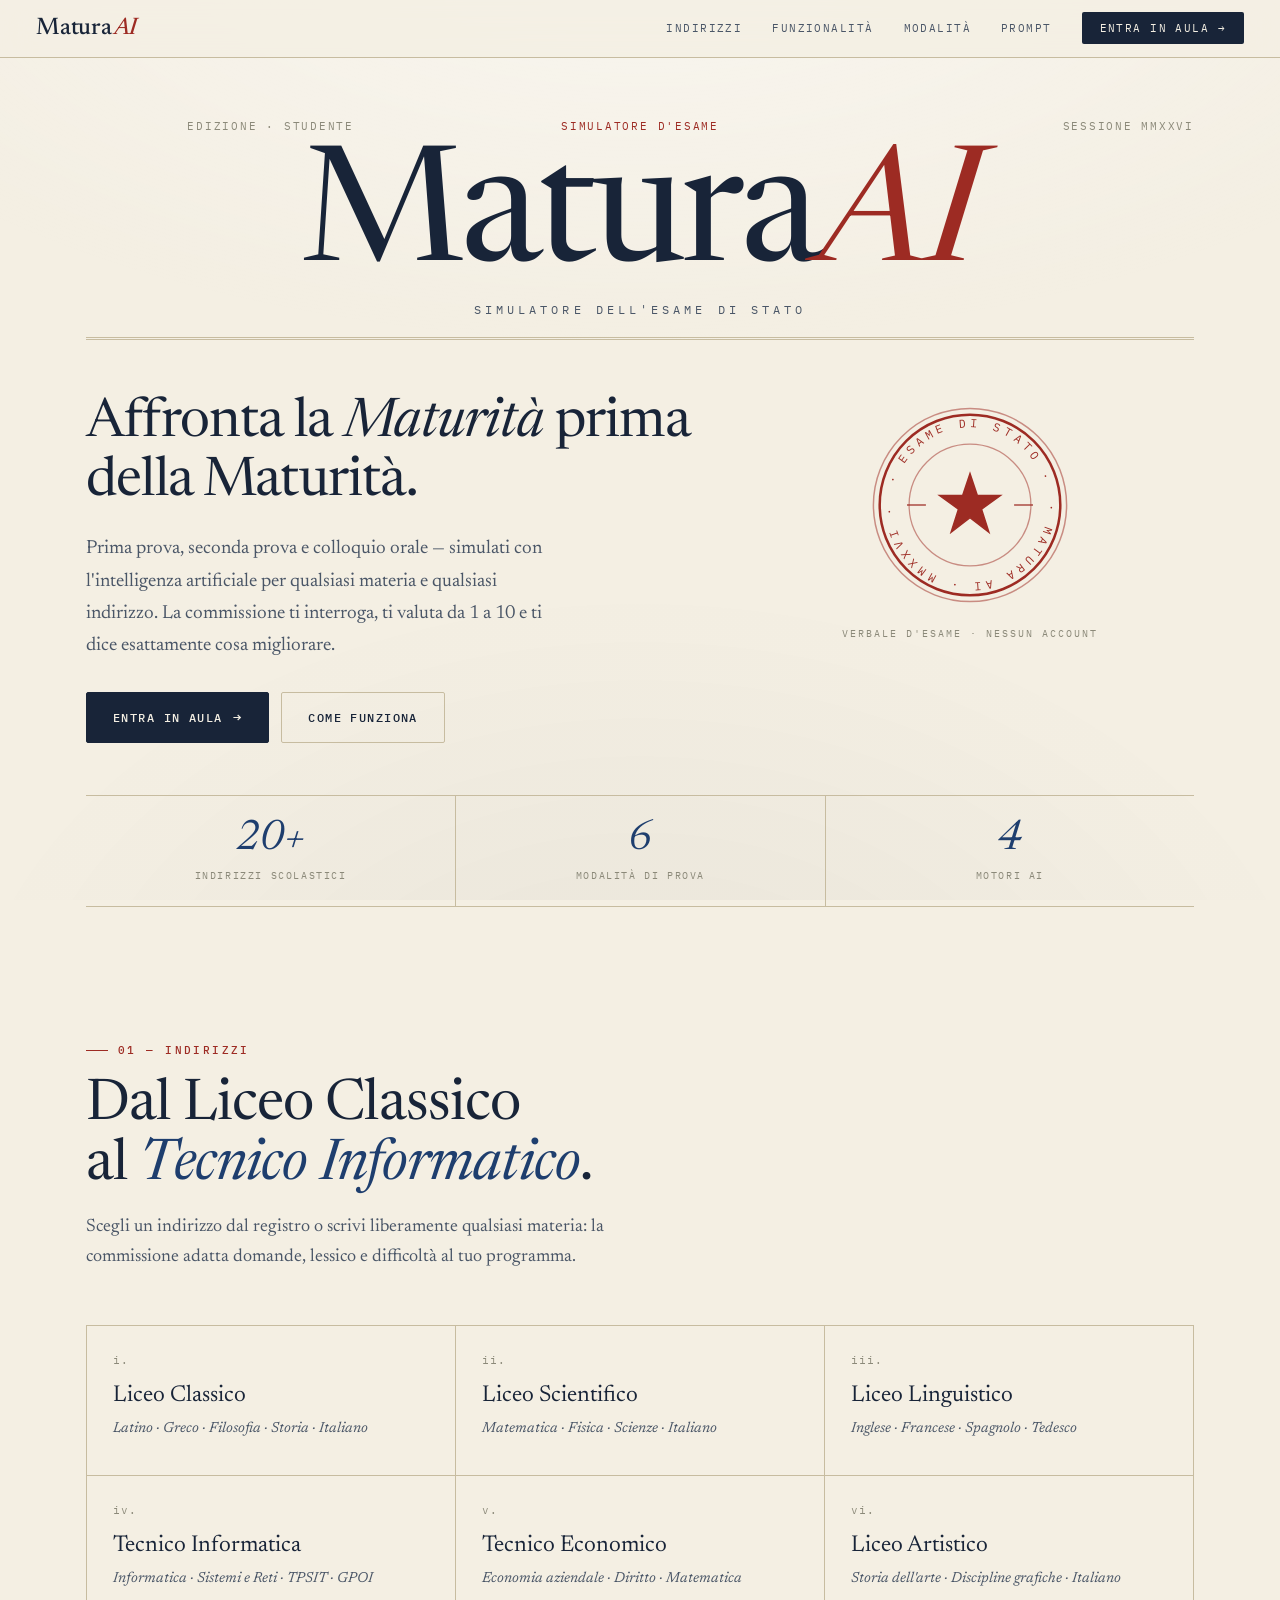
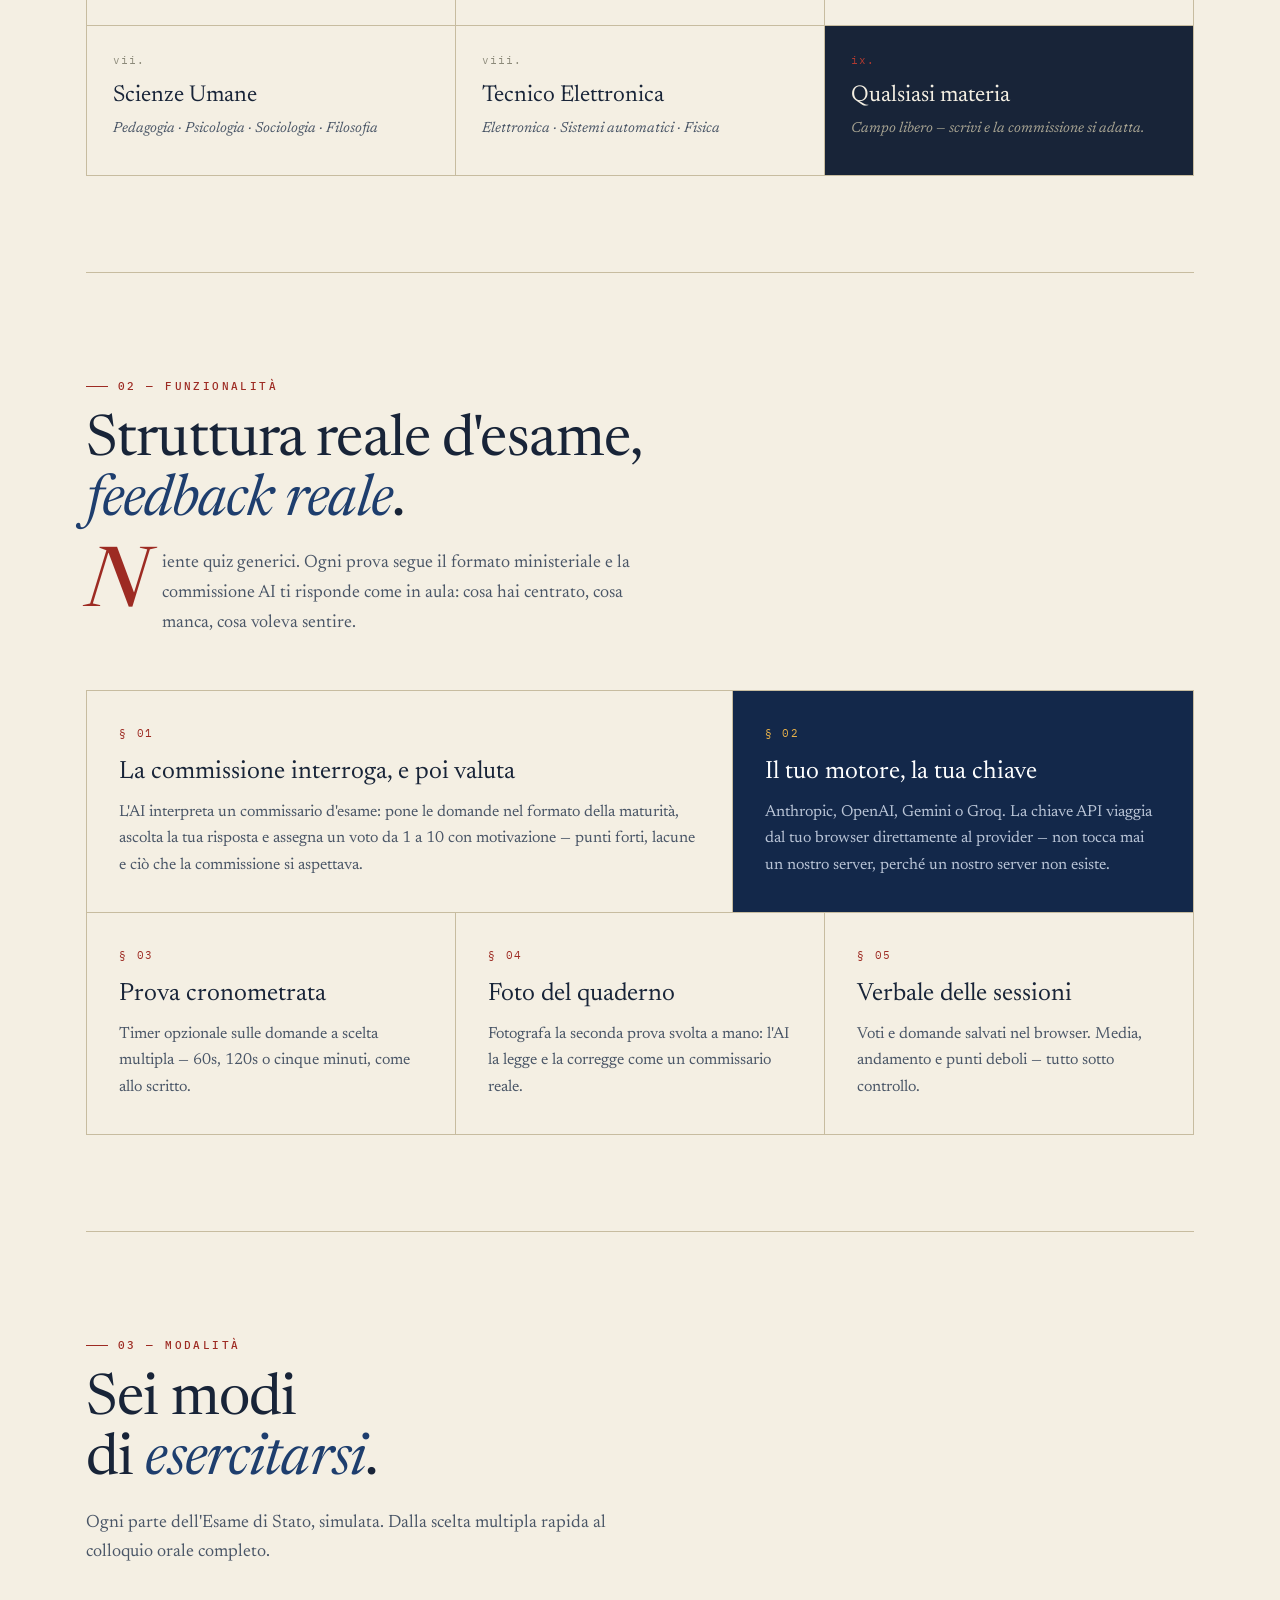
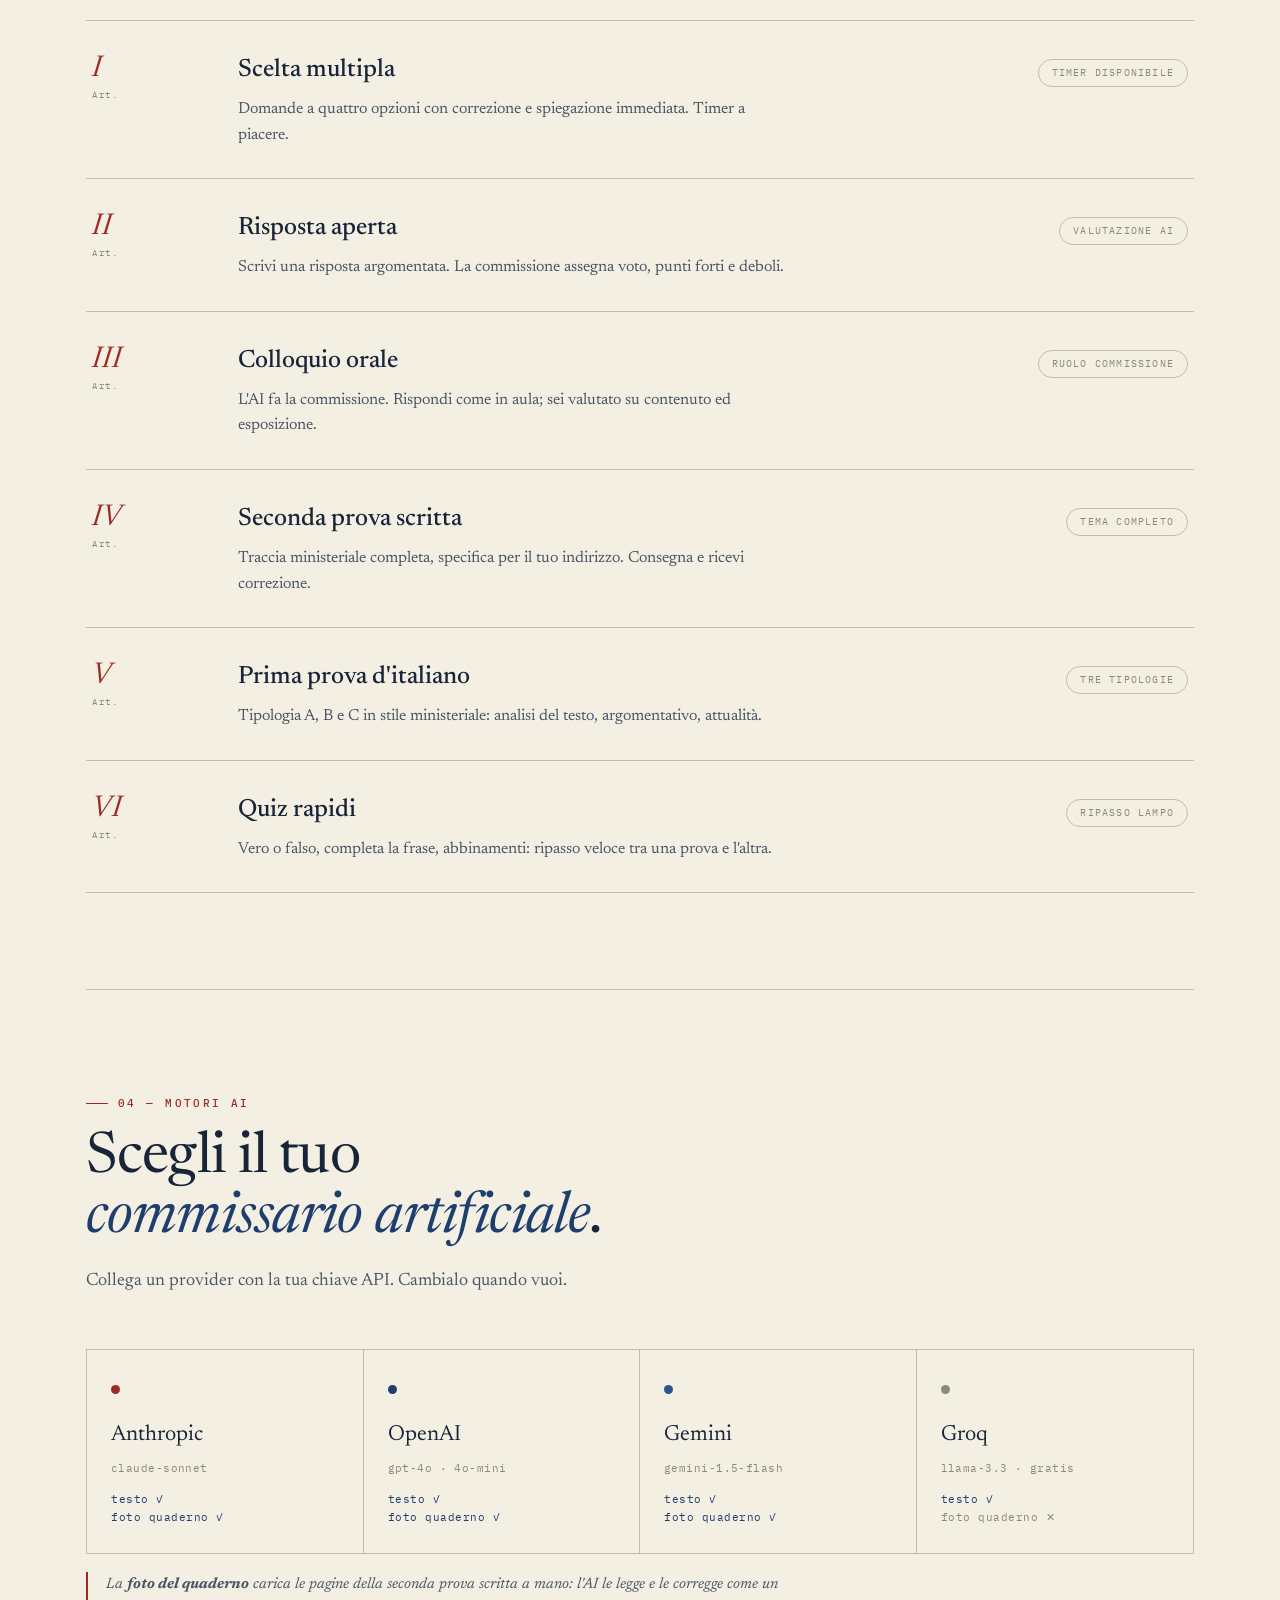
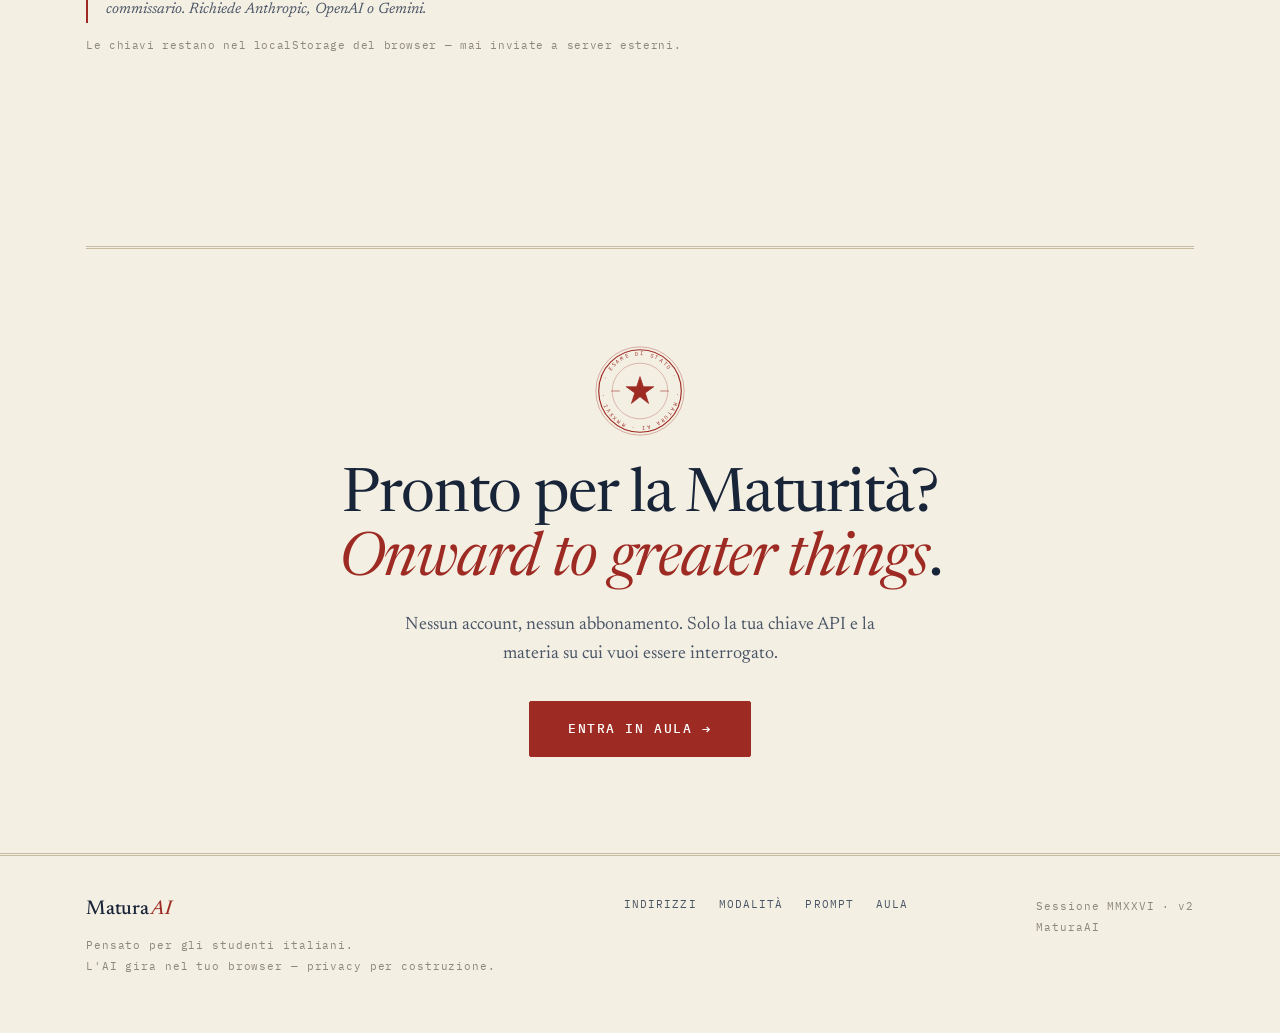
==== commit 2deb5d35: "Rename brand to MaturaAI (keep Ad Maiora visual design) - Wordmarks/masthead/logos: Matura + italic-" ====
--- a/index.html
+++ b/index.html
@@ -3,7 +3,7 @@
 <head>
 <meta charset="UTF-8">
 <meta name="viewport" content="width=device-width, initial-scale=1.0">
-<title>Ad Maiora — Simulatore dell'Esame di Stato</title>
+<title>MaturaAI — Simulatore dell'Esame di Stato</title>
 <link rel="stylesheet" href="assets/system.css">
 <style>
 /* ============ LANDING-SPECIFIC ============ */
@@ -173,7 +173,7 @@
 
 <!-- ============ NAV ============ -->
 <nav class="am-nav">
-  <a href="index.html" class="am-wordmark">Ad <em>Maiora</em></a>
+  <a href="index.html" class="am-wordmark">Matura<em>AI</em></a>
   <ul class="am-navlinks">
     <li><a href="#indirizzi">Indirizzi</a></li>
     <li><a href="#funzioni">Funzionalità</a></li>
@@ -191,10 +191,10 @@
   <div class="masthead">
     <div class="masthead-top">
       <span class="mt-l">Edizione · Studente</span>
-      <span class="mt-c">Ad Maiora Semper</span>
+      <span class="mt-c">Simulatore d'Esame</span>
       <span class="mt-r">Sessione MMXXVI</span>
     </div>
-    <div class="masthead-title">Ad <em>Maiora</em></div>
+    <div class="masthead-title">Matura<em>AI</em></div>
     <div class="masthead-sub">Simulatore dell'Esame di Stato</div>
   </div>
 
@@ -376,7 +376,7 @@
     <hr class="am-rule-double" style="margin-bottom:64px;">
     <div class="colophon-cta">
       <div class="cc-seal" id="sealCta"></div>
-      <h2>Ad maiora semper —<br><em>onward to greater things</em>.</h2>
+      <h2>Pronto per la Maturità?<br><em>Onward to greater things</em>.</h2>
       <p>Nessun account, nessun abbonamento. Solo la tua chiave API e la materia su cui vuoi essere interrogato.</p>
       <a href="exam.html" class="am-btn am-btn-seal" style="font-size:13px;padding:16px 38px;"><span>Entra in aula</span><span class="arr">→</span></a>
     </div>
@@ -387,7 +387,7 @@
 <footer class="am-foot">
   <div class="am-wrap">
     <div>
-      <a href="index.html" class="am-wordmark" style="font-size:20px;">Ad <em>Maiora</em></a>
+      <a href="index.html" class="am-wordmark" style="font-size:20px;">Matura<em>AI</em></a>
       <small style="display:block;margin-top:10px;">Pensato per gli studenti italiani.<br>L'AI gira nel tuo browser — privacy per costruzione.</small>
     </div>
     <div class="foot-links">
@@ -396,7 +396,7 @@
       <a href="prompts.html">Prompt</a>
       <a href="exam.html">Aula</a>
     </div>
-    <small>Sessione MMXXVI · v2<br>Ad Maiora Semper</small>
+    <small>Sessione MMXXVI · v2<br>MaturaAI</small>
   </div>
 </footer>
 
@@ -416,7 +416,7 @@
     <textPath href="#circTop" startOffset="50%" text-anchor="middle">· ESAME DI STATO ·</textPath>
   </text>
   <text font-family="'IBM Plex Mono',monospace" font-size="11" letter-spacing="4" fill="currentColor">
-    <textPath href="#circBot" startOffset="50%" text-anchor="middle">· AD MAIORA SEMPER ·</textPath>
+    <textPath href="#circBot" startOffset="50%" text-anchor="middle">· MATURA AI · MMXXVI ·</textPath>
   </text>
   <!-- central star -->
   <g transform="translate(100,100)" stroke="currentColor" stroke-width="1.4" fill="none">
